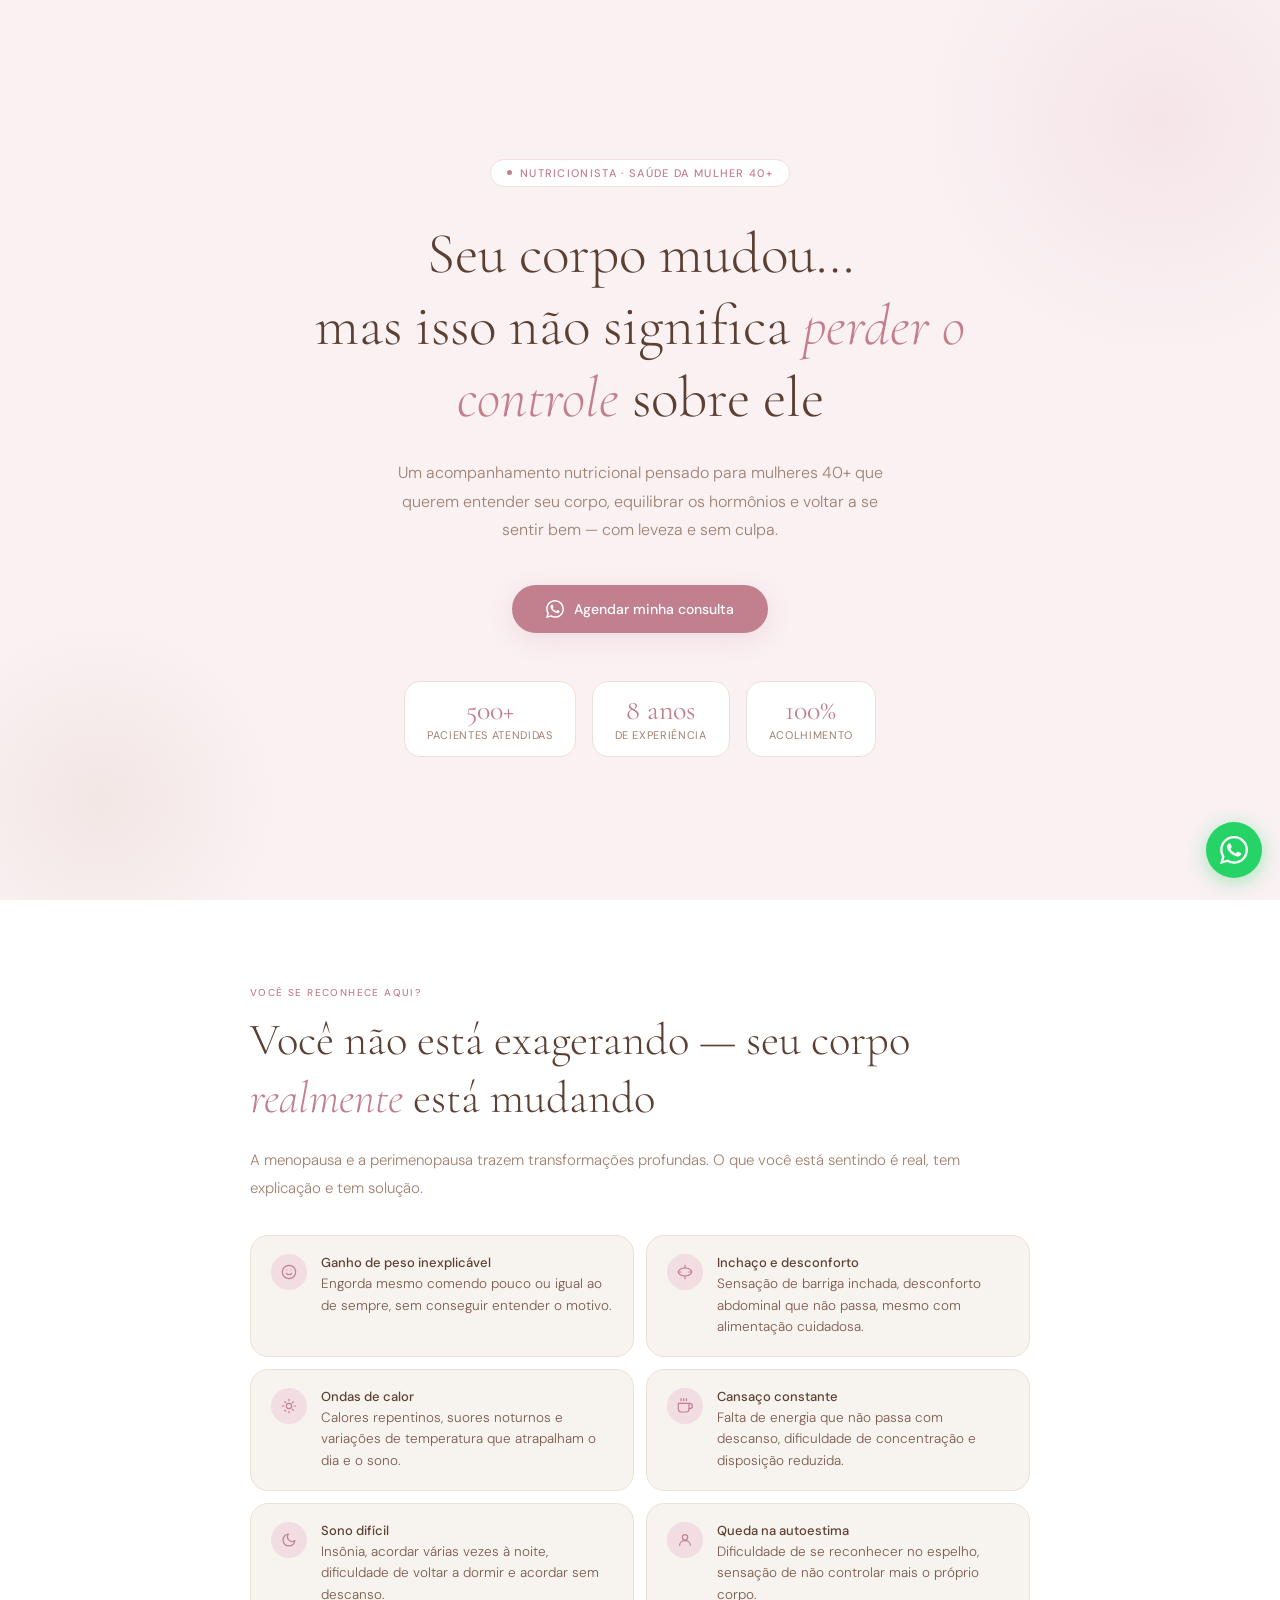
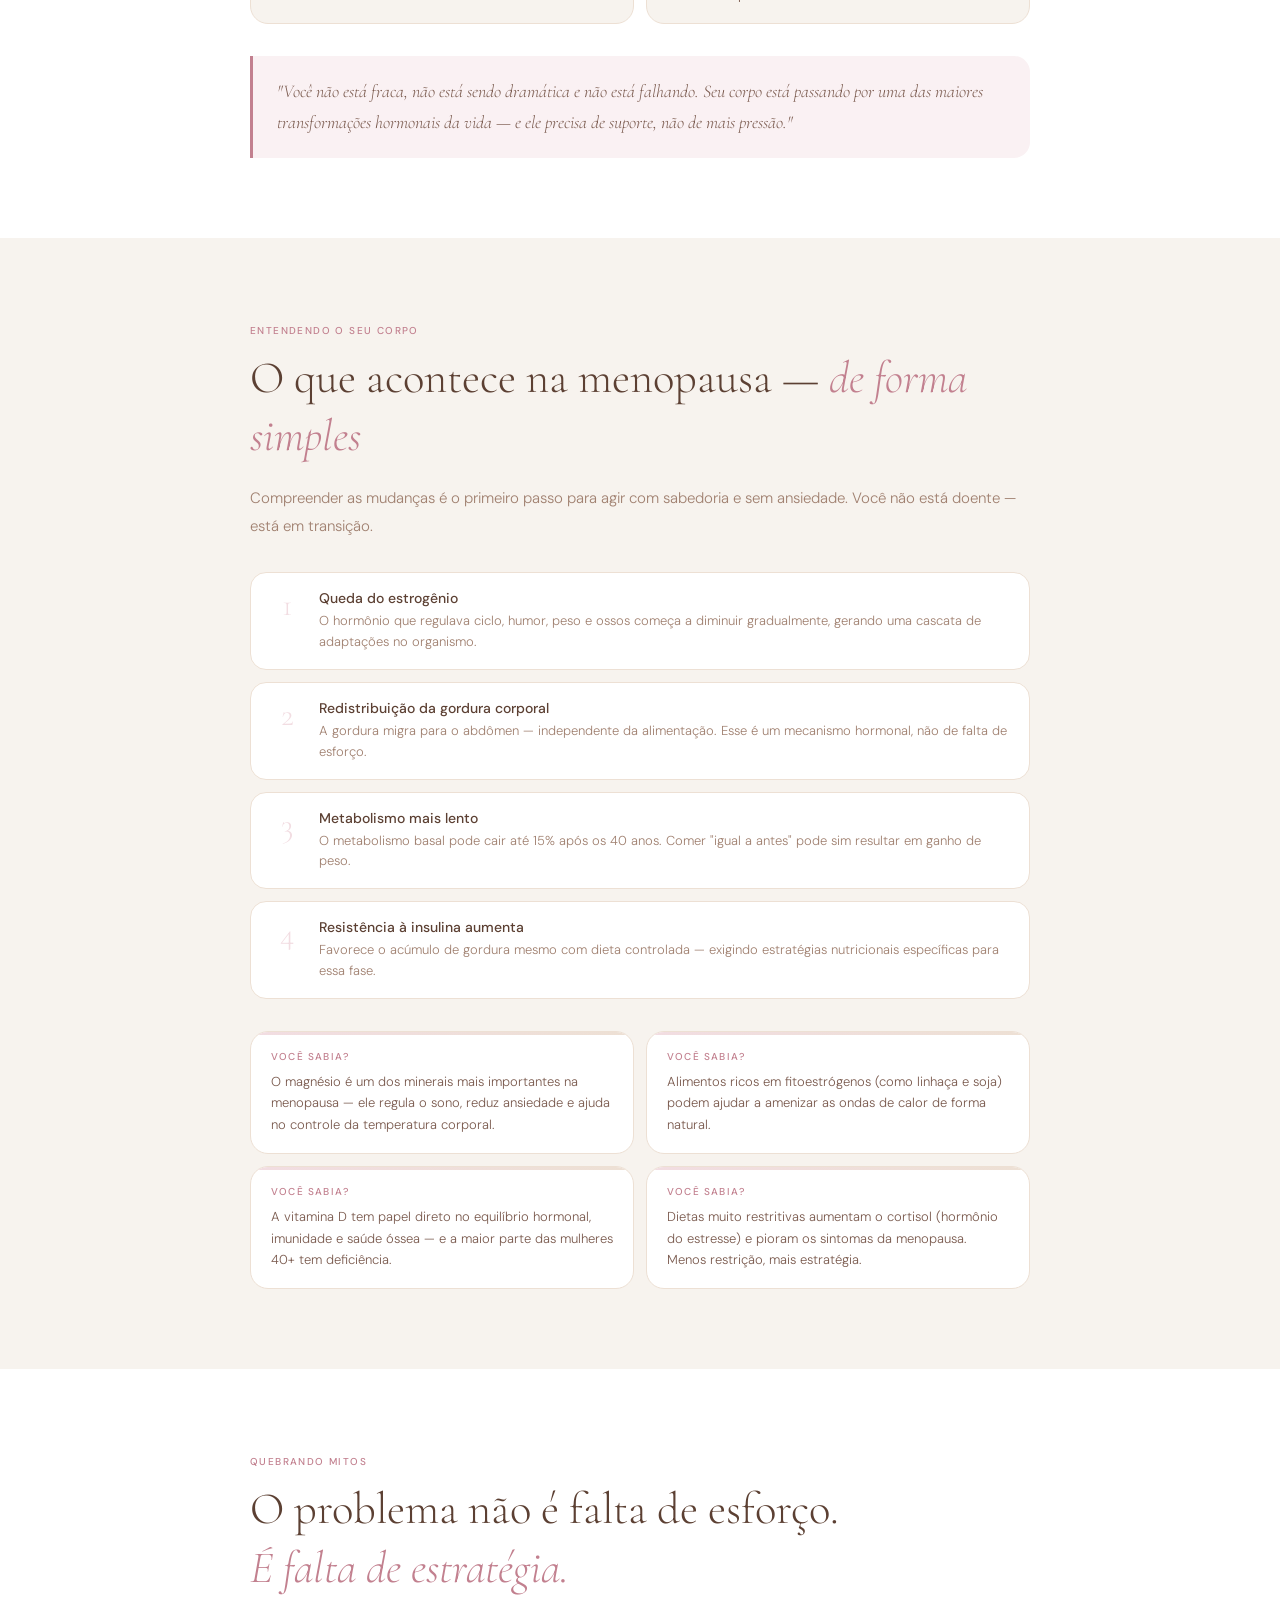
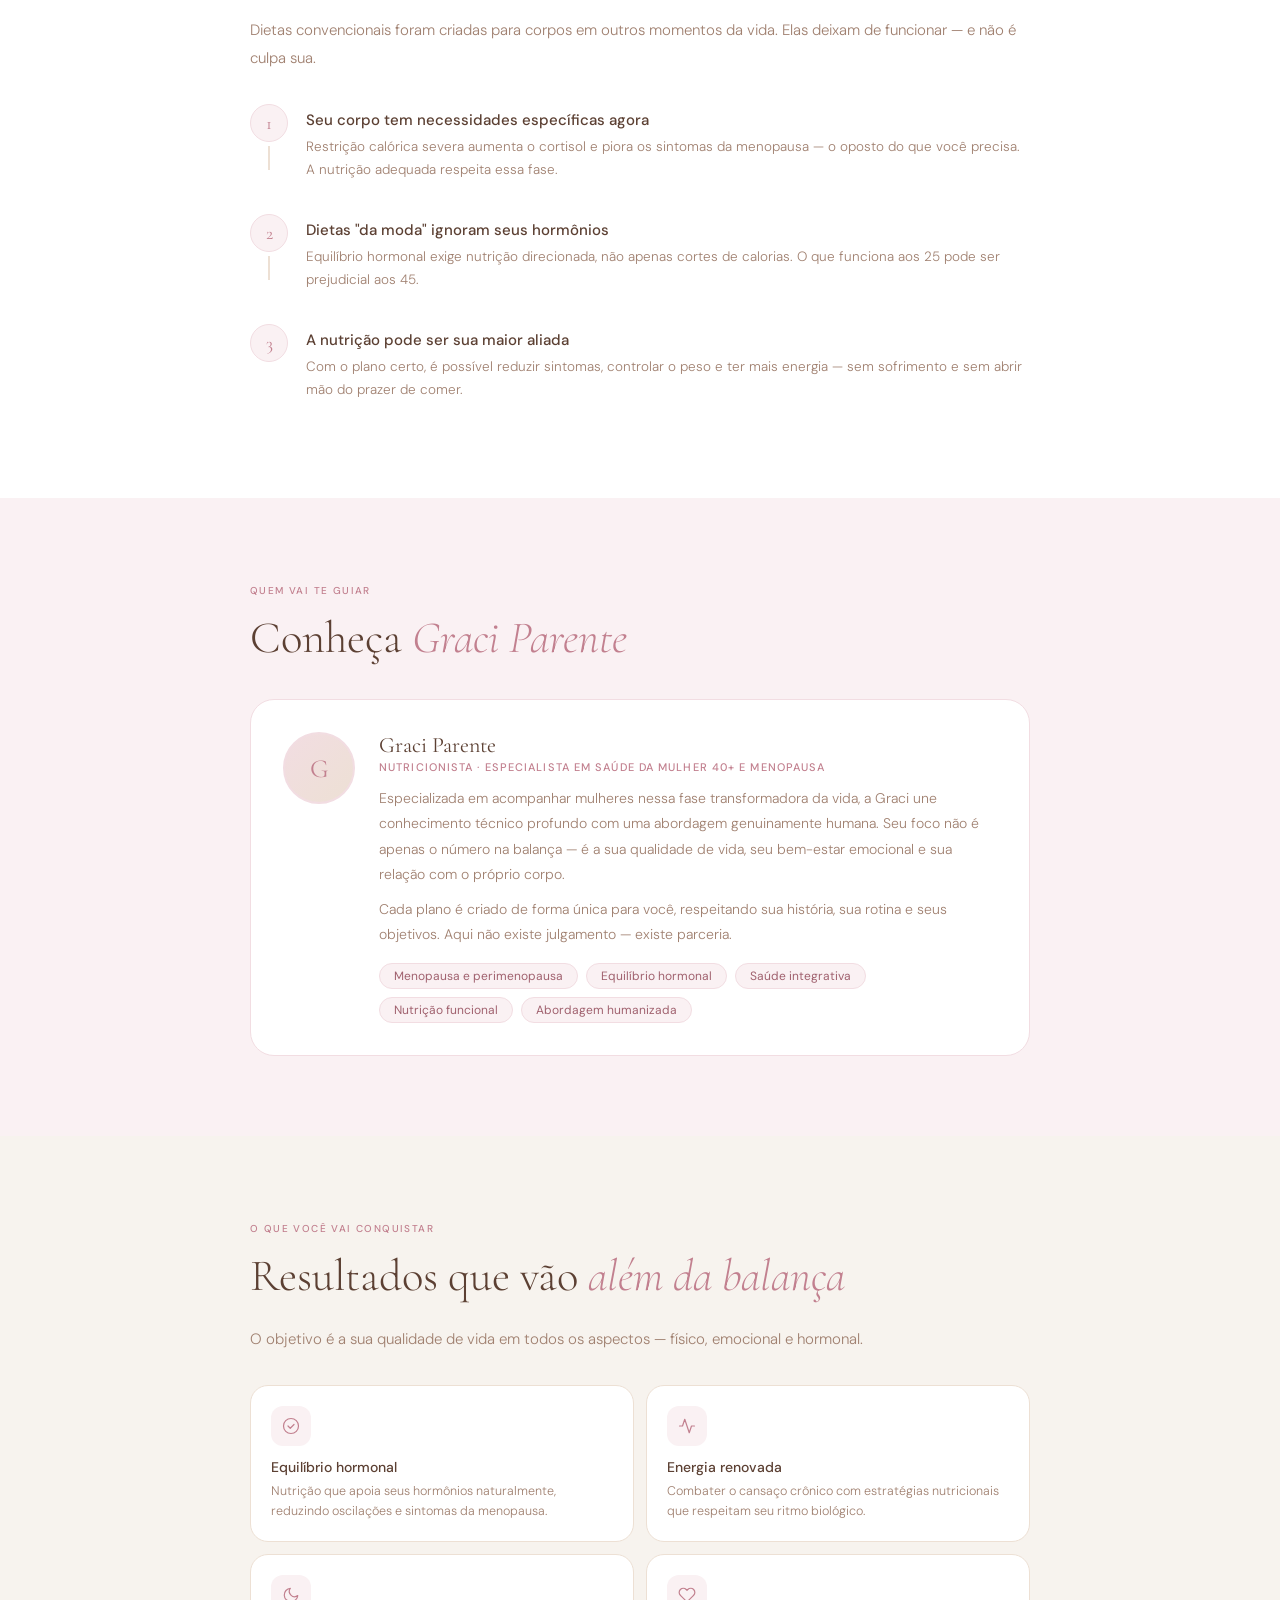
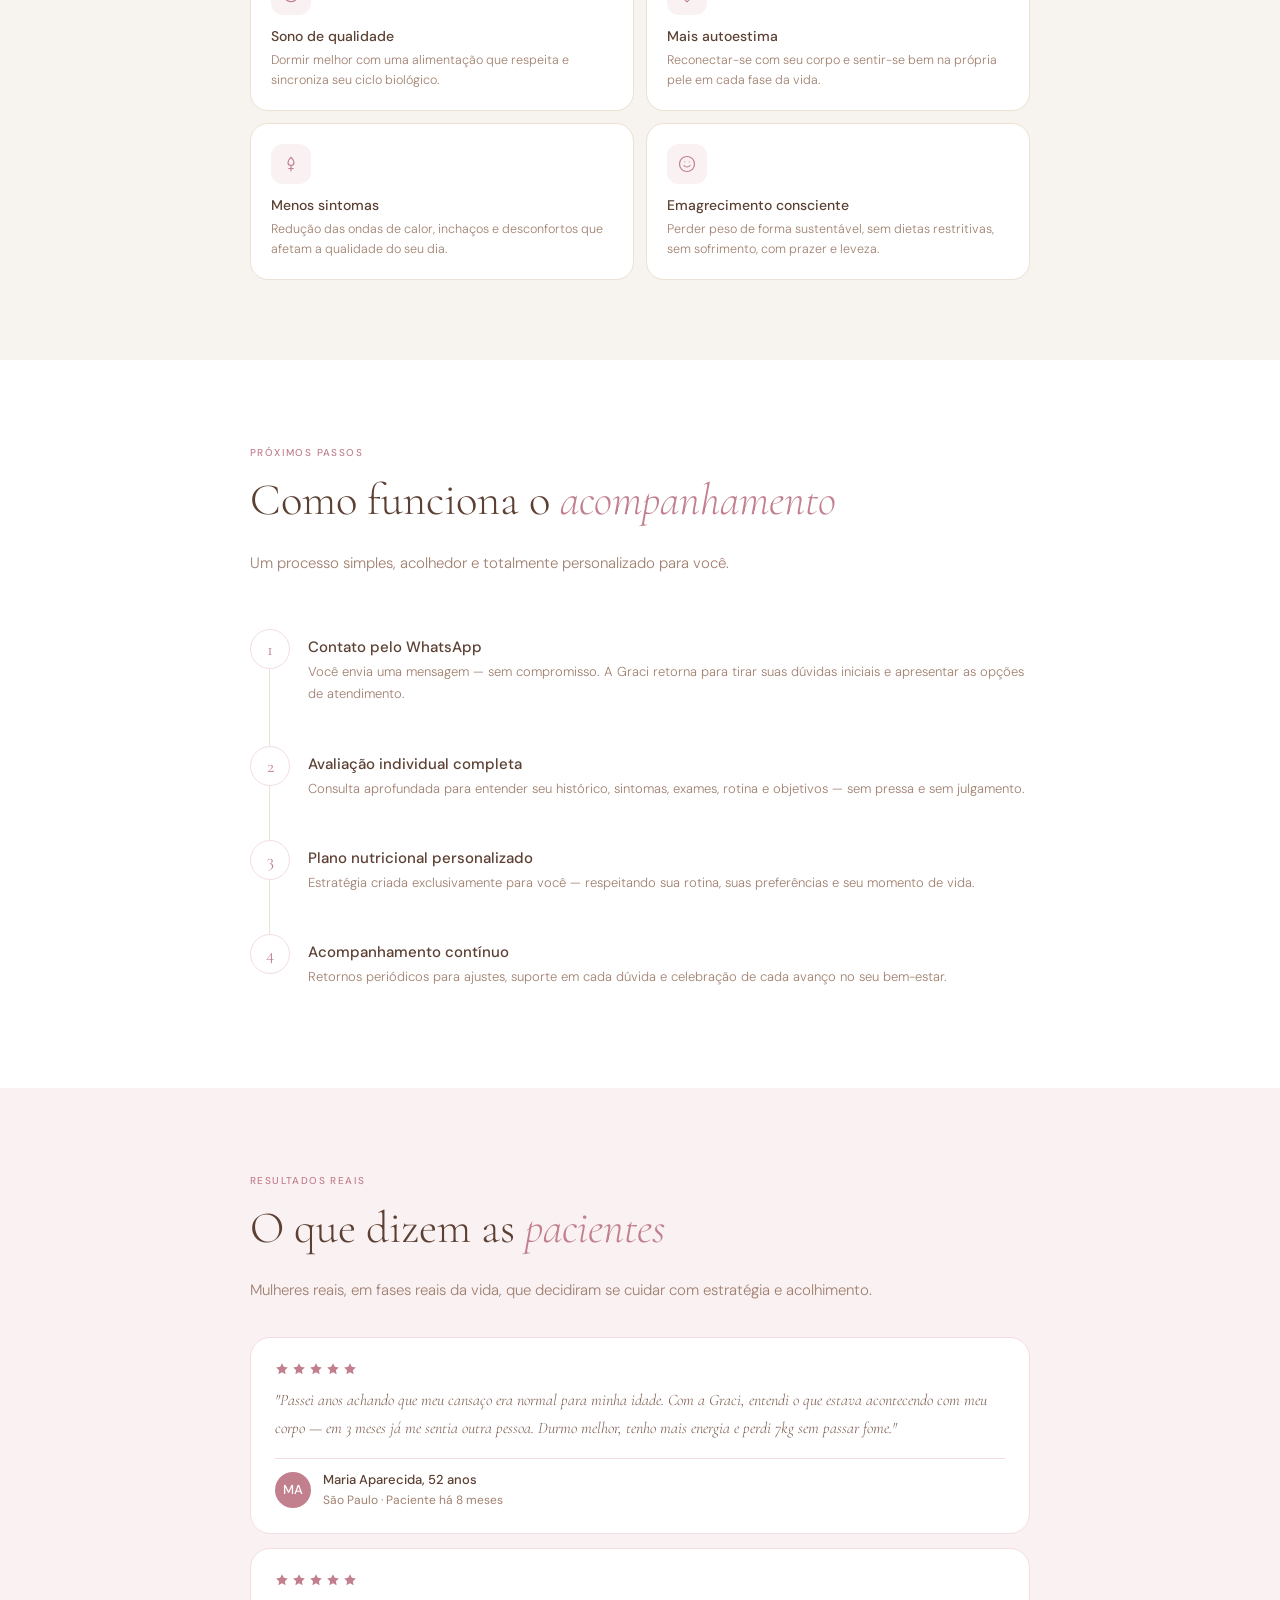
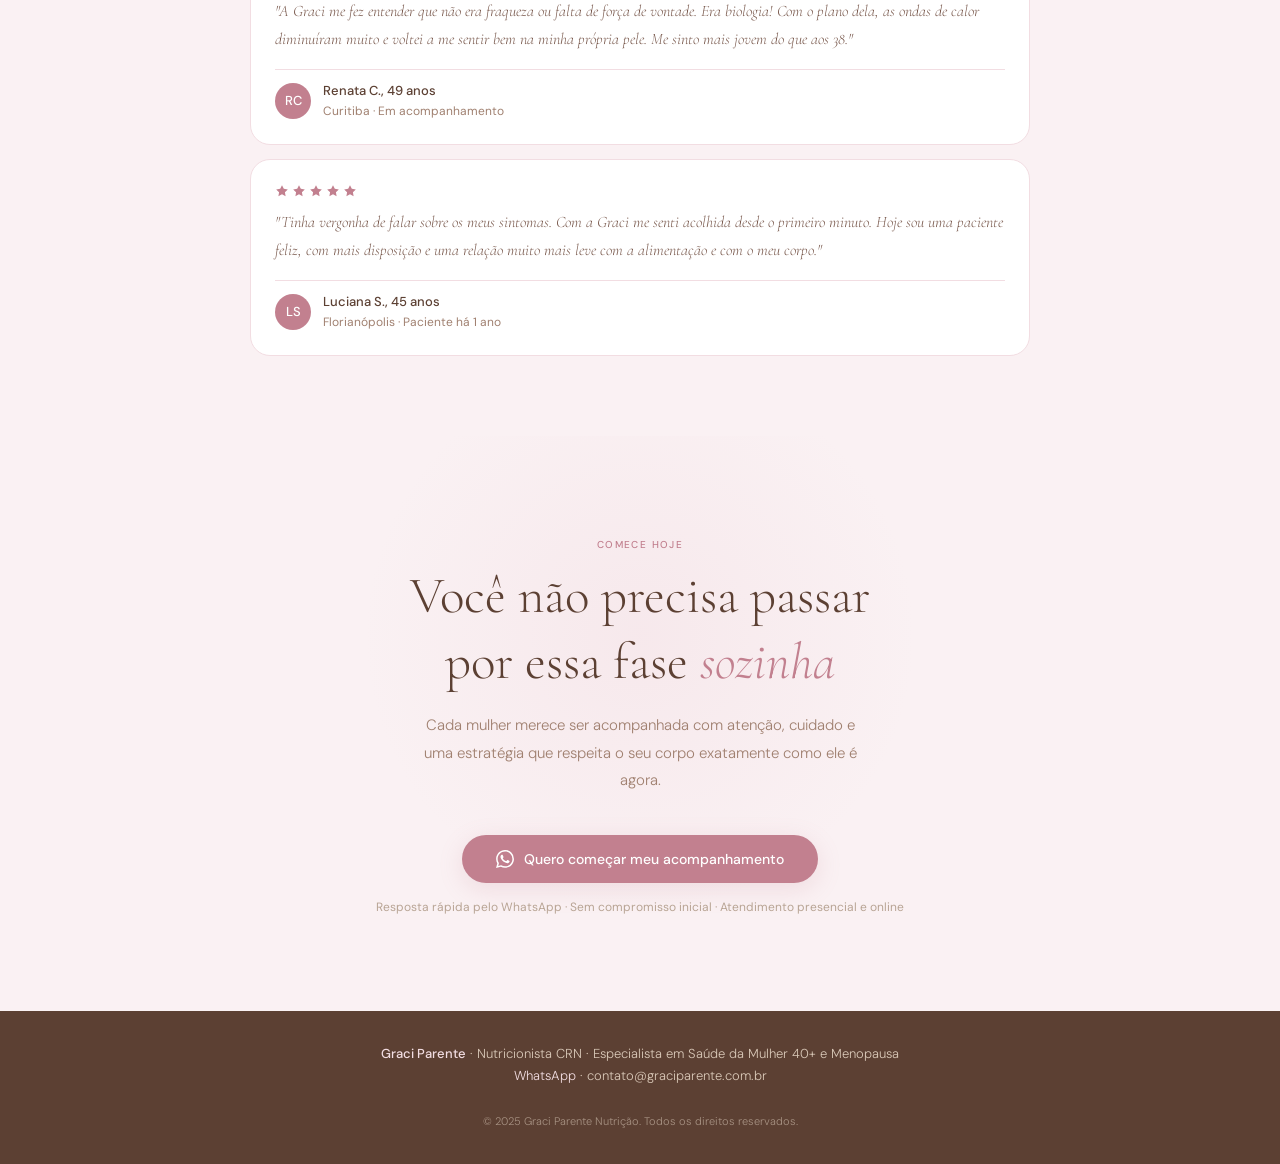
==== index.html @ 8ccf50a1 "Rename Site Graci Parente-E.html to index.html" ====
<!DOCTYPE html>
<html lang="pt-BR">
<head>
<meta charset="UTF-8">
<meta name="viewport" content="width=device-width, initial-scale=1.0">
<title>Graci Parente · Nutricionista Especialista em Mulheres 40+</title>
<link rel="preconnect" href="https://fonts.googleapis.com">
<link rel="preconnect" href="https://fonts.gstatic.com" crossorigin>
<link href="https://fonts.googleapis.com/css2?family=Cormorant+Garamond:ital,wght@0,300;0,400;0,500;0,600;1,300;1,400&family=DM+Sans:wght@300;400;500&display=swap" rel="stylesheet">
<style>
  *, *::before, *::after { box-sizing: border-box; margin: 0; padding: 0; }

  :root {
    --rose:       #C2808F;
    --rose-deep:  #A0616E;
    --rose-light: #F2DDE2;
    --rose-mist:  #FAF1F3;
    --nude:       #EDE0D4;
    --nude-warm:  #D9C8B8;
    --nude-dark:  #B8A494;
    --beige:      #F7F3EE;
    --cream:      #FDFAF7;
    --brown:      #5C4033;
    --brown-mid:  #7A5A4E;
    --brown-soft: #A08070;
    --white:      #FFFFFF;
    --ff-serif:   'Cormorant Garamond', Georgia, serif;
    --ff-sans:    'DM Sans', system-ui, sans-serif;
  }

  html { scroll-behavior: smooth; }

  body {
    font-family: var(--ff-sans);
    background: var(--cream);
    color: var(--brown);
    overflow-x: hidden;
  }

  /* ───── SCROLL REVEAL ───── */
  .reveal {
    opacity: 0;
    transform: translateY(28px);
    transition: opacity 0.7s ease, transform 0.7s ease;
  }
  .reveal.visible {
    opacity: 1;
    transform: none;
  }

  /* ───── HERO ───── */
  .hero {
    min-height: 100svh;
    background: var(--rose-mist);
    display: grid;
    grid-template-columns: 1fr;
    align-items: center;
    position: relative;
    overflow: hidden;
    padding: 5rem 1.5rem 4rem;
  }

  .hero::before {
    content: '';
    position: absolute;
    top: -120px; right: -120px;
    width: 480px; height: 480px;
    border-radius: 50%;
    background: radial-gradient(circle, #e8c4cd44 0%, transparent 70%);
    pointer-events: none;
  }
  .hero::after {
    content: '';
    position: absolute;
    bottom: -80px; left: -80px;
    width: 360px; height: 360px;
    border-radius: 50%;
    background: radial-gradient(circle, #d9c8b840 0%, transparent 70%);
    pointer-events: none;
  }

  .hero-inner {
    max-width: 680px;
    margin: 0 auto;
    text-align: center;
    position: relative;
    z-index: 1;
  }

  .hero-eyebrow {
    display: inline-flex;
    align-items: center;
    gap: 8px;
    background: var(--white);
    border: 1px solid var(--rose-light);
    border-radius: 100px;
    padding: 6px 16px;
    font-family: var(--ff-sans);
    font-size: 11px;
    font-weight: 500;
    letter-spacing: 0.12em;
    text-transform: uppercase;
    color: var(--rose);
    margin-bottom: 2rem;
  }
  .hero-eyebrow span.dot {
    width: 5px; height: 5px;
    background: var(--rose);
    border-radius: 50%;
    display: inline-block;
  }

  .hero h1 {
    font-family: var(--ff-serif);
    font-size: clamp(2.2rem, 6vw, 3.6rem);
    font-weight: 300;
    line-height: 1.25;
    color: var(--brown);
    margin-bottom: 1.5rem;
  }
  .hero h1 em {
    font-style: italic;
    color: var(--rose);
  }

  .hero-sub {
    font-size: 16px;
    font-weight: 300;
    line-height: 1.8;
    color: var(--brown-soft);
    max-width: 500px;
    margin: 0 auto 2.5rem;
  }

  .btn {
    display: inline-flex;
    align-items: center;
    gap: 10px;
    padding: 15px 34px;
    border-radius: 100px;
    font-family: var(--ff-sans);
    font-size: 14px;
    font-weight: 500;
    text-decoration: none;
    cursor: pointer;
    border: none;
    transition: all 0.25s ease;
  }
  .btn-rose {
    background: var(--rose);
    color: var(--white);
    box-shadow: 0 6px 24px #c2808f30;
  }
  .btn-rose:hover {
    background: var(--rose-deep);
    box-shadow: 0 8px 32px #c2808f45;
    transform: translateY(-2px);
  }
  .btn-outline {
    background: transparent;
    color: var(--rose);
    border: 1.5px solid var(--rose-light);
  }
  .btn-outline:hover {
    background: var(--rose-light);
    transform: translateY(-2px);
  }

  .hero-stats {
    display: flex;
    justify-content: center;
    gap: 1rem;
    margin-top: 3rem;
    flex-wrap: wrap;
  }
  .stat-pill {
    background: var(--white);
    border: 1px solid var(--nude);
    border-radius: 16px;
    padding: 14px 22px;
    text-align: center;
    min-width: 120px;
  }
  .stat-pill strong {
    display: block;
    font-family: var(--ff-serif);
    font-size: 28px;
    font-weight: 400;
    color: var(--rose);
    line-height: 1;
  }
  .stat-pill span {
    font-size: 11px;
    color: var(--brown-soft);
    text-transform: uppercase;
    letter-spacing: 0.06em;
    margin-top: 4px;
    display: block;
  }

  /* ───── SECTION BASE ───── */
  section { padding: 5rem 1.5rem; }

  .section-inner { max-width: 780px; margin: 0 auto; }

  .label {
    display: inline-block;
    font-size: 10px;
    font-weight: 500;
    text-transform: uppercase;
    letter-spacing: 0.14em;
    color: var(--rose);
    margin-bottom: 0.75rem;
  }

  h2 {
    font-family: var(--ff-serif);
    font-size: clamp(1.8rem, 4vw, 2.8rem);
    font-weight: 300;
    line-height: 1.3;
    color: var(--brown);
    margin-bottom: 1.25rem;
  }
  h2 em { font-style: italic; color: var(--rose); }

  .lead {
    font-size: 15px;
    font-weight: 300;
    line-height: 1.85;
    color: var(--brown-soft);
    margin-bottom: 2rem;
  }

  /* ───── DOR / IDENTIFICAÇÃO ───── */
  .pain-section { background: var(--white); }

  .pain-grid {
    display: grid;
    grid-template-columns: 1fr 1fr;
    gap: 12px;
    margin-top: 2rem;
  }

  .pain-card {
    background: var(--beige);
    border: 1px solid var(--nude);
    border-radius: 18px;
    padding: 18px 20px;
    display: flex;
    align-items: flex-start;
    gap: 14px;
    transition: border-color 0.2s, transform 0.2s;
  }
  .pain-card:hover {
    border-color: var(--rose-light);
    transform: translateY(-2px);
  }
  .pain-card.full { grid-column: 1 / -1; }

  .pain-icon {
    flex-shrink: 0;
    width: 36px; height: 36px;
    border-radius: 50%;
    background: var(--rose-light);
    display: flex; align-items: center; justify-content: center;
  }
  .pain-icon svg {
    width: 16px; height: 16px;
    stroke: var(--rose);
    fill: none;
    stroke-width: 1.8;
    stroke-linecap: round;
    stroke-linejoin: round;
  }
  .pain-card p {
    font-size: 13.5px;
    font-weight: 300;
    color: var(--brown-mid);
    line-height: 1.6;
  }
  .pain-card strong { color: var(--brown); font-weight: 500; display: block; margin-bottom: 2px; font-size: 13px; }

  .quote-block {
    margin-top: 2rem;
    background: var(--rose-mist);
    border-left: 3px solid var(--rose);
    border-radius: 0 16px 16px 0;
    padding: 1.25rem 1.5rem;
  }
  .quote-block p {
    font-family: var(--ff-serif);
    font-size: 18px;
    font-weight: 300;
    font-style: italic;
    color: var(--brown-mid);
    line-height: 1.7;
  }

  /* ───── EDUCAÇÃO ───── */
  .edu-section { background: var(--beige); }

  .menopausa-flow {
    display: grid;
    grid-template-columns: 1fr;
    gap: 12px;
    margin: 2rem 0;
  }

  .meno-item {
    display: flex;
    gap: 16px;
    align-items: flex-start;
    background: var(--white);
    border: 1px solid var(--nude);
    border-radius: 16px;
    padding: 16px 20px;
    transition: border-color 0.2s;
  }
  .meno-item:hover { border-color: var(--rose-light); }
  .meno-num {
    flex-shrink: 0;
    font-family: var(--ff-serif);
    font-size: 32px;
    font-weight: 300;
    color: var(--rose-light);
    line-height: 1;
    width: 32px;
    text-align: center;
  }
  .meno-item h4 {
    font-size: 14px;
    font-weight: 500;
    color: var(--brown);
    margin-bottom: 4px;
  }
  .meno-item p {
    font-size: 13px;
    font-weight: 300;
    color: var(--brown-soft);
    line-height: 1.6;
  }

  /* SABIA GRID */
  .sabia-grid {
    display: grid;
    grid-template-columns: 1fr 1fr;
    gap: 12px;
    margin-top: 2rem;
  }
  .sabia-card {
    background: var(--white);
    border: 1px solid var(--nude);
    border-radius: 18px;
    padding: 18px 20px;
    position: relative;
    overflow: hidden;
    transition: border-color 0.2s, transform 0.2s;
  }
  .sabia-card:hover { border-color: var(--rose-light); transform: translateY(-2px); }
  .sabia-card::before {
    content: '';
    position: absolute;
    top: 0; left: 0; right: 0;
    height: 3px;
    background: linear-gradient(90deg, var(--rose-light), var(--nude));
    border-radius: 18px 18px 0 0;
  }
  .sabia-label {
    font-size: 10px;
    font-weight: 500;
    text-transform: uppercase;
    letter-spacing: 0.12em;
    color: var(--rose);
    margin-bottom: 8px;
    display: block;
  }
  .sabia-card p {
    font-size: 13px;
    font-weight: 300;
    color: var(--brown-mid);
    line-height: 1.65;
  }

  /* ───── QUEBRA CRENÇA ───── */
  .belief-section { background: var(--white); }

  .belief-list {
    display: flex;
    flex-direction: column;
    gap: 16px;
    margin-top: 2rem;
  }
  .belief-item {
    display: flex;
    gap: 18px;
    align-items: flex-start;
  }
  .belief-line {
    display: flex;
    flex-direction: column;
    align-items: center;
    gap: 0;
  }
  .belief-circle {
    flex-shrink: 0;
    width: 38px; height: 38px;
    border-radius: 50%;
    background: var(--rose-mist);
    border: 1.5px solid var(--rose-light);
    display: flex; align-items: center; justify-content: center;
    font-family: var(--ff-serif);
    font-size: 18px;
    color: var(--rose);
  }
  .belief-connector {
    width: 1.5px;
    flex: 1;
    min-height: 24px;
    background: var(--nude);
    margin: 4px 0;
  }
  .belief-item:last-child .belief-connector { display: none; }
  .belief-content {
    padding-top: 6px;
    padding-bottom: 16px;
  }
  .belief-content h4 {
    font-size: 15px;
    font-weight: 500;
    color: var(--brown);
    margin-bottom: 6px;
  }
  .belief-content p {
    font-size: 13.5px;
    font-weight: 300;
    color: var(--brown-soft);
    line-height: 1.7;
  }

  /* ───── SOBRE ───── */
  .about-section { background: var(--rose-mist); }

  .about-card {
    background: var(--white);
    border: 1px solid var(--rose-light);
    border-radius: 24px;
    padding: 2rem;
    display: flex;
    gap: 1.5rem;
    align-items: flex-start;
    margin-top: 2rem;
  }
  .about-avatar {
    flex-shrink: 0;
    width: 72px; height: 72px;
    border-radius: 50%;
    background: linear-gradient(135deg, var(--rose-light), var(--nude));
    border: 2px solid var(--rose-light);
    display: flex; align-items: center; justify-content: center;
    font-family: var(--ff-serif);
    font-size: 26px;
    font-weight: 400;
    color: var(--rose);
  }
  .about-text h3 {
    font-family: var(--ff-serif);
    font-size: 22px;
    font-weight: 400;
    color: var(--brown);
    margin-bottom: 2px;
  }
  .about-role {
    font-size: 11px;
    font-weight: 500;
    text-transform: uppercase;
    letter-spacing: 0.1em;
    color: var(--rose);
    display: block;
    margin-bottom: 12px;
  }
  .about-text p {
    font-size: 14px;
    font-weight: 300;
    color: var(--brown-soft);
    line-height: 1.8;
  }

  .about-tags {
    display: flex;
    flex-wrap: wrap;
    gap: 8px;
    margin-top: 1rem;
  }
  .tag {
    background: var(--rose-mist);
    border: 1px solid var(--rose-light);
    border-radius: 100px;
    padding: 4px 14px;
    font-size: 12px;
    color: var(--rose-deep);
    font-weight: 400;
  }

  /* ───── BENEFÍCIOS ───── */
  .benefits-section { background: var(--beige); }

  .benefits-grid {
    display: grid;
    grid-template-columns: 1fr 1fr;
    gap: 12px;
    margin-top: 2rem;
  }
  .benefit-card {
    background: var(--white);
    border: 1px solid var(--nude);
    border-radius: 18px;
    padding: 20px;
    transition: border-color 0.2s, transform 0.2s;
  }
  .benefit-card:hover { border-color: var(--rose-light); transform: translateY(-2px); }
  .ben-icon {
    width: 40px; height: 40px;
    background: var(--rose-mist);
    border-radius: 12px;
    display: flex; align-items: center; justify-content: center;
    margin-bottom: 12px;
  }
  .ben-icon svg {
    width: 18px; height: 18px;
    stroke: var(--rose);
    fill: none;
    stroke-width: 1.6;
    stroke-linecap: round;
    stroke-linejoin: round;
  }
  .benefit-card h4 {
    font-size: 14px;
    font-weight: 500;
    color: var(--brown);
    margin-bottom: 5px;
  }
  .benefit-card p {
    font-size: 12.5px;
    font-weight: 300;
    color: var(--brown-soft);
    line-height: 1.6;
  }

  /* ───── PROCESSO ───── */
  .process-section { background: var(--white); }

  .steps {
    display: flex;
    flex-direction: column;
    gap: 0;
    margin-top: 2rem;
    position: relative;
  }
  .steps::before {
    content: '';
    position: absolute;
    left: 19px;
    top: 40px;
    bottom: 40px;
    width: 1px;
    background: var(--nude);
  }

  .step {
    display: flex;
    gap: 18px;
    align-items: flex-start;
    padding: 20px 0;
    position: relative;
    z-index: 1;
  }
  .step-num {
    flex-shrink: 0;
    width: 40px; height: 40px;
    border-radius: 50%;
    background: var(--white);
    border: 1.5px solid var(--rose-light);
    display: flex; align-items: center; justify-content: center;
    font-family: var(--ff-serif);
    font-size: 18px;
    color: var(--rose);
  }
  .step-content h4 {
    font-size: 15px;
    font-weight: 500;
    color: var(--brown);
    margin-bottom: 4px;
    padding-top: 8px;
  }
  .step-content p {
    font-size: 13px;
    font-weight: 300;
    color: var(--brown-soft);
    line-height: 1.7;
  }

  /* ───── DEPOIMENTOS ───── */
  .testi-section { background: var(--rose-mist); }

  .testi-grid {
    display: flex;
    flex-direction: column;
    gap: 14px;
    margin-top: 2rem;
  }
  .testi-card {
    background: var(--white);
    border: 1px solid var(--rose-light);
    border-radius: 20px;
    padding: 1.5rem;
    transition: transform 0.2s;
  }
  .testi-card:hover { transform: translateY(-2px); }
  .stars {
    display: flex;
    gap: 3px;
    margin-bottom: 10px;
  }
  .star {
    width: 14px; height: 14px;
    fill: var(--rose);
  }
  .testi-card blockquote {
    font-family: var(--ff-serif);
    font-size: 16px;
    font-weight: 300;
    font-style: italic;
    color: var(--brown-mid);
    line-height: 1.75;
    margin-bottom: 1rem;
  }
  .testi-author {
    display: flex;
    align-items: center;
    gap: 12px;
    border-top: 1px solid var(--rose-light);
    padding-top: 12px;
  }
  .testi-avatar {
    width: 36px; height: 36px;
    border-radius: 50%;
    background: var(--rose);
    color: var(--white);
    display: flex; align-items: center; justify-content: center;
    font-size: 13px;
    font-weight: 500;
    flex-shrink: 0;
  }
  .testi-author strong {
    font-size: 13px;
    font-weight: 500;
    color: var(--brown);
    display: block;
  }
  .testi-author span { font-size: 12px; color: var(--brown-soft); }

  /* ───── CTA FINAL ───── */
  .cta-section {
    background: var(--rose-mist);
    text-align: center;
    padding: 6rem 1.5rem;
    position: relative;
    overflow: hidden;
  }
  .cta-section::before {
    content: '';
    position: absolute;
    top: -100px; left: 50%;
    transform: translateX(-50%);
    width: 600px; height: 600px;
    border-radius: 50%;
    background: radial-gradient(circle, #e8c4cd30 0%, transparent 65%);
    pointer-events: none;
  }

  .cta-section .section-inner { position: relative; z-index: 1; }

  .cta-section h2 {
    font-size: clamp(2rem, 5vw, 3.2rem);
    margin-bottom: 1rem;
  }

  .cta-section .lead { max-width: 440px; margin: 0 auto 2.5rem; }

  .cta-btns {
    display: flex;
    flex-direction: column;
    align-items: center;
    gap: 12px;
  }

  .cta-note {
    font-size: 12px;
    color: var(--nude-dark);
    margin-top: 1rem;
  }

  /* ───── WHATSAPP FLOAT ───── */
  .wha-float {
    position: fixed;
    bottom: 22px;
    right: 18px;
    z-index: 9999;
    width: 56px; height: 56px;
    background: #25D366;
    border-radius: 50%;
    display: flex; align-items: center; justify-content: center;
    box-shadow: 0 4px 20px rgba(37,211,102,0.4);
    cursor: pointer;
    text-decoration: none;
    transition: transform 0.2s, box-shadow 0.2s;
    animation: pulse-wha 2.5s ease-in-out infinite;
  }
  .wha-float:hover {
    transform: scale(1.08);
    box-shadow: 0 6px 28px rgba(37,211,102,0.55);
    animation: none;
  }
  .wha-float svg { width: 28px; height: 28px; fill: #fff; }

  @keyframes pulse-wha {
    0%, 100% { box-shadow: 0 4px 20px rgba(37,211,102,0.4); }
    50%       { box-shadow: 0 4px 32px rgba(37,211,102,0.65); }
  }

  /* ───── FOOTER ───── */
  footer {
    background: var(--brown);
    color: var(--nude-warm);
    text-align: center;
    padding: 2rem 1.5rem;
    font-size: 13px;
    font-weight: 300;
    line-height: 1.7;
  }
  footer strong { color: var(--rose-light); font-weight: 500; }
  footer a { color: var(--rose-light); text-decoration: none; }

  /* ───── RESPONSIVE ───── */
  @media (max-width: 540px) {
    .pain-grid,
    .sabia-grid,
    .benefits-grid { grid-template-columns: 1fr; }
    .pain-card.full { grid-column: 1; }
    .about-card { flex-direction: column; align-items: center; text-align: center; }
    .about-tags { justify-content: center; }
    .hero-stats { gap: 0.6rem; }
    .stat-pill { min-width: 100px; }
  }

  /* ───── ANIMATIONS ───── */
  @keyframes fade-up {
    from { opacity: 0; transform: translateY(32px); }
    to   { opacity: 1; transform: none; }
  }
  .hero-inner > * {
    animation: fade-up 0.7s ease both;
  }
  .hero-inner > *:nth-child(1) { animation-delay: 0.1s; }
  .hero-inner > *:nth-child(2) { animation-delay: 0.22s; }
  .hero-inner > *:nth-child(3) { animation-delay: 0.34s; }
  .hero-inner > *:nth-child(4) { animation-delay: 0.46s; }
  .hero-inner > *:nth-child(5) { animation-delay: 0.58s; }
</style>
</head>
<body>

<!-- ═══════════════ HERO ═══════════════ -->
<section class="hero">
  <div class="hero-inner">
    <div class="hero-eyebrow">
      <span class="dot"></span>
      Nutricionista · Saúde da Mulher 40+
    </div>
    <h1>Seu corpo mudou…<br>mas isso não significa <em>perder o controle</em> sobre ele</h1>
    <p class="hero-sub">
      Um acompanhamento nutricional pensado para mulheres 40+ que querem entender seu corpo, equilibrar os hormônios e voltar a se sentir bem — com leveza e sem culpa.
    </p>
    <a class="btn btn-rose" href="https://wa.me/5500000000000" target="_blank">
      <svg width="18" height="18" viewBox="0 0 24 24" fill="white"><path d="M17.472 14.382c-.297-.149-1.758-.867-2.03-.967-.273-.099-.471-.148-.67.15-.197.297-.767.966-.94 1.164-.173.199-.347.223-.644.075-.297-.15-1.255-.463-2.39-1.475-.883-.788-1.48-1.761-1.653-2.059-.173-.297-.018-.458.13-.606.134-.133.298-.347.446-.52.149-.174.198-.298.298-.497.099-.198.05-.371-.025-.52-.075-.149-.669-1.612-.916-2.207-.242-.579-.487-.5-.669-.51-.173-.008-.371-.01-.57-.01-.198 0-.52.074-.792.372-.272.297-1.04 1.016-1.04 2.479 0 1.462 1.065 2.875 1.213 3.074.149.198 2.096 3.2 5.077 4.487.709.306 1.262.489 1.694.625.712.227 1.36.195 1.871.118.571-.085 1.758-.719 2.006-1.413.248-.694.248-1.289.173-1.413-.074-.124-.272-.198-.57-.347m-5.421 7.403h-.004a9.87 9.87 0 01-5.031-1.378l-.361-.214-3.741.982.998-3.648-.235-.374a9.86 9.86 0 01-1.51-5.26c.001-5.45 4.436-9.884 9.888-9.884 2.64 0 5.122 1.03 6.988 2.898a9.825 9.825 0 012.893 6.994c-.003 5.45-4.437 9.884-9.885 9.884m8.413-18.297A11.815 11.815 0 0012.05 0C5.495 0 .16 5.335.157 11.892c0 2.096.547 4.142 1.588 5.945L.057 24l6.305-1.654a11.882 11.882 0 005.683 1.448h.005c6.554 0 11.89-5.335 11.893-11.893a11.821 11.821 0 00-3.48-8.413z"/></svg>
      Agendar minha consulta
    </a>
    <div class="hero-stats">
      <div class="stat-pill"><strong>500+</strong><span>pacientes atendidas</span></div>
      <div class="stat-pill"><strong>8 anos</strong><span>de experiência</span></div>
      <div class="stat-pill"><strong>100%</strong><span>acolhimento</span></div>
    </div>
  </div>
</section>

<!-- ═══════════════ DOR / IDENTIFICAÇÃO ═══════════════ -->
<section class="pain-section">
  <div class="section-inner">
    <span class="label reveal">Você se reconhece aqui?</span>
    <h2 class="reveal">Você não está exagerando — seu corpo <em>realmente</em> está mudando</h2>
    <p class="lead reveal">A menopausa e a perimenopausa trazem transformações profundas. O que você está sentindo é real, tem explicação e tem solução.</p>
    <div class="pain-grid">
      <div class="pain-card reveal">
        <div class="pain-icon">
          <svg viewBox="0 0 24 24"><circle cx="12" cy="12" r="10"/><path d="M8 14s1.5 2 4 2 4-2 4-2"/><line x1="9" y1="9" x2="9.01" y2="9"/><line x1="15" y1="9" x2="15.01" y2="9"/></svg>
        </div>
        <div><strong>Ganho de peso inexplicável</strong><p>Engorda mesmo comendo pouco ou igual ao de sempre, sem conseguir entender o motivo.</p></div>
      </div>
      <div class="pain-card reveal">
        <div class="pain-icon">
          <svg viewBox="0 0 24 24"><ellipse cx="12" cy="12" rx="10" ry="6"/><path d="M12 2v4M12 18v4M2 12h4M18 12h4"/></svg>
        </div>
        <div><strong>Inchaço e desconforto</strong><p>Sensação de barriga inchada, desconforto abdominal que não passa, mesmo com alimentação cuidadosa.</p></div>
      </div>
      <div class="pain-card reveal">
        <div class="pain-icon">
          <svg viewBox="0 0 24 24"><path d="M12 2v2m6.4 1.6-1.4 1.4M22 12h-2M18.4 18.4l-1.4-1.4M12 20v2M5.6 18.4l1.4 1.4M2 12h2M5.6 5.6l1.4 1.4"/><circle cx="12" cy="12" r="4"/></svg>
        </div>
        <div><strong>Ondas de calor</strong><p>Calores repentinos, suores noturnos e variações de temperatura que atrapalham o dia e o sono.</p></div>
      </div>
      <div class="pain-card reveal">
        <div class="pain-icon">
          <svg viewBox="0 0 24 24"><path d="M18 8h1a4 4 0 010 8h-1"/><path d="M2 8h16v9a4 4 0 01-4 4H6a4 4 0 01-4-4V8z"/><line x1="6" y1="1" x2="6" y2="4"/><line x1="10" y1="1" x2="10" y2="4"/><line x1="14" y1="1" x2="14" y2="4"/></svg>
        </div>
        <div><strong>Cansaço constante</strong><p>Falta de energia que não passa com descanso, dificuldade de concentração e disposição reduzida.</p></div>
      </div>
      <div class="pain-card reveal">
        <div class="pain-icon">
          <svg viewBox="0 0 24 24"><path d="M21 12.79A9 9 0 1111.21 3 7 7 0 0021 12.79z"/></svg>
        </div>
        <div><strong>Sono difícil</strong><p>Insônia, acordar várias vezes à noite, dificuldade de voltar a dormir e acordar sem descanso.</p></div>
      </div>
      <div class="pain-card reveal">
        <div class="pain-icon">
          <svg viewBox="0 0 24 24"><circle cx="12" cy="8" r="4"/><path d="M4 20c0-4 3.6-7 8-7s8 3 8 7"/></svg>
        </div>
        <div><strong>Queda na autoestima</strong><p>Dificuldade de se reconhecer no espelho, sensação de não controlar mais o próprio corpo.</p></div>
      </div>
    </div>
    <div class="quote-block reveal">
      <p>"Você não está fraca, não está sendo dramática e não está falhando. Seu corpo está passando por uma das maiores transformações hormonais da vida — e ele precisa de suporte, não de mais pressão."</p>
    </div>
  </div>
</section>

<!-- ═══════════════ EDUCAÇÃO ═══════════════ -->
<section class="edu-section">
  <div class="section-inner">
    <span class="label reveal">Entendendo o seu corpo</span>
    <h2 class="reveal">O que acontece na menopausa — <em>de forma simples</em></h2>
    <p class="lead reveal">Compreender as mudanças é o primeiro passo para agir com sabedoria e sem ansiedade. Você não está doente — está em transição.</p>

    <div class="menopausa-flow">
      <div class="meno-item reveal">
        <div class="meno-num">1</div>
        <div>
          <h4>Queda do estrogênio</h4>
          <p>O hormônio que regulava ciclo, humor, peso e ossos começa a diminuir gradualmente, gerando uma cascata de adaptações no organismo.</p>
        </div>
      </div>
      <div class="meno-item reveal">
        <div class="meno-num">2</div>
        <div>
          <h4>Redistribuição da gordura corporal</h4>
          <p>A gordura migra para o abdômen — independente da alimentação. Esse é um mecanismo hormonal, não de falta de esforço.</p>
        </div>
      </div>
      <div class="meno-item reveal">
        <div class="meno-num">3</div>
        <div>
          <h4>Metabolismo mais lento</h4>
          <p>O metabolismo basal pode cair até 15% após os 40 anos. Comer "igual a antes" pode sim resultar em ganho de peso.</p>
        </div>
      </div>
      <div class="meno-item reveal">
        <div class="meno-num">4</div>
        <div>
          <h4>Resistência à insulina aumenta</h4>
          <p>Favorece o acúmulo de gordura mesmo com dieta controlada — exigindo estratégias nutricionais específicas para essa fase.</p>
        </div>
      </div>
    </div>

    <div class="sabia-grid">
      <div class="sabia-card reveal">
        <span class="sabia-label">Você sabia?</span>
        <p>O magnésio é um dos minerais mais importantes na menopausa — ele regula o sono, reduz ansiedade e ajuda no controle da temperatura corporal.</p>
      </div>
      <div class="sabia-card reveal">
        <span class="sabia-label">Você sabia?</span>
        <p>Alimentos ricos em fitoestrógenos (como linhaça e soja) podem ajudar a amenizar as ondas de calor de forma natural.</p>
      </div>
      <div class="sabia-card reveal">
        <span class="sabia-label">Você sabia?</span>
        <p>A vitamina D tem papel direto no equilíbrio hormonal, imunidade e saúde óssea — e a maior parte das mulheres 40+ tem deficiência.</p>
      </div>
      <div class="sabia-card reveal">
        <span class="sabia-label">Você sabia?</span>
        <p>Dietas muito restritivas aumentam o cortisol (hormônio do estresse) e pioram os sintomas da menopausa. Menos restrição, mais estratégia.</p>
      </div>
    </div>
  </div>
</section>

<!-- ═══════════════ QUEBRA DE CRENÇA ═══════════════ -->
<section class="belief-section">
  <div class="section-inner">
    <span class="label reveal">Quebrando mitos</span>
    <h2 class="reveal">O problema não é falta de esforço.<br><em>É falta de estratégia.</em></h2>
    <p class="lead reveal">Dietas convencionais foram criadas para corpos em outros momentos da vida. Elas deixam de funcionar — e não é culpa sua.</p>
    <div class="belief-list">
      <div class="belief-item reveal">
        <div class="belief-line">
          <div class="belief-circle">1</div>
          <div class="belief-connector"></div>
        </div>
        <div class="belief-content">
          <h4>Seu corpo tem necessidades específicas agora</h4>
          <p>Restrição calórica severa aumenta o cortisol e piora os sintomas da menopausa — o oposto do que você precisa. A nutrição adequada respeita essa fase.</p>
        </div>
      </div>
      <div class="belief-item reveal">
        <div class="belief-line">
          <div class="belief-circle">2</div>
          <div class="belief-connector"></div>
        </div>
        <div class="belief-content">
          <h4>Dietas "da moda" ignoram seus hormônios</h4>
          <p>Equilíbrio hormonal exige nutrição direcionada, não apenas cortes de calorias. O que funciona aos 25 pode ser prejudicial aos 45.</p>
        </div>
      </div>
      <div class="belief-item reveal">
        <div class="belief-line">
          <div class="belief-circle">3</div>
          <div class="belief-connector"></div>
        </div>
        <div class="belief-content">
          <h4>A nutrição pode ser sua maior aliada</h4>
          <p>Com o plano certo, é possível reduzir sintomas, controlar o peso e ter mais energia — sem sofrimento e sem abrir mão do prazer de comer.</p>
        </div>
      </div>
    </div>
  </div>
</section>

<!-- ═══════════════ SOBRE ═══════════════ -->
<section class="about-section">
  <div class="section-inner">
    <span class="label reveal">Quem vai te guiar</span>
    <h2 class="reveal">Conheça <em>Graci Parente</em></h2>
    <div class="about-card reveal">
      <div class="about-avatar">G</div>
      <div class="about-text">
        <h3>Graci Parente</h3>
        <span class="about-role">Nutricionista · Especialista em Saúde da Mulher 40+ e Menopausa</span>
        <p>
          Especializada em acompanhar mulheres nessa fase transformadora da vida, a Graci une conhecimento técnico profundo com uma abordagem genuinamente humana. Seu foco não é apenas o número na balança — é a sua qualidade de vida, seu bem-estar emocional e sua relação com o próprio corpo.
        </p>
        <p style="margin-top: 10px;">
          Cada plano é criado de forma única para você, respeitando sua história, sua rotina e seus objetivos. Aqui não existe julgamento — existe parceria.
        </p>
        <div class="about-tags">
          <span class="tag">Menopausa e perimenopausa</span>
          <span class="tag">Equilíbrio hormonal</span>
          <span class="tag">Saúde integrativa</span>
          <span class="tag">Nutrição funcional</span>
          <span class="tag">Abordagem humanizada</span>
        </div>
      </div>
    </div>
  </div>
</section>

<!-- ═══════════════ BENEFÍCIOS ═══════════════ -->
<section class="benefits-section">
  <div class="section-inner">
    <span class="label reveal">O que você vai conquistar</span>
    <h2 class="reveal">Resultados que vão <em>além da balança</em></h2>
    <p class="lead reveal">O objetivo é a sua qualidade de vida em todos os aspectos — físico, emocional e hormonal.</p>
    <div class="benefits-grid">
      <div class="benefit-card reveal">
        <div class="ben-icon">
          <svg viewBox="0 0 24 24"><path d="M12 2C6.48 2 2 6.48 2 12s4.48 10 10 10 10-4.48 10-10S17.52 2 12 2z"/><path d="M8 12l3 3 5-5"/></svg>
        </div>
        <h4>Equilíbrio hormonal</h4>
        <p>Nutrição que apoia seus hormônios naturalmente, reduzindo oscilações e sintomas da menopausa.</p>
      </div>
      <div class="benefit-card reveal">
        <div class="ben-icon">
          <svg viewBox="0 0 24 24"><polyline points="22 12 18 12 15 21 9 3 6 12 2 12"/></svg>
        </div>
        <h4>Energia renovada</h4>
        <p>Combater o cansaço crônico com estratégias nutricionais que respeitam seu ritmo biológico.</p>
      </div>
      <div class="benefit-card reveal">
        <div class="ben-icon">
          <svg viewBox="0 0 24 24"><path d="M21 12.79A9 9 0 1111.21 3 7 7 0 0021 12.79z"/></svg>
        </div>
        <h4>Sono de qualidade</h4>
        <p>Dormir melhor com uma alimentação que respeita e sincroniza seu ciclo biológico.</p>
      </div>
      <div class="benefit-card reveal">
        <div class="ben-icon">
          <svg viewBox="0 0 24 24"><path d="M20.84 4.61a5.5 5.5 0 00-7.78 0L12 5.67l-1.06-1.06a5.5 5.5 0 00-7.78 7.78l1.06 1.06L12 21.23l7.78-7.78 1.06-1.06a5.5 5.5 0 000-7.78z"/></svg>
        </div>
        <h4>Mais autoestima</h4>
        <p>Reconectar-se com seu corpo e sentir-se bem na própria pele em cada fase da vida.</p>
      </div>
      <div class="benefit-card reveal">
        <div class="ben-icon">
          <svg viewBox="0 0 24 24"><path d="M12 3c1 2 4 3.5 4 7a4 4 0 01-8 0c0-3.5 3-5 4-7z"/><path d="M12 14v7M9 18h6"/></svg>
        </div>
        <h4>Menos sintomas</h4>
        <p>Redução das ondas de calor, inchaços e desconfortos que afetam a qualidade do seu dia.</p>
      </div>
      <div class="benefit-card reveal">
        <div class="ben-icon">
          <svg viewBox="0 0 24 24"><circle cx="12" cy="12" r="10"/><path d="M8 14s1.5 2 4 2 4-2 4-2"/><line x1="9" y1="9" x2="9.01" y2="9"/><line x1="15" y1="9" x2="15.01" y2="9"/></svg>
        </div>
        <h4>Emagrecimento consciente</h4>
        <p>Perder peso de forma sustentável, sem dietas restritivas, sem sofrimento, com prazer e leveza.</p>
      </div>
    </div>
  </div>
</section>

<!-- ═══════════════ PROCESSO ═══════════════ -->
<section class="process-section">
  <div class="section-inner">
    <span class="label reveal">Próximos passos</span>
    <h2 class="reveal">Como funciona o <em>acompanhamento</em></h2>
    <p class="lead reveal">Um processo simples, acolhedor e totalmente personalizado para você.</p>
    <div class="steps">
      <div class="step reveal">
        <div class="step-num">1</div>
        <div class="step-content">
          <h4>Contato pelo WhatsApp</h4>
          <p>Você envia uma mensagem — sem compromisso. A Graci retorna para tirar suas dúvidas iniciais e apresentar as opções de atendimento.</p>
        </div>
      </div>
      <div class="step reveal">
        <div class="step-num">2</div>
        <div class="step-content">
          <h4>Avaliação individual completa</h4>
          <p>Consulta aprofundada para entender seu histórico, sintomas, exames, rotina e objetivos — sem pressa e sem julgamento.</p>
        </div>
      </div>
      <div class="step reveal">
        <div class="step-num">3</div>
        <div class="step-content">
          <h4>Plano nutricional personalizado</h4>
          <p>Estratégia criada exclusivamente para você — respeitando sua rotina, suas preferências e seu momento de vida.</p>
        </div>
      </div>
      <div class="step reveal">
        <div class="step-num">4</div>
        <div class="step-content">
          <h4>Acompanhamento contínuo</h4>
          <p>Retornos periódicos para ajustes, suporte em cada dúvida e celebração de cada avanço no seu bem-estar.</p>
        </div>
      </div>
    </div>
  </div>
</section>

<!-- ═══════════════ DEPOIMENTOS ═══════════════ -->
<section class="testi-section">
  <div class="section-inner">
    <span class="label reveal">Resultados reais</span>
    <h2 class="reveal">O que dizem as <em>pacientes</em></h2>
    <p class="lead reveal">Mulheres reais, em fases reais da vida, que decidiram se cuidar com estratégia e acolhimento.</p>
    <div class="testi-grid">
      <div class="testi-card reveal">
        <div class="stars">
          <svg class="star" viewBox="0 0 24 24"><polygon points="12 2 15.09 8.26 22 9.27 17 14.14 18.18 21.02 12 17.77 5.82 21.02 7 14.14 2 9.27 8.91 8.26 12 2"/></svg>
          <svg class="star" viewBox="0 0 24 24"><polygon points="12 2 15.09 8.26 22 9.27 17 14.14 18.18 21.02 12 17.77 5.82 21.02 7 14.14 2 9.27 8.91 8.26 12 2"/></svg>
          <svg class="star" viewBox="0 0 24 24"><polygon points="12 2 15.09 8.26 22 9.27 17 14.14 18.18 21.02 12 17.77 5.82 21.02 7 14.14 2 9.27 8.91 8.26 12 2"/></svg>
          <svg class="star" viewBox="0 0 24 24"><polygon points="12 2 15.09 8.26 22 9.27 17 14.14 18.18 21.02 12 17.77 5.82 21.02 7 14.14 2 9.27 8.91 8.26 12 2"/></svg>
          <svg class="star" viewBox="0 0 24 24"><polygon points="12 2 15.09 8.26 22 9.27 17 14.14 18.18 21.02 12 17.77 5.82 21.02 7 14.14 2 9.27 8.91 8.26 12 2"/></svg>
        </div>
        <blockquote>"Passei anos achando que meu cansaço era normal para minha idade. Com a Graci, entendi o que estava acontecendo com meu corpo — em 3 meses já me sentia outra pessoa. Durmo melhor, tenho mais energia e perdi 7kg sem passar fome."</blockquote>
        <div class="testi-author">
          <div class="testi-avatar">MA</div>
          <div><strong>Maria Aparecida, 52 anos</strong><span>São Paulo · Paciente há 8 meses</span></div>
        </div>
      </div>
      <div class="testi-card reveal">
        <div class="stars">
          <svg class="star" viewBox="0 0 24 24"><polygon points="12 2 15.09 8.26 22 9.27 17 14.14 18.18 21.02 12 17.77 5.82 21.02 7 14.14 2 9.27 8.91 8.26 12 2"/></svg>
          <svg class="star" viewBox="0 0 24 24"><polygon points="12 2 15.09 8.26 22 9.27 17 14.14 18.18 21.02 12 17.77 5.82 21.02 7 14.14 2 9.27 8.91 8.26 12 2"/></svg>
          <svg class="star" viewBox="0 0 24 24"><polygon points="12 2 15.09 8.26 22 9.27 17 14.14 18.18 21.02 12 17.77 5.82 21.02 7 14.14 2 9.27 8.91 8.26 12 2"/></svg>
          <svg class="star" viewBox="0 0 24 24"><polygon points="12 2 15.09 8.26 22 9.27 17 14.14 18.18 21.02 12 17.77 5.82 21.02 7 14.14 2 9.27 8.91 8.26 12 2"/></svg>
          <svg class="star" viewBox="0 0 24 24"><polygon points="12 2 15.09 8.26 22 9.27 17 14.14 18.18 21.02 12 17.77 5.82 21.02 7 14.14 2 9.27 8.91 8.26 12 2"/></svg>
        </div>
        <blockquote>"A Graci me fez entender que não era fraqueza ou falta de força de vontade. Era biologia! Com o plano dela, as ondas de calor diminuíram muito e voltei a me sentir bem na minha própria pele. Me sinto mais jovem do que aos 38."</blockquote>
        <div class="testi-author">
          <div class="testi-avatar">RC</div>
          <div><strong>Renata C., 49 anos</strong><span>Curitiba · Em acompanhamento</span></div>
        </div>
      </div>
      <div class="testi-card reveal">
        <div class="stars">
          <svg class="star" viewBox="0 0 24 24"><polygon points="12 2 15.09 8.26 22 9.27 17 14.14 18.18 21.02 12 17.77 5.82 21.02 7 14.14 2 9.27 8.91 8.26 12 2"/></svg>
          <svg class="star" viewBox="0 0 24 24"><polygon points="12 2 15.09 8.26 22 9.27 17 14.14 18.18 21.02 12 17.77 5.82 21.02 7 14.14 2 9.27 8.91 8.26 12 2"/></svg>
          <svg class="star" viewBox="0 0 24 24"><polygon points="12 2 15.09 8.26 22 9.27 17 14.14 18.18 21.02 12 17.77 5.82 21.02 7 14.14 2 9.27 8.91 8.26 12 2"/></svg>
          <svg class="star" viewBox="0 0 24 24"><polygon points="12 2 15.09 8.26 22 9.27 17 14.14 18.18 21.02 12 17.77 5.82 21.02 7 14.14 2 9.27 8.91 8.26 12 2"/></svg>
          <svg class="star" viewBox="0 0 24 24"><polygon points="12 2 15.09 8.26 22 9.27 17 14.14 18.18 21.02 12 17.77 5.82 21.02 7 14.14 2 9.27 8.91 8.26 12 2"/></svg>
        </div>
        <blockquote>"Tinha vergonha de falar sobre os meus sintomas. Com a Graci me senti acolhida desde o primeiro minuto. Hoje sou uma paciente feliz, com mais disposição e uma relação muito mais leve com a alimentação e com o meu corpo."</blockquote>
        <div class="testi-author">
          <div class="testi-avatar">LS</div>
          <div><strong>Luciana S., 45 anos</strong><span>Florianópolis · Paciente há 1 ano</span></div>
        </div>
      </div>
    </div>
  </div>
</section>

<!-- ═══════════════ CTA FINAL ═══════════════ -->
<section class="cta-section">
  <div class="section-inner">
    <span class="label reveal">Comece hoje</span>
    <h2 class="reveal">Você não precisa passar<br>por essa fase <em>sozinha</em></h2>
    <p class="lead reveal">Cada mulher merece ser acompanhada com atenção, cuidado e uma estratégia que respeita o seu corpo exatamente como ele é agora.</p>
    <div class="cta-btns reveal">
      <a class="btn btn-rose" href="https://wa.me/5500000000000" target="_blank">
        <svg width="18" height="18" viewBox="0 0 24 24" fill="white"><path d="M17.472 14.382c-.297-.149-1.758-.867-2.03-.967-.273-.099-.471-.148-.67.15-.197.297-.767.966-.94 1.164-.173.199-.347.223-.644.075-.297-.15-1.255-.463-2.39-1.475-.883-.788-1.48-1.761-1.653-2.059-.173-.297-.018-.458.13-.606.134-.133.298-.347.446-.52.149-.174.198-.298.298-.497.099-.198.05-.371-.025-.52-.075-.149-.669-1.612-.916-2.207-.242-.579-.487-.5-.669-.51-.173-.008-.371-.01-.57-.01-.198 0-.52.074-.792.372-.272.297-1.04 1.016-1.04 2.479 0 1.462 1.065 2.875 1.213 3.074.149.198 2.096 3.2 5.077 4.487.709.306 1.262.489 1.694.625.712.227 1.36.195 1.871.118.571-.085 1.758-.719 2.006-1.413.248-.694.248-1.289.173-1.413-.074-.124-.272-.198-.57-.347m-5.421 7.403h-.004a9.87 9.87 0 01-5.031-1.378l-.361-.214-3.741.982.998-3.648-.235-.374a9.86 9.86 0 01-1.51-5.26c.001-5.45 4.436-9.884 9.888-9.884 2.64 0 5.122 1.03 6.988 2.898a9.825 9.825 0 012.893 6.994c-.003 5.45-4.437 9.884-9.885 9.884m8.413-18.297A11.815 11.815 0 0012.05 0C5.495 0 .16 5.335.157 11.892c0 2.096.547 4.142 1.588 5.945L.057 24l6.305-1.654a11.882 11.882 0 005.683 1.448h.005c6.554 0 11.89-5.335 11.893-11.893a11.821 11.821 0 00-3.48-8.413z"/></svg>
        Quero começar meu acompanhamento
      </a>
    </div>
    <p class="cta-note reveal">Resposta rápida pelo WhatsApp · Sem compromisso inicial · Atendimento presencial e online</p>
  </div>
</section>

<!-- ═══════════════ FOOTER ═══════════════ -->
<footer>
  <strong>Graci Parente</strong> · Nutricionista CRN · Especialista em Saúde da Mulher 40+ e Menopausa<br>
  <a href="https://wa.me/5500000000000">WhatsApp</a> · contato@graciparente.com.br
  <br><br>
  <span style="font-size:11px; opacity:0.6;">© 2025 Graci Parente Nutrição. Todos os direitos reservados.</span>
</footer>

<!-- ═══════════════ WHATSAPP FLOAT ═══════════════ -->
<a class="wha-float" href="https://wa.me/5500000000000" target="_blank" title="Fale comigo no WhatsApp">
  <svg viewBox="0 0 24 24" xmlns="http://www.w3.org/2000/svg">
    <path d="M17.472 14.382c-.297-.149-1.758-.867-2.03-.967-.273-.099-.471-.148-.67.15-.197.297-.767.966-.94 1.164-.173.199-.347.223-.644.075-.297-.15-1.255-.463-2.39-1.475-.883-.788-1.48-1.761-1.653-2.059-.173-.297-.018-.458.13-.606.134-.133.298-.347.446-.52.149-.174.198-.298.298-.497.099-.198.05-.371-.025-.52-.075-.149-.669-1.612-.916-2.207-.242-.579-.487-.5-.669-.51-.173-.008-.371-.01-.57-.01-.198 0-.52.074-.792.372-.272.297-1.04 1.016-1.04 2.479 0 1.462 1.065 2.875 1.213 3.074.149.198 2.096 3.2 5.077 4.487.709.306 1.262.489 1.694.625.712.227 1.36.195 1.871.118.571-.085 1.758-.719 2.006-1.413.248-.694.248-1.289.173-1.413-.074-.124-.272-.198-.57-.347m-5.421 7.403h-.004a9.87 9.87 0 01-5.031-1.378l-.361-.214-3.741.982.998-3.648-.235-.374a9.86 9.86 0 01-1.51-5.26c.001-5.45 4.436-9.884 9.888-9.884 2.64 0 5.122 1.03 6.988 2.898a9.825 9.825 0 012.893 6.994c-.003 5.45-4.437 9.884-9.885 9.884m8.413-18.297A11.815 11.815 0 0012.05 0C5.495 0 .16 5.335.157 11.892c0 2.096.547 4.142 1.588 5.945L.057 24l6.305-1.654a11.882 11.882 0 005.683 1.448h.005c6.554 0 11.89-5.335 11.893-11.893a11.821 11.821 0 00-3.48-8.413z"/>
  </svg>
</a>

<script>
  // ── Scroll reveal
  const reveals = document.querySelectorAll('.reveal');
  const observer = new IntersectionObserver(
    (entries) => {
      entries.forEach((entry, i) => {
        if (entry.isIntersecting) {
          // stagger siblings in same parent
          const siblings = [...entry.target.parentElement.querySelectorAll('.reveal:not(.visible)')];
          const idx = siblings.indexOf(entry.target);
          setTimeout(() => {
            entry.target.classList.add('visible');
          }, idx * 80);
          observer.unobserve(entry.target);
        }
      });
    },
    { threshold: 0.1, rootMargin: '0px 0px -40px 0px' }
  );
  reveals.forEach(el => observer.observe(el));

  // ── Smooth hover micro-interaction on pain/benefit cards
  document.querySelectorAll('.pain-card, .benefit-card, .sabia-card, .testi-card').forEach(card => {
    card.addEventListener('mouseenter', function() {
      this.style.transition = 'border-color 0.2s, transform 0.2s';
    });
  });
</script>
</body>
</html>
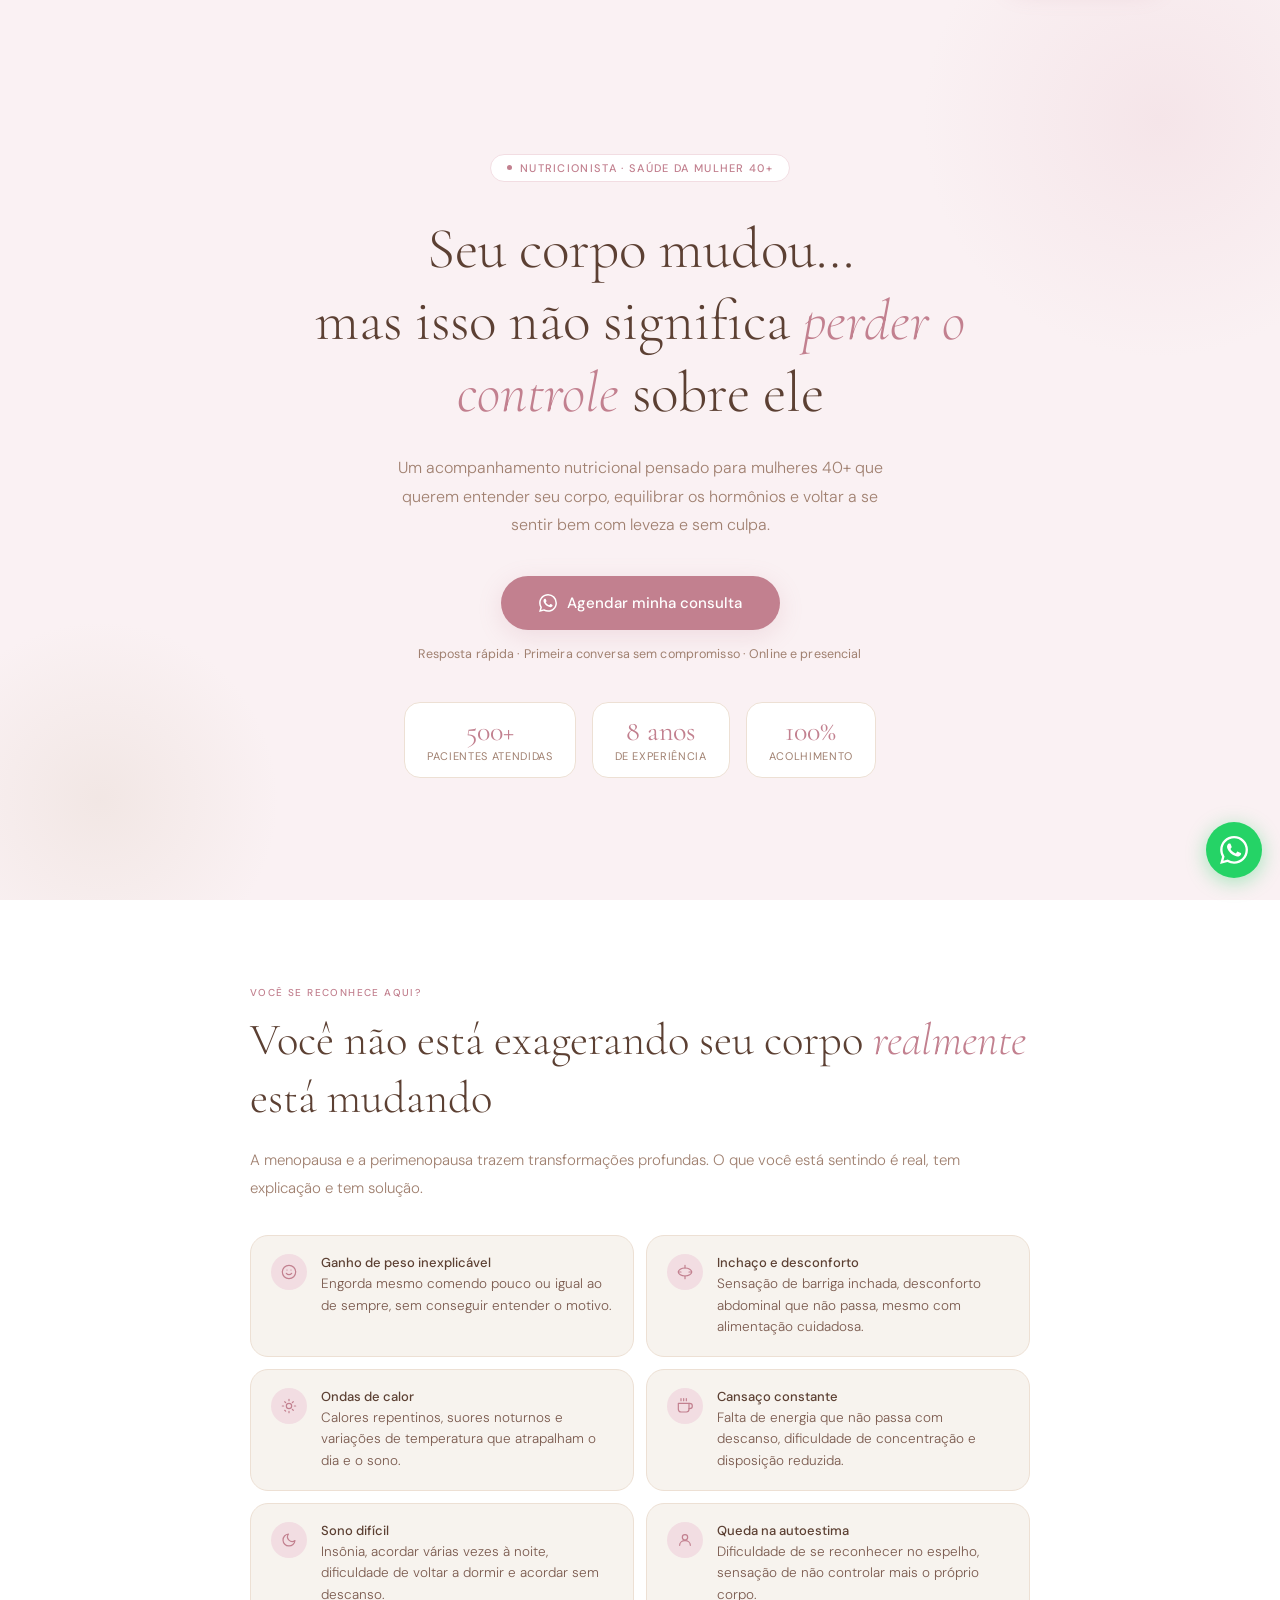
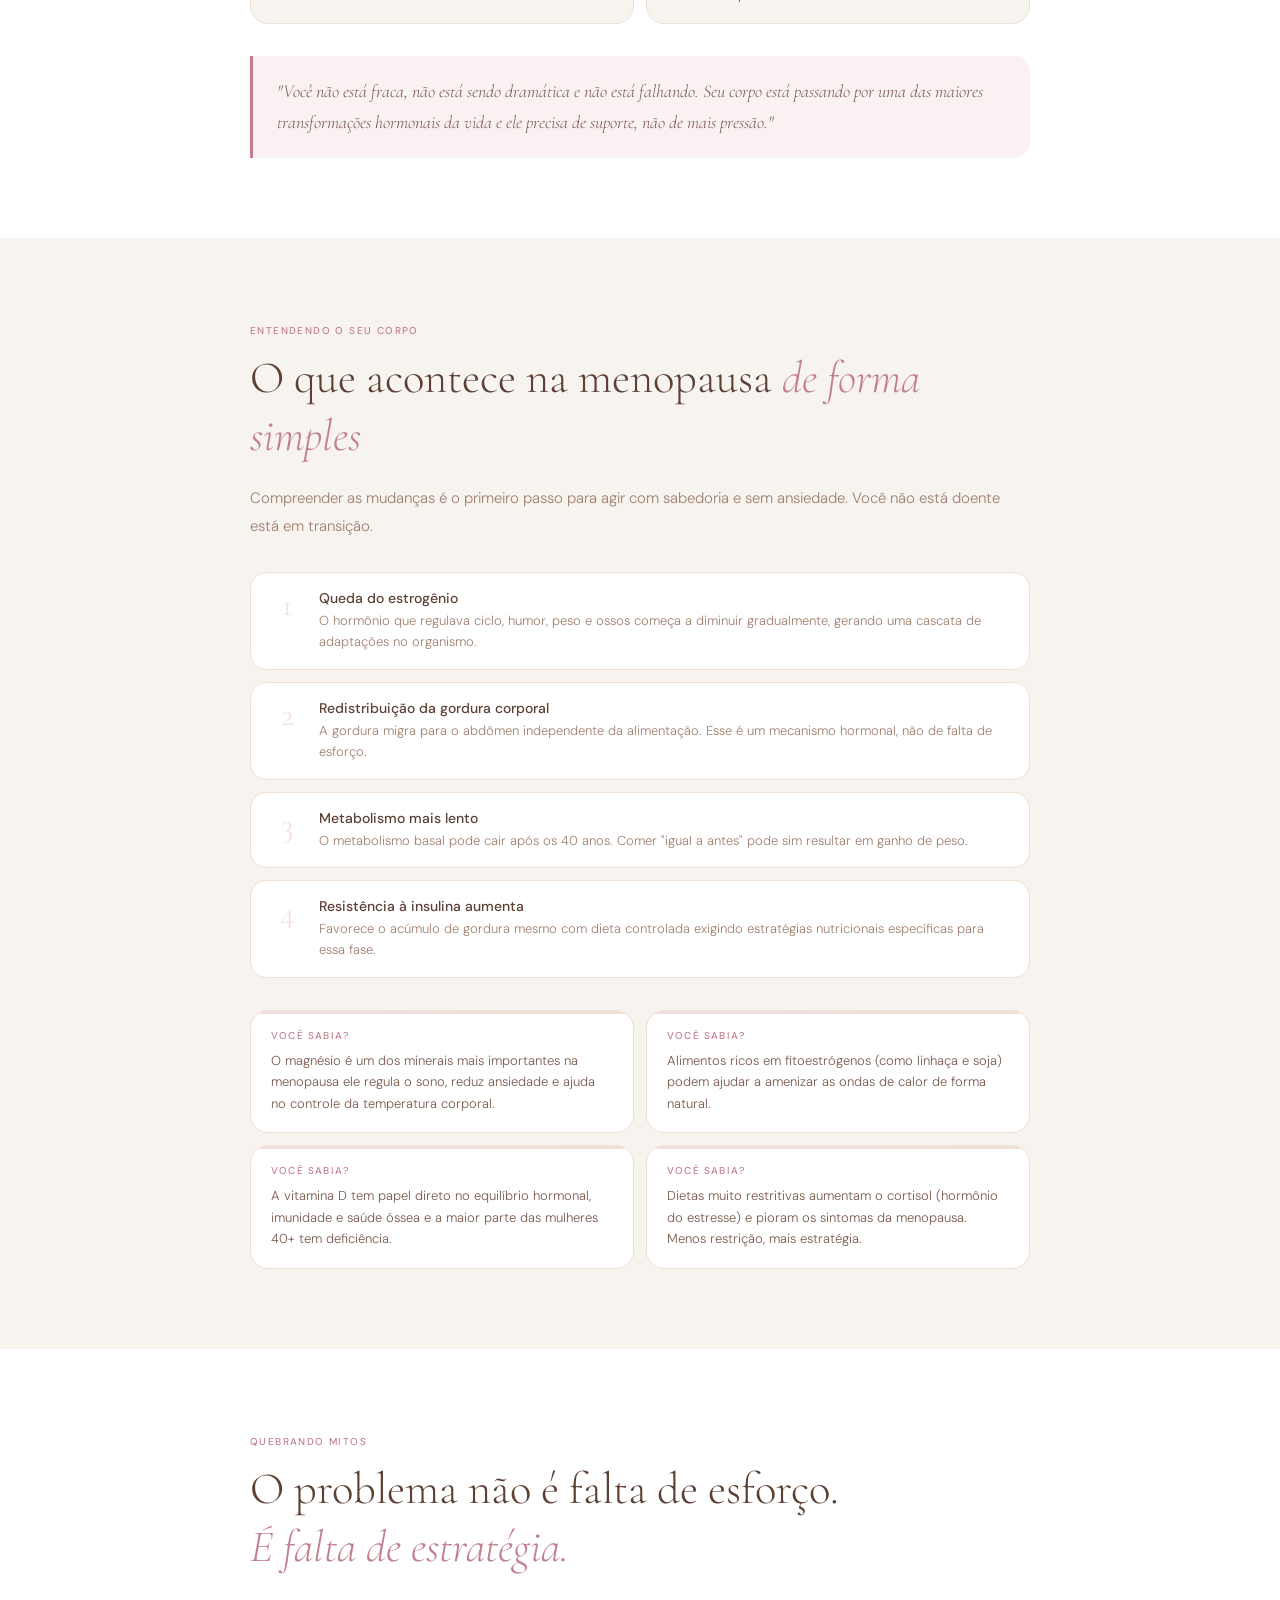
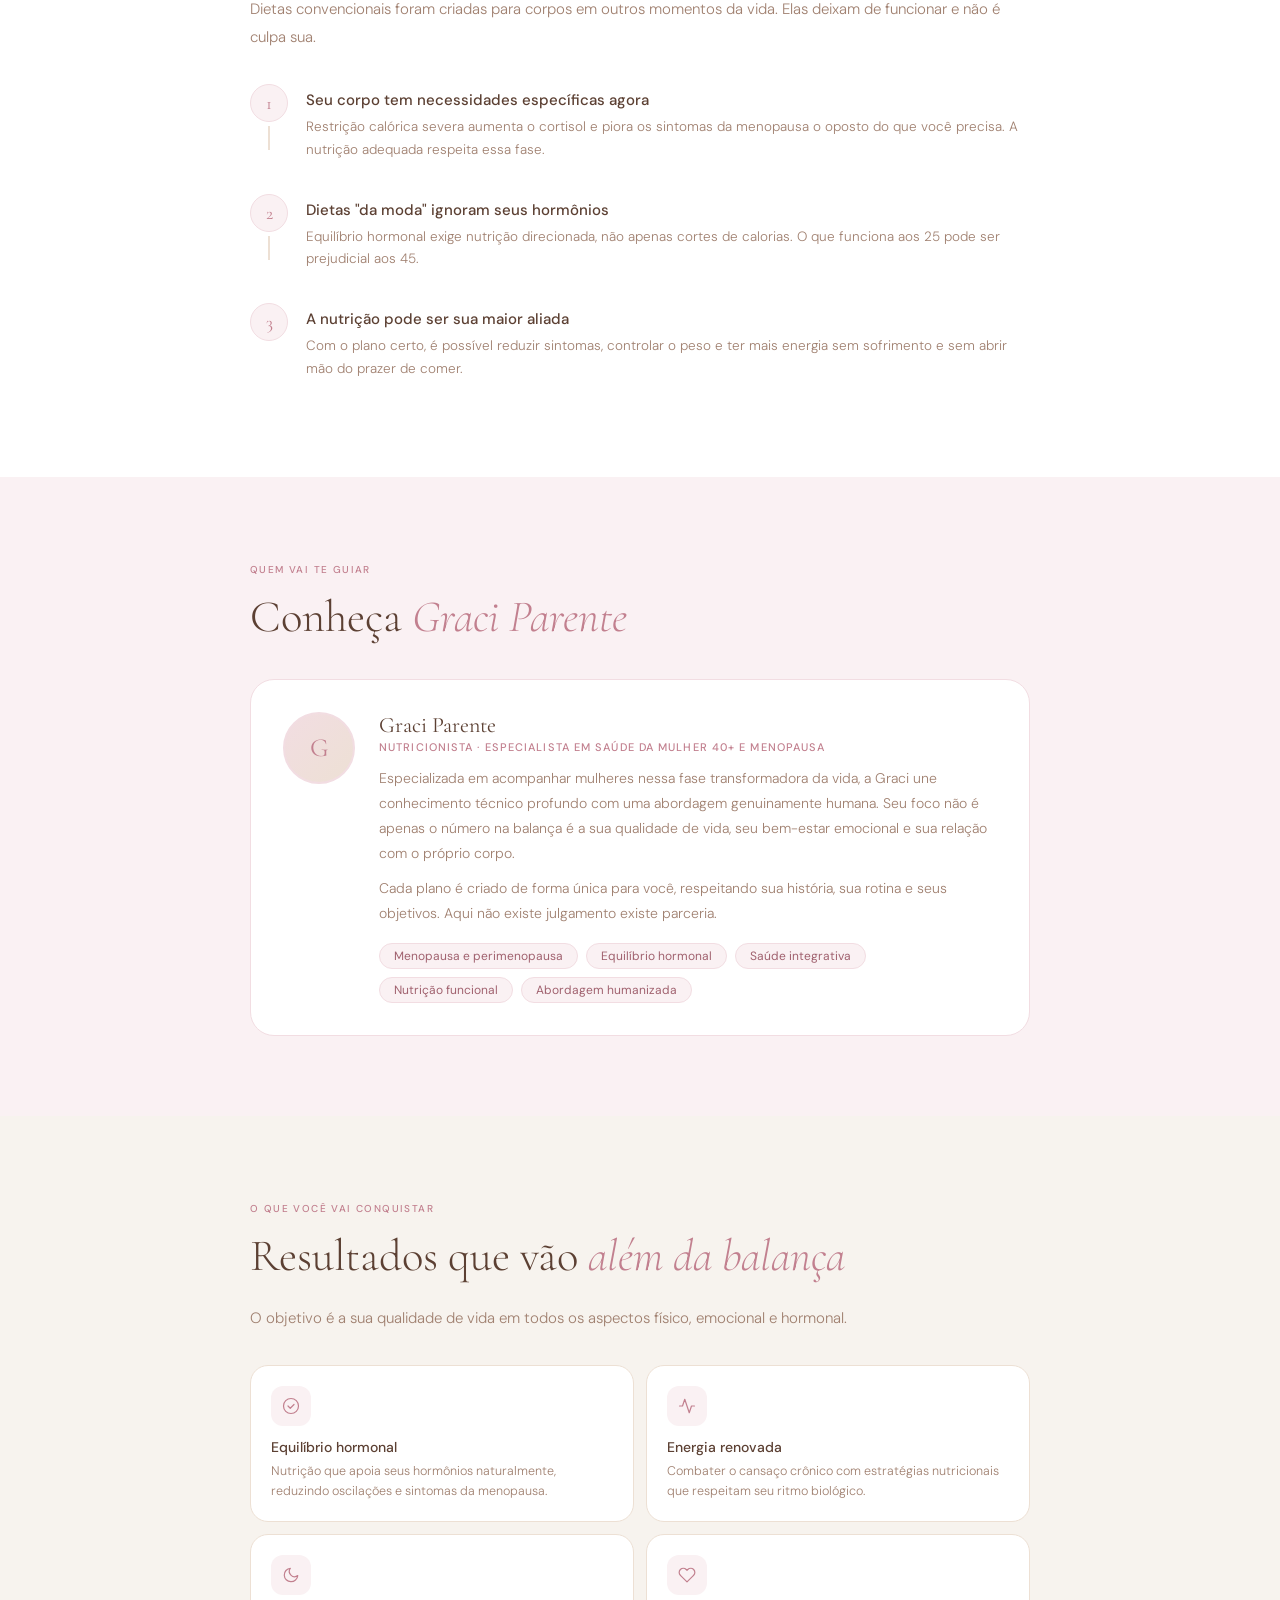
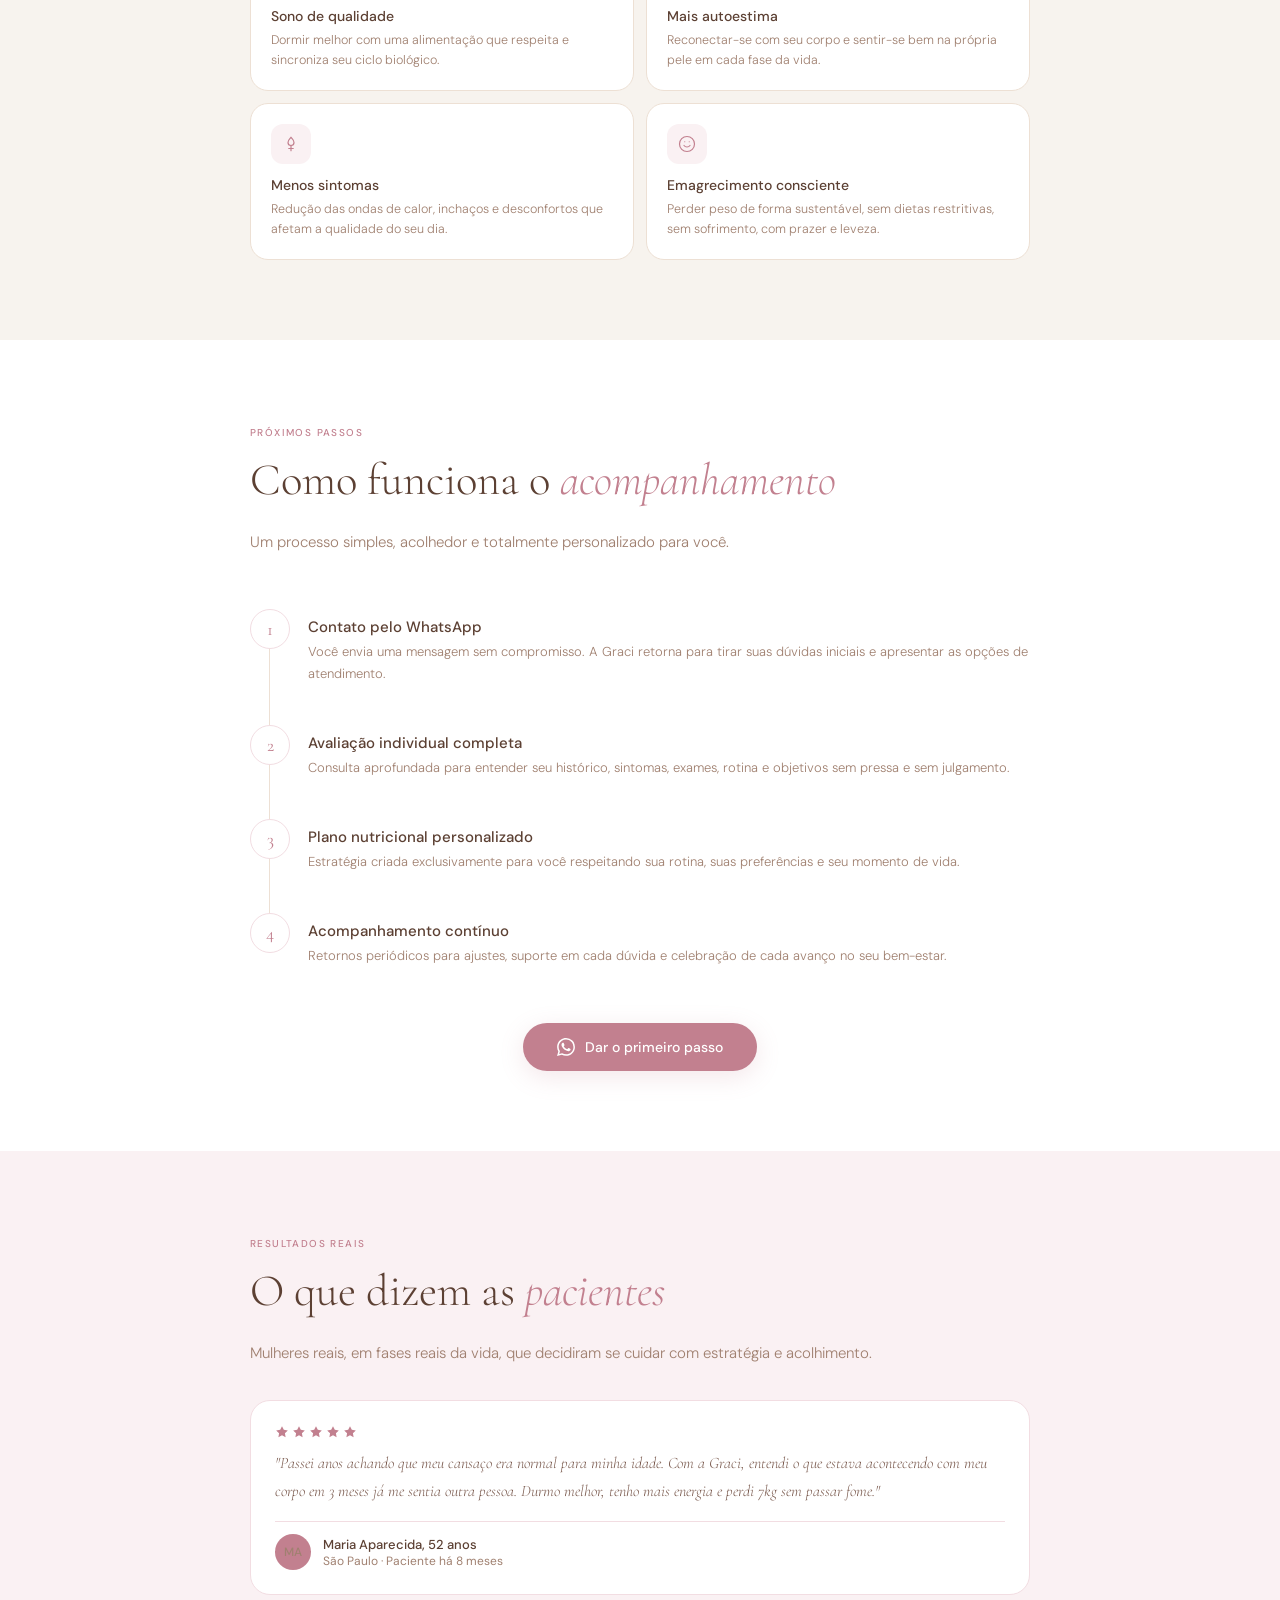
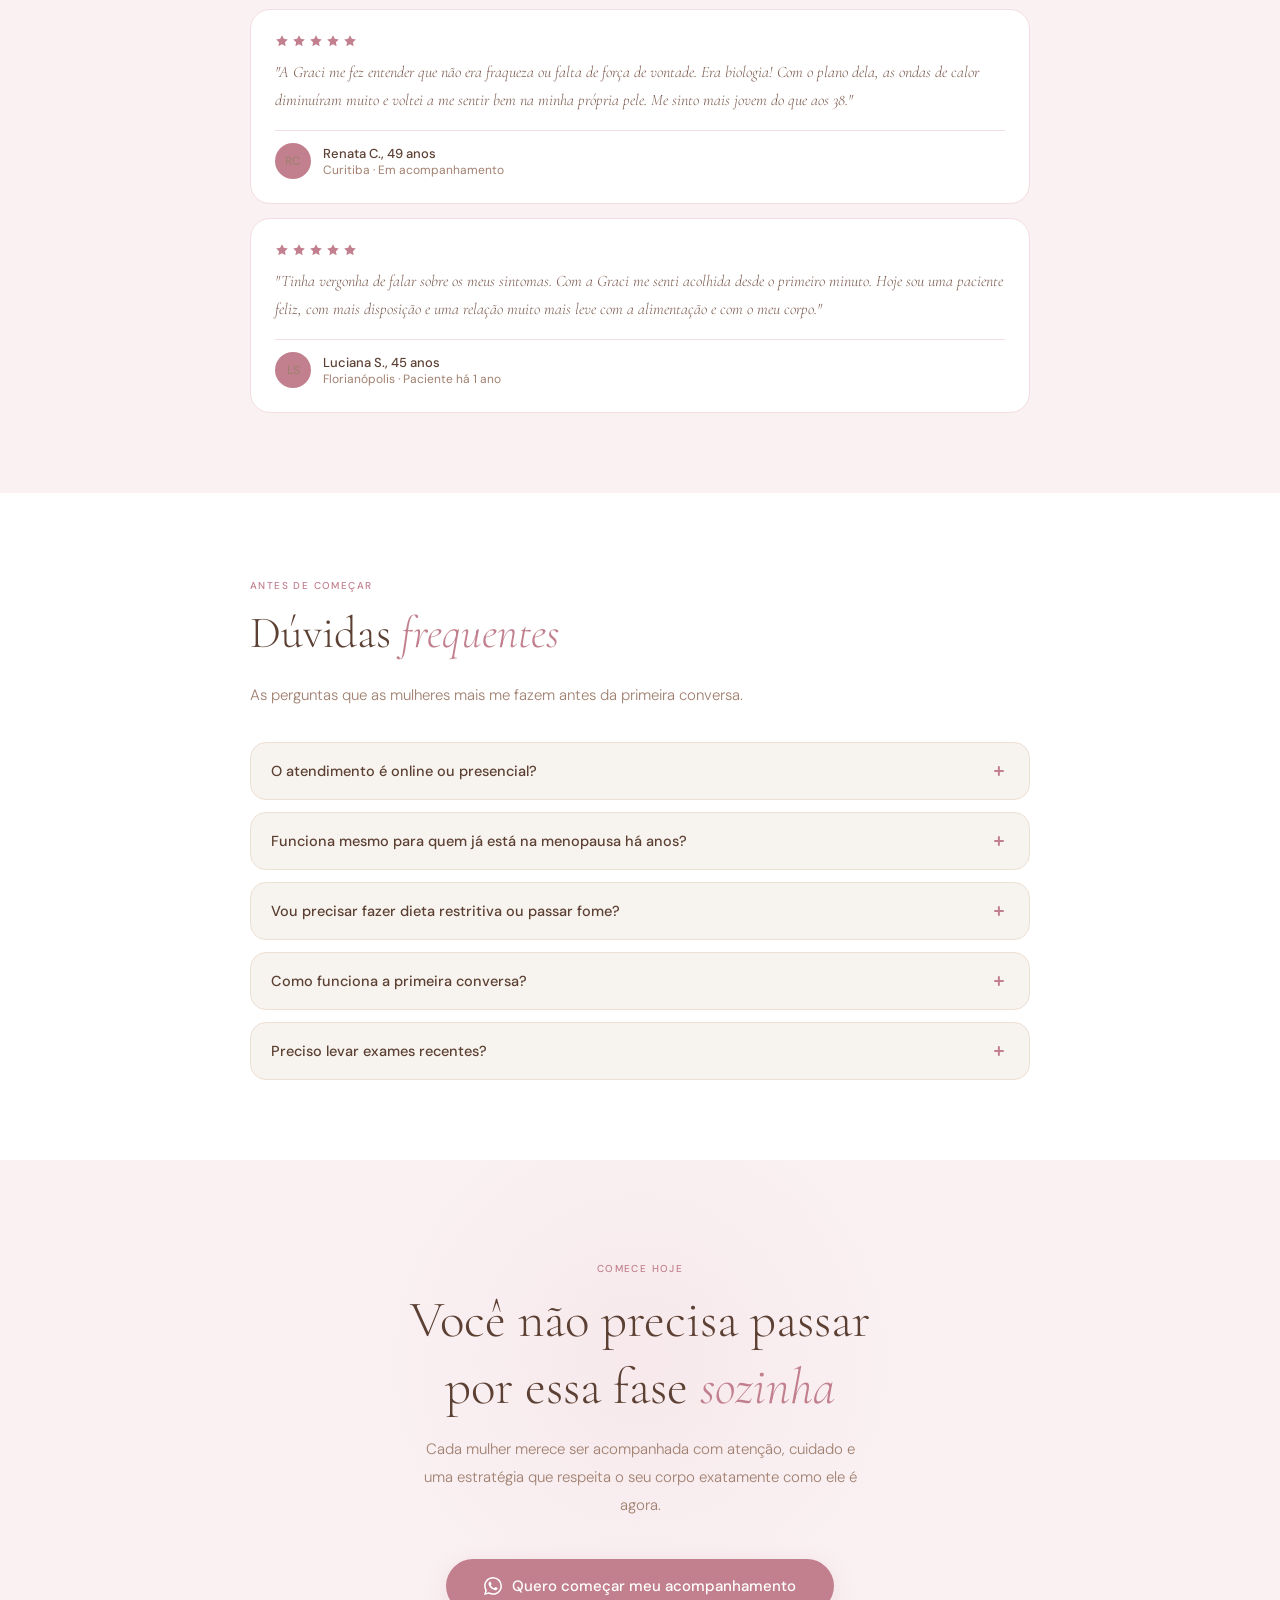
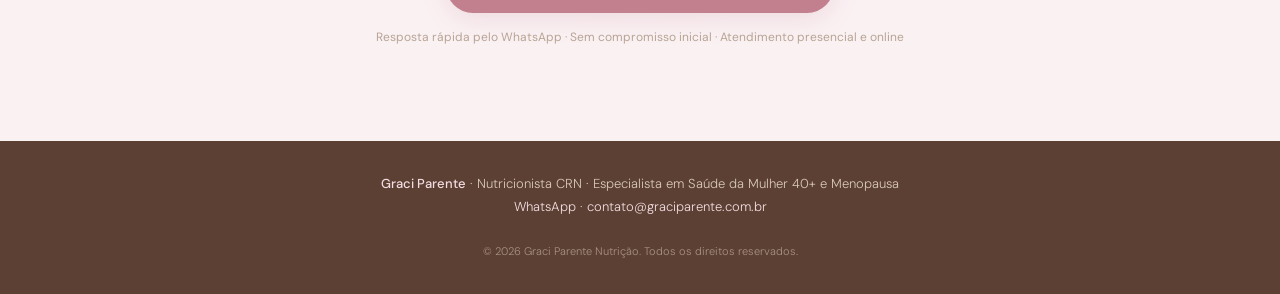
==== commit f4098914: "Add files via upload" ====
--- a/index.html
+++ b/index.html
@@ -3,793 +3,64 @@
 <head>
 <meta charset="UTF-8">
 <meta name="viewport" content="width=device-width, initial-scale=1.0">
-<title>Graci Parente · Nutricionista Especialista em Mulheres 40+</title>
+
+<title>Graci Parente · Nutricionista para Mulheres 40+ e Menopausa</title>
+<meta name="description" content="Acompanhamento nutricional para mulheres 40+ que querem equilibrar os hormônios, controlar o peso e voltar a se sentir bem na menopausa sem dietas restritivas e sem culpa. Atendimento online e presencial.">
+<meta name="author" content="Graci Parente">
+<meta name="theme-color" content="#FAF1F3">
+
+<!-- Open Graph / compartilhamento -->
+<meta property="og:type" content="website">
+<meta property="og:title" content="Graci Parente · Nutricionista para Mulheres 40+ e Menopausa">
+<meta property="og:description" content="Equilibre seus hormônios e volte a se sentir bem na menopausa com estratégia, acolhimento e sem dietas restritivas.">
+<meta property="og:locale" content="pt_BR">
+
 <link rel="preconnect" href="https://fonts.googleapis.com">
 <link rel="preconnect" href="https://fonts.gstatic.com" crossorigin>
 <link href="https://fonts.googleapis.com/css2?family=Cormorant+Garamond:ital,wght@0,300;0,400;0,500;0,600;1,300;1,400&family=DM+Sans:wght@300;400;500&display=swap" rel="stylesheet">
-<style>
-  *, *::before, *::after { box-sizing: border-box; margin: 0; padding: 0; }
-
-  :root {
-    --rose:       #C2808F;
-    --rose-deep:  #A0616E;
-    --rose-light: #F2DDE2;
-    --rose-mist:  #FAF1F3;
-    --nude:       #EDE0D4;
-    --nude-warm:  #D9C8B8;
-    --nude-dark:  #B8A494;
-    --beige:      #F7F3EE;
-    --cream:      #FDFAF7;
-    --brown:      #5C4033;
-    --brown-mid:  #7A5A4E;
-    --brown-soft: #A08070;
-    --white:      #FFFFFF;
-    --ff-serif:   'Cormorant Garamond', Georgia, serif;
-    --ff-sans:    'DM Sans', system-ui, sans-serif;
-  }
-
-  html { scroll-behavior: smooth; }
-
-  body {
-    font-family: var(--ff-sans);
-    background: var(--cream);
-    color: var(--brown);
-    overflow-x: hidden;
-  }
-
-  /* ───── SCROLL REVEAL ───── */
-  .reveal {
-    opacity: 0;
-    transform: translateY(28px);
-    transition: opacity 0.7s ease, transform 0.7s ease;
-  }
-  .reveal.visible {
-    opacity: 1;
-    transform: none;
-  }
-
-  /* ───── HERO ───── */
-  .hero {
-    min-height: 100svh;
-    background: var(--rose-mist);
-    display: grid;
-    grid-template-columns: 1fr;
-    align-items: center;
-    position: relative;
-    overflow: hidden;
-    padding: 5rem 1.5rem 4rem;
-  }
-
-  .hero::before {
-    content: '';
-    position: absolute;
-    top: -120px; right: -120px;
-    width: 480px; height: 480px;
-    border-radius: 50%;
-    background: radial-gradient(circle, #e8c4cd44 0%, transparent 70%);
-    pointer-events: none;
-  }
-  .hero::after {
-    content: '';
-    position: absolute;
-    bottom: -80px; left: -80px;
-    width: 360px; height: 360px;
-    border-radius: 50%;
-    background: radial-gradient(circle, #d9c8b840 0%, transparent 70%);
-    pointer-events: none;
-  }
-
-  .hero-inner {
-    max-width: 680px;
-    margin: 0 auto;
-    text-align: center;
-    position: relative;
-    z-index: 1;
-  }
-
-  .hero-eyebrow {
-    display: inline-flex;
-    align-items: center;
-    gap: 8px;
-    background: var(--white);
-    border: 1px solid var(--rose-light);
-    border-radius: 100px;
-    padding: 6px 16px;
-    font-family: var(--ff-sans);
-    font-size: 11px;
-    font-weight: 500;
-    letter-spacing: 0.12em;
-    text-transform: uppercase;
-    color: var(--rose);
-    margin-bottom: 2rem;
-  }
-  .hero-eyebrow span.dot {
-    width: 5px; height: 5px;
-    background: var(--rose);
-    border-radius: 50%;
-    display: inline-block;
-  }
-
-  .hero h1 {
-    font-family: var(--ff-serif);
-    font-size: clamp(2.2rem, 6vw, 3.6rem);
-    font-weight: 300;
-    line-height: 1.25;
-    color: var(--brown);
-    margin-bottom: 1.5rem;
-  }
-  .hero h1 em {
-    font-style: italic;
-    color: var(--rose);
-  }
-
-  .hero-sub {
-    font-size: 16px;
-    font-weight: 300;
-    line-height: 1.8;
-    color: var(--brown-soft);
-    max-width: 500px;
-    margin: 0 auto 2.5rem;
-  }
-
-  .btn {
-    display: inline-flex;
-    align-items: center;
-    gap: 10px;
-    padding: 15px 34px;
-    border-radius: 100px;
-    font-family: var(--ff-sans);
-    font-size: 14px;
-    font-weight: 500;
-    text-decoration: none;
-    cursor: pointer;
-    border: none;
-    transition: all 0.25s ease;
-  }
-  .btn-rose {
-    background: var(--rose);
-    color: var(--white);
-    box-shadow: 0 6px 24px #c2808f30;
-  }
-  .btn-rose:hover {
-    background: var(--rose-deep);
-    box-shadow: 0 8px 32px #c2808f45;
-    transform: translateY(-2px);
-  }
-  .btn-outline {
-    background: transparent;
-    color: var(--rose);
-    border: 1.5px solid var(--rose-light);
-  }
-  .btn-outline:hover {
-    background: var(--rose-light);
-    transform: translateY(-2px);
-  }
-
-  .hero-stats {
-    display: flex;
-    justify-content: center;
-    gap: 1rem;
-    margin-top: 3rem;
-    flex-wrap: wrap;
-  }
-  .stat-pill {
-    background: var(--white);
-    border: 1px solid var(--nude);
-    border-radius: 16px;
-    padding: 14px 22px;
-    text-align: center;
-    min-width: 120px;
-  }
-  .stat-pill strong {
-    display: block;
-    font-family: var(--ff-serif);
-    font-size: 28px;
-    font-weight: 400;
-    color: var(--rose);
-    line-height: 1;
-  }
-  .stat-pill span {
-    font-size: 11px;
-    color: var(--brown-soft);
-    text-transform: uppercase;
-    letter-spacing: 0.06em;
-    margin-top: 4px;
-    display: block;
-  }
-
-  /* ───── SECTION BASE ───── */
-  section { padding: 5rem 1.5rem; }
-
-  .section-inner { max-width: 780px; margin: 0 auto; }
-
-  .label {
-    display: inline-block;
-    font-size: 10px;
-    font-weight: 500;
-    text-transform: uppercase;
-    letter-spacing: 0.14em;
-    color: var(--rose);
-    margin-bottom: 0.75rem;
-  }
-
-  h2 {
-    font-family: var(--ff-serif);
-    font-size: clamp(1.8rem, 4vw, 2.8rem);
-    font-weight: 300;
-    line-height: 1.3;
-    color: var(--brown);
-    margin-bottom: 1.25rem;
-  }
-  h2 em { font-style: italic; color: var(--rose); }
-
-  .lead {
-    font-size: 15px;
-    font-weight: 300;
-    line-height: 1.85;
-    color: var(--brown-soft);
-    margin-bottom: 2rem;
-  }
-
-  /* ───── DOR / IDENTIFICAÇÃO ───── */
-  .pain-section { background: var(--white); }
-
-  .pain-grid {
-    display: grid;
-    grid-template-columns: 1fr 1fr;
-    gap: 12px;
-    margin-top: 2rem;
-  }
-
-  .pain-card {
-    background: var(--beige);
-    border: 1px solid var(--nude);
-    border-radius: 18px;
-    padding: 18px 20px;
-    display: flex;
-    align-items: flex-start;
-    gap: 14px;
-    transition: border-color 0.2s, transform 0.2s;
-  }
-  .pain-card:hover {
-    border-color: var(--rose-light);
-    transform: translateY(-2px);
-  }
-  .pain-card.full { grid-column: 1 / -1; }
-
-  .pain-icon {
-    flex-shrink: 0;
-    width: 36px; height: 36px;
-    border-radius: 50%;
-    background: var(--rose-light);
-    display: flex; align-items: center; justify-content: center;
-  }
-  .pain-icon svg {
-    width: 16px; height: 16px;
-    stroke: var(--rose);
-    fill: none;
-    stroke-width: 1.8;
-    stroke-linecap: round;
-    stroke-linejoin: round;
-  }
-  .pain-card p {
-    font-size: 13.5px;
-    font-weight: 300;
-    color: var(--brown-mid);
-    line-height: 1.6;
-  }
-  .pain-card strong { color: var(--brown); font-weight: 500; display: block; margin-bottom: 2px; font-size: 13px; }
-
-  .quote-block {
-    margin-top: 2rem;
-    background: var(--rose-mist);
-    border-left: 3px solid var(--rose);
-    border-radius: 0 16px 16px 0;
-    padding: 1.25rem 1.5rem;
-  }
-  .quote-block p {
-    font-family: var(--ff-serif);
-    font-size: 18px;
-    font-weight: 300;
-    font-style: italic;
-    color: var(--brown-mid);
-    line-height: 1.7;
-  }
-
-  /* ───── EDUCAÇÃO ───── */
-  .edu-section { background: var(--beige); }
-
-  .menopausa-flow {
-    display: grid;
-    grid-template-columns: 1fr;
-    gap: 12px;
-    margin: 2rem 0;
-  }
-
-  .meno-item {
-    display: flex;
-    gap: 16px;
-    align-items: flex-start;
-    background: var(--white);
-    border: 1px solid var(--nude);
-    border-radius: 16px;
-    padding: 16px 20px;
-    transition: border-color 0.2s;
-  }
-  .meno-item:hover { border-color: var(--rose-light); }
-  .meno-num {
-    flex-shrink: 0;
-    font-family: var(--ff-serif);
-    font-size: 32px;
-    font-weight: 300;
-    color: var(--rose-light);
-    line-height: 1;
-    width: 32px;
-    text-align: center;
-  }
-  .meno-item h4 {
-    font-size: 14px;
-    font-weight: 500;
-    color: var(--brown);
-    margin-bottom: 4px;
-  }
-  .meno-item p {
-    font-size: 13px;
-    font-weight: 300;
-    color: var(--brown-soft);
-    line-height: 1.6;
-  }
-
-  /* SABIA GRID */
-  .sabia-grid {
-    display: grid;
-    grid-template-columns: 1fr 1fr;
-    gap: 12px;
-    margin-top: 2rem;
-  }
-  .sabia-card {
-    background: var(--white);
-    border: 1px solid var(--nude);
-    border-radius: 18px;
-    padding: 18px 20px;
-    position: relative;
-    overflow: hidden;
-    transition: border-color 0.2s, transform 0.2s;
-  }
-  .sabia-card:hover { border-color: var(--rose-light); transform: translateY(-2px); }
-  .sabia-card::before {
-    content: '';
-    position: absolute;
-    top: 0; left: 0; right: 0;
-    height: 3px;
-    background: linear-gradient(90deg, var(--rose-light), var(--nude));
-    border-radius: 18px 18px 0 0;
-  }
-  .sabia-label {
-    font-size: 10px;
-    font-weight: 500;
-    text-transform: uppercase;
-    letter-spacing: 0.12em;
-    color: var(--rose);
-    margin-bottom: 8px;
-    display: block;
-  }
-  .sabia-card p {
-    font-size: 13px;
-    font-weight: 300;
-    color: var(--brown-mid);
-    line-height: 1.65;
-  }
-
-  /* ───── QUEBRA CRENÇA ───── */
-  .belief-section { background: var(--white); }
-
-  .belief-list {
-    display: flex;
-    flex-direction: column;
-    gap: 16px;
-    margin-top: 2rem;
-  }
-  .belief-item {
-    display: flex;
-    gap: 18px;
-    align-items: flex-start;
-  }
-  .belief-line {
-    display: flex;
-    flex-direction: column;
-    align-items: center;
-    gap: 0;
-  }
-  .belief-circle {
-    flex-shrink: 0;
-    width: 38px; height: 38px;
-    border-radius: 50%;
-    background: var(--rose-mist);
-    border: 1.5px solid var(--rose-light);
-    display: flex; align-items: center; justify-content: center;
-    font-family: var(--ff-serif);
-    font-size: 18px;
-    color: var(--rose);
-  }
-  .belief-connector {
-    width: 1.5px;
-    flex: 1;
-    min-height: 24px;
-    background: var(--nude);
-    margin: 4px 0;
-  }
-  .belief-item:last-child .belief-connector { display: none; }
-  .belief-content {
-    padding-top: 6px;
-    padding-bottom: 16px;
-  }
-  .belief-content h4 {
-    font-size: 15px;
-    font-weight: 500;
-    color: var(--brown);
-    margin-bottom: 6px;
-  }
-  .belief-content p {
-    font-size: 13.5px;
-    font-weight: 300;
-    color: var(--brown-soft);
-    line-height: 1.7;
-  }
-
-  /* ───── SOBRE ───── */
-  .about-section { background: var(--rose-mist); }
-
-  .about-card {
-    background: var(--white);
-    border: 1px solid var(--rose-light);
-    border-radius: 24px;
-    padding: 2rem;
-    display: flex;
-    gap: 1.5rem;
-    align-items: flex-start;
-    margin-top: 2rem;
-  }
-  .about-avatar {
-    flex-shrink: 0;
-    width: 72px; height: 72px;
-    border-radius: 50%;
-    background: linear-gradient(135deg, var(--rose-light), var(--nude));
-    border: 2px solid var(--rose-light);
-    display: flex; align-items: center; justify-content: center;
-    font-family: var(--ff-serif);
-    font-size: 26px;
-    font-weight: 400;
-    color: var(--rose);
-  }
-  .about-text h3 {
-    font-family: var(--ff-serif);
-    font-size: 22px;
-    font-weight: 400;
-    color: var(--brown);
-    margin-bottom: 2px;
-  }
-  .about-role {
-    font-size: 11px;
-    font-weight: 500;
-    text-transform: uppercase;
-    letter-spacing: 0.1em;
-    color: var(--rose);
-    display: block;
-    margin-bottom: 12px;
-  }
-  .about-text p {
-    font-size: 14px;
-    font-weight: 300;
-    color: var(--brown-soft);
-    line-height: 1.8;
-  }
-
-  .about-tags {
-    display: flex;
-    flex-wrap: wrap;
-    gap: 8px;
-    margin-top: 1rem;
-  }
-  .tag {
-    background: var(--rose-mist);
-    border: 1px solid var(--rose-light);
-    border-radius: 100px;
-    padding: 4px 14px;
-    font-size: 12px;
-    color: var(--rose-deep);
-    font-weight: 400;
-  }
-
-  /* ───── BENEFÍCIOS ───── */
-  .benefits-section { background: var(--beige); }
-
-  .benefits-grid {
-    display: grid;
-    grid-template-columns: 1fr 1fr;
-    gap: 12px;
-    margin-top: 2rem;
-  }
-  .benefit-card {
-    background: var(--white);
-    border: 1px solid var(--nude);
-    border-radius: 18px;
-    padding: 20px;
-    transition: border-color 0.2s, transform 0.2s;
-  }
-  .benefit-card:hover { border-color: var(--rose-light); transform: translateY(-2px); }
-  .ben-icon {
-    width: 40px; height: 40px;
-    background: var(--rose-mist);
-    border-radius: 12px;
-    display: flex; align-items: center; justify-content: center;
-    margin-bottom: 12px;
-  }
-  .ben-icon svg {
-    width: 18px; height: 18px;
-    stroke: var(--rose);
-    fill: none;
-    stroke-width: 1.6;
-    stroke-linecap: round;
-    stroke-linejoin: round;
-  }
-  .benefit-card h4 {
-    font-size: 14px;
-    font-weight: 500;
-    color: var(--brown);
-    margin-bottom: 5px;
-  }
-  .benefit-card p {
-    font-size: 12.5px;
-    font-weight: 300;
-    color: var(--brown-soft);
-    line-height: 1.6;
-  }
-
-  /* ───── PROCESSO ───── */
-  .process-section { background: var(--white); }
-
-  .steps {
-    display: flex;
-    flex-direction: column;
-    gap: 0;
-    margin-top: 2rem;
-    position: relative;
-  }
-  .steps::before {
-    content: '';
-    position: absolute;
-    left: 19px;
-    top: 40px;
-    bottom: 40px;
-    width: 1px;
-    background: var(--nude);
-  }
-
-  .step {
-    display: flex;
-    gap: 18px;
-    align-items: flex-start;
-    padding: 20px 0;
-    position: relative;
-    z-index: 1;
-  }
-  .step-num {
-    flex-shrink: 0;
-    width: 40px; height: 40px;
-    border-radius: 50%;
-    background: var(--white);
-    border: 1.5px solid var(--rose-light);
-    display: flex; align-items: center; justify-content: center;
-    font-family: var(--ff-serif);
-    font-size: 18px;
-    color: var(--rose);
-  }
-  .step-content h4 {
-    font-size: 15px;
-    font-weight: 500;
-    color: var(--brown);
-    margin-bottom: 4px;
-    padding-top: 8px;
-  }
-  .step-content p {
-    font-size: 13px;
-    font-weight: 300;
-    color: var(--brown-soft);
-    line-height: 1.7;
-  }
-
-  /* ───── DEPOIMENTOS ───── */
-  .testi-section { background: var(--rose-mist); }
-
-  .testi-grid {
-    display: flex;
-    flex-direction: column;
-    gap: 14px;
-    margin-top: 2rem;
-  }
-  .testi-card {
-    background: var(--white);
-    border: 1px solid var(--rose-light);
-    border-radius: 20px;
-    padding: 1.5rem;
-    transition: transform 0.2s;
-  }
-  .testi-card:hover { transform: translateY(-2px); }
-  .stars {
-    display: flex;
-    gap: 3px;
-    margin-bottom: 10px;
-  }
-  .star {
-    width: 14px; height: 14px;
-    fill: var(--rose);
-  }
-  .testi-card blockquote {
-    font-family: var(--ff-serif);
-    font-size: 16px;
-    font-weight: 300;
-    font-style: italic;
-    color: var(--brown-mid);
-    line-height: 1.75;
-    margin-bottom: 1rem;
-  }
-  .testi-author {
-    display: flex;
-    align-items: center;
-    gap: 12px;
-    border-top: 1px solid var(--rose-light);
-    padding-top: 12px;
-  }
-  .testi-avatar {
-    width: 36px; height: 36px;
-    border-radius: 50%;
-    background: var(--rose);
-    color: var(--white);
-    display: flex; align-items: center; justify-content: center;
-    font-size: 13px;
-    font-weight: 500;
-    flex-shrink: 0;
-  }
-  .testi-author strong {
-    font-size: 13px;
-    font-weight: 500;
-    color: var(--brown);
-    display: block;
-  }
-  .testi-author span { font-size: 12px; color: var(--brown-soft); }
-
-  /* ───── CTA FINAL ───── */
-  .cta-section {
-    background: var(--rose-mist);
-    text-align: center;
-    padding: 6rem 1.5rem;
-    position: relative;
-    overflow: hidden;
-  }
-  .cta-section::before {
-    content: '';
-    position: absolute;
-    top: -100px; left: 50%;
-    transform: translateX(-50%);
-    width: 600px; height: 600px;
-    border-radius: 50%;
-    background: radial-gradient(circle, #e8c4cd30 0%, transparent 65%);
-    pointer-events: none;
-  }
-
-  .cta-section .section-inner { position: relative; z-index: 1; }
-
-  .cta-section h2 {
-    font-size: clamp(2rem, 5vw, 3.2rem);
-    margin-bottom: 1rem;
-  }
-
-  .cta-section .lead { max-width: 440px; margin: 0 auto 2.5rem; }
-
-  .cta-btns {
-    display: flex;
-    flex-direction: column;
-    align-items: center;
-    gap: 12px;
-  }
-
-  .cta-note {
-    font-size: 12px;
-    color: var(--nude-dark);
-    margin-top: 1rem;
-  }
-
-  /* ───── WHATSAPP FLOAT ───── */
-  .wha-float {
-    position: fixed;
-    bottom: 22px;
-    right: 18px;
-    z-index: 9999;
-    width: 56px; height: 56px;
-    background: #25D366;
-    border-radius: 50%;
-    display: flex; align-items: center; justify-content: center;
-    box-shadow: 0 4px 20px rgba(37,211,102,0.4);
-    cursor: pointer;
-    text-decoration: none;
-    transition: transform 0.2s, box-shadow 0.2s;
-    animation: pulse-wha 2.5s ease-in-out infinite;
-  }
-  .wha-float:hover {
-    transform: scale(1.08);
-    box-shadow: 0 6px 28px rgba(37,211,102,0.55);
-    animation: none;
-  }
-  .wha-float svg { width: 28px; height: 28px; fill: #fff; }
-
-  @keyframes pulse-wha {
-    0%, 100% { box-shadow: 0 4px 20px rgba(37,211,102,0.4); }
-    50%       { box-shadow: 0 4px 32px rgba(37,211,102,0.65); }
-  }
-
-  /* ───── FOOTER ───── */
-  footer {
-    background: var(--brown);
-    color: var(--nude-warm);
-    text-align: center;
-    padding: 2rem 1.5rem;
-    font-size: 13px;
-    font-weight: 300;
-    line-height: 1.7;
-  }
-  footer strong { color: var(--rose-light); font-weight: 500; }
-  footer a { color: var(--rose-light); text-decoration: none; }
-
-  /* ───── RESPONSIVE ───── */
-  @media (max-width: 540px) {
-    .pain-grid,
-    .sabia-grid,
-    .benefits-grid { grid-template-columns: 1fr; }
-    .pain-card.full { grid-column: 1; }
-    .about-card { flex-direction: column; align-items: center; text-align: center; }
-    .about-tags { justify-content: center; }
-    .hero-stats { gap: 0.6rem; }
-    .stat-pill { min-width: 100px; }
-  }
-
-  /* ───── ANIMATIONS ───── */
-  @keyframes fade-up {
-    from { opacity: 0; transform: translateY(32px); }
-    to   { opacity: 1; transform: none; }
-  }
-  .hero-inner > * {
-    animation: fade-up 0.7s ease both;
-  }
-  .hero-inner > *:nth-child(1) { animation-delay: 0.1s; }
-  .hero-inner > *:nth-child(2) { animation-delay: 0.22s; }
-  .hero-inner > *:nth-child(3) { animation-delay: 0.34s; }
-  .hero-inner > *:nth-child(4) { animation-delay: 0.46s; }
-  .hero-inner > *:nth-child(5) { animation-delay: 0.58s; }
-</style>
+
+<link rel="stylesheet" href="style.css">
 </head>
 <body>
 
+<a class="skip-link" href="#conteudo">Ir para o conteúdo</a>
+
+<!-- ═══════════════ HEADER STICKY ═══════════════ -->
+<header class="site-header" id="siteHeader">
+  <div class="site-header-inner">
+    <a class="brand" href="#topo" aria-label="Graci Parente início">
+      <span class="brand-mark">G</span>
+      <span class="brand-text">Graci&nbsp;Parente<small>Nutricionista · Mulheres 40+</small></span>
+    </a>
+    <a class="btn btn-rose btn-sm" data-wha="header" href="#" aria-label="Falar com a Graci no WhatsApp">
+      Agendar consulta
+    </a>
+  </div>
+</header>
+
+<main id="conteudo">
+
 <!-- ═══════════════ HERO ═══════════════ -->
-<section class="hero">
+<section class="hero" id="topo">
   <div class="hero-inner">
-    <div class="hero-eyebrow">
-      <span class="dot"></span>
+    <p class="hero-eyebrow">
+      <span class="dot" aria-hidden="true"></span>
       Nutricionista · Saúde da Mulher 40+
-    </div>
+    </p>
     <h1>Seu corpo mudou…<br>mas isso não significa <em>perder o controle</em> sobre ele</h1>
     <p class="hero-sub">
-      Um acompanhamento nutricional pensado para mulheres 40+ que querem entender seu corpo, equilibrar os hormônios e voltar a se sentir bem — com leveza e sem culpa.
+      Um acompanhamento nutricional pensado para mulheres 40+ que querem entender seu corpo, equilibrar os hormônios e voltar a se sentir bem com leveza e sem culpa.
     </p>
-    <a class="btn btn-rose" href="https://wa.me/5500000000000" target="_blank">
-      <svg width="18" height="18" viewBox="0 0 24 24" fill="white"><path d="M17.472 14.382c-.297-.149-1.758-.867-2.03-.967-.273-.099-.471-.148-.67.15-.197.297-.767.966-.94 1.164-.173.199-.347.223-.644.075-.297-.15-1.255-.463-2.39-1.475-.883-.788-1.48-1.761-1.653-2.059-.173-.297-.018-.458.13-.606.134-.133.298-.347.446-.52.149-.174.198-.298.298-.497.099-.198.05-.371-.025-.52-.075-.149-.669-1.612-.916-2.207-.242-.579-.487-.5-.669-.51-.173-.008-.371-.01-.57-.01-.198 0-.52.074-.792.372-.272.297-1.04 1.016-1.04 2.479 0 1.462 1.065 2.875 1.213 3.074.149.198 2.096 3.2 5.077 4.487.709.306 1.262.489 1.694.625.712.227 1.36.195 1.871.118.571-.085 1.758-.719 2.006-1.413.248-.694.248-1.289.173-1.413-.074-.124-.272-.198-.57-.347m-5.421 7.403h-.004a9.87 9.87 0 01-5.031-1.378l-.361-.214-3.741.982.998-3.648-.235-.374a9.86 9.86 0 01-1.51-5.26c.001-5.45 4.436-9.884 9.888-9.884 2.64 0 5.122 1.03 6.988 2.898a9.825 9.825 0 012.893 6.994c-.003 5.45-4.437 9.884-9.885 9.884m8.413-18.297A11.815 11.815 0 0012.05 0C5.495 0 .16 5.335.157 11.892c0 2.096.547 4.142 1.588 5.945L.057 24l6.305-1.654a11.882 11.882 0 005.683 1.448h.005c6.554 0 11.89-5.335 11.893-11.893a11.821 11.821 0 00-3.48-8.413z"/></svg>
+    <a class="btn btn-rose btn-lg" data-wha="hero" href="#">
+      <svg class="ico-wha" viewBox="0 0 24 24" aria-hidden="true"><path d="M17.472 14.382c-.297-.149-1.758-.867-2.03-.967-.273-.099-.471-.148-.67.15-.197.297-.767.966-.94 1.164-.173.199-.347.223-.644.075-.297-.15-1.255-.463-2.39-1.475-.883-.788-1.48-1.761-1.653-2.059-.173-.297-.018-.458.13-.606.134-.133.298-.347.446-.52.149-.174.198-.298.298-.497.099-.198.05-.371-.025-.52-.075-.149-.669-1.612-.916-2.207-.242-.579-.487-.5-.669-.51-.173-.008-.371-.01-.57-.01-.198 0-.52.074-.792.372-.272.297-1.04 1.016-1.04 2.479 0 1.462 1.065 2.875 1.213 3.074.149.198 2.096 3.2 5.077 4.487.709.306 1.262.489 1.694.625.712.227 1.36.195 1.871.118.571-.085 1.758-.719 2.006-1.413.248-.694.248-1.289.173-1.413-.074-.124-.272-.198-.57-.347m-5.421 7.403h-.004a9.87 9.87 0 01-5.031-1.378l-.361-.214-3.741.982.998-3.648-.235-.374a9.86 9.86 0 01-1.51-5.26c.001-5.45 4.436-9.884 9.888-9.884 2.64 0 5.122 1.03 6.988 2.898a9.825 9.825 0 012.893 6.994c-.003 5.45-4.437 9.884-9.885 9.884m8.413-18.297A11.815 11.815 0 0012.05 0C5.495 0 .16 5.335.157 11.892c0 2.096.547 4.142 1.588 5.945L.057 24l6.305-1.654a11.882 11.882 0 005.683 1.448h.005c6.554 0 11.89-5.335 11.893-11.893a11.821 11.821 0 00-3.48-8.413z"/></svg>
       Agendar minha consulta
     </a>
-    <div class="hero-stats">
-      <div class="stat-pill"><strong>500+</strong><span>pacientes atendidas</span></div>
-      <div class="stat-pill"><strong>8 anos</strong><span>de experiência</span></div>
-      <div class="stat-pill"><strong>100%</strong><span>acolhimento</span></div>
-    </div>
+    <p class="hero-reassure">Resposta rápida · Primeira conversa sem compromisso · Online e presencial</p>
+    <ul class="hero-stats">
+      <li class="stat-pill"><strong>500+</strong><span>pacientes atendidas</span></li>
+      <li class="stat-pill"><strong>8 anos</strong><span>de experiência</span></li>
+      <li class="stat-pill"><strong>100%</strong><span>acolhimento</span></li>
+    </ul>
   </div>
 </section>
 
@@ -797,49 +68,49 @@
 <section class="pain-section">
   <div class="section-inner">
     <span class="label reveal">Você se reconhece aqui?</span>
-    <h2 class="reveal">Você não está exagerando — seu corpo <em>realmente</em> está mudando</h2>
+    <h2 class="reveal">Você não está exagerando seu corpo <em>realmente</em> está mudando</h2>
     <p class="lead reveal">A menopausa e a perimenopausa trazem transformações profundas. O que você está sentindo é real, tem explicação e tem solução.</p>
     <div class="pain-grid">
-      <div class="pain-card reveal">
-        <div class="pain-icon">
+      <article class="pain-card reveal">
+        <div class="pain-icon" aria-hidden="true">
           <svg viewBox="0 0 24 24"><circle cx="12" cy="12" r="10"/><path d="M8 14s1.5 2 4 2 4-2 4-2"/><line x1="9" y1="9" x2="9.01" y2="9"/><line x1="15" y1="9" x2="15.01" y2="9"/></svg>
         </div>
         <div><strong>Ganho de peso inexplicável</strong><p>Engorda mesmo comendo pouco ou igual ao de sempre, sem conseguir entender o motivo.</p></div>
-      </div>
-      <div class="pain-card reveal">
-        <div class="pain-icon">
+      </article>
+      <article class="pain-card reveal">
+        <div class="pain-icon" aria-hidden="true">
           <svg viewBox="0 0 24 24"><ellipse cx="12" cy="12" rx="10" ry="6"/><path d="M12 2v4M12 18v4M2 12h4M18 12h4"/></svg>
         </div>
         <div><strong>Inchaço e desconforto</strong><p>Sensação de barriga inchada, desconforto abdominal que não passa, mesmo com alimentação cuidadosa.</p></div>
-      </div>
-      <div class="pain-card reveal">
-        <div class="pain-icon">
+      </article>
+      <article class="pain-card reveal">
+        <div class="pain-icon" aria-hidden="true">
           <svg viewBox="0 0 24 24"><path d="M12 2v2m6.4 1.6-1.4 1.4M22 12h-2M18.4 18.4l-1.4-1.4M12 20v2M5.6 18.4l1.4 1.4M2 12h2M5.6 5.6l1.4 1.4"/><circle cx="12" cy="12" r="4"/></svg>
         </div>
         <div><strong>Ondas de calor</strong><p>Calores repentinos, suores noturnos e variações de temperatura que atrapalham o dia e o sono.</p></div>
-      </div>
-      <div class="pain-card reveal">
-        <div class="pain-icon">
+      </article>
+      <article class="pain-card reveal">
+        <div class="pain-icon" aria-hidden="true">
           <svg viewBox="0 0 24 24"><path d="M18 8h1a4 4 0 010 8h-1"/><path d="M2 8h16v9a4 4 0 01-4 4H6a4 4 0 01-4-4V8z"/><line x1="6" y1="1" x2="6" y2="4"/><line x1="10" y1="1" x2="10" y2="4"/><line x1="14" y1="1" x2="14" y2="4"/></svg>
         </div>
         <div><strong>Cansaço constante</strong><p>Falta de energia que não passa com descanso, dificuldade de concentração e disposição reduzida.</p></div>
-      </div>
-      <div class="pain-card reveal">
-        <div class="pain-icon">
+      </article>
+      <article class="pain-card reveal">
+        <div class="pain-icon" aria-hidden="true">
           <svg viewBox="0 0 24 24"><path d="M21 12.79A9 9 0 1111.21 3 7 7 0 0021 12.79z"/></svg>
         </div>
         <div><strong>Sono difícil</strong><p>Insônia, acordar várias vezes à noite, dificuldade de voltar a dormir e acordar sem descanso.</p></div>
-      </div>
-      <div class="pain-card reveal">
-        <div class="pain-icon">
+      </article>
+      <article class="pain-card reveal">
+        <div class="pain-icon" aria-hidden="true">
           <svg viewBox="0 0 24 24"><circle cx="12" cy="8" r="4"/><path d="M4 20c0-4 3.6-7 8-7s8 3 8 7"/></svg>
         </div>
         <div><strong>Queda na autoestima</strong><p>Dificuldade de se reconhecer no espelho, sensação de não controlar mais o próprio corpo.</p></div>
-      </div>
-    </div>
-    <div class="quote-block reveal">
-      <p>"Você não está fraca, não está sendo dramática e não está falhando. Seu corpo está passando por uma das maiores transformações hormonais da vida — e ele precisa de suporte, não de mais pressão."</p>
-    </div>
+      </article>
+    </div>
+    <blockquote class="quote-block reveal">
+      <p>"Você não está fraca, não está sendo dramática e não está falhando. Seu corpo está passando por uma das maiores transformações hormonais da vida e ele precisa de suporte, não de mais pressão."</p>
+    </blockquote>
   </div>
 </section>
 
@@ -847,36 +118,36 @@
 <section class="edu-section">
   <div class="section-inner">
     <span class="label reveal">Entendendo o seu corpo</span>
-    <h2 class="reveal">O que acontece na menopausa — <em>de forma simples</em></h2>
-    <p class="lead reveal">Compreender as mudanças é o primeiro passo para agir com sabedoria e sem ansiedade. Você não está doente — está em transição.</p>
+    <h2 class="reveal">O que acontece na menopausa <em>de forma simples</em></h2>
+    <p class="lead reveal">Compreender as mudanças é o primeiro passo para agir com sabedoria e sem ansiedade. Você não está doente está em transição.</p>
 
     <div class="menopausa-flow">
       <div class="meno-item reveal">
-        <div class="meno-num">1</div>
+        <div class="meno-num" aria-hidden="true">1</div>
         <div>
           <h4>Queda do estrogênio</h4>
           <p>O hormônio que regulava ciclo, humor, peso e ossos começa a diminuir gradualmente, gerando uma cascata de adaptações no organismo.</p>
         </div>
       </div>
       <div class="meno-item reveal">
-        <div class="meno-num">2</div>
+        <div class="meno-num" aria-hidden="true">2</div>
         <div>
           <h4>Redistribuição da gordura corporal</h4>
-          <p>A gordura migra para o abdômen — independente da alimentação. Esse é um mecanismo hormonal, não de falta de esforço.</p>
+          <p>A gordura migra para o abdômen independente da alimentação. Esse é um mecanismo hormonal, não de falta de esforço.</p>
         </div>
       </div>
       <div class="meno-item reveal">
-        <div class="meno-num">3</div>
+        <div class="meno-num" aria-hidden="true">3</div>
         <div>
           <h4>Metabolismo mais lento</h4>
-          <p>O metabolismo basal pode cair até 15% após os 40 anos. Comer "igual a antes" pode sim resultar em ganho de peso.</p>
+          <p>O metabolismo basal pode cair após os 40 anos. Comer "igual a antes" pode sim resultar em ganho de peso.</p>
         </div>
       </div>
       <div class="meno-item reveal">
-        <div class="meno-num">4</div>
+        <div class="meno-num" aria-hidden="true">4</div>
         <div>
           <h4>Resistência à insulina aumenta</h4>
-          <p>Favorece o acúmulo de gordura mesmo com dieta controlada — exigindo estratégias nutricionais específicas para essa fase.</p>
+          <p>Favorece o acúmulo de gordura mesmo com dieta controlada exigindo estratégias nutricionais específicas para essa fase.</p>
         </div>
       </div>
     </div>
@@ -884,7 +155,7 @@
     <div class="sabia-grid">
       <div class="sabia-card reveal">
         <span class="sabia-label">Você sabia?</span>
-        <p>O magnésio é um dos minerais mais importantes na menopausa — ele regula o sono, reduz ansiedade e ajuda no controle da temperatura corporal.</p>
+        <p>O magnésio é um dos minerais mais importantes na menopausa ele regula o sono, reduz ansiedade e ajuda no controle da temperatura corporal.</p>
       </div>
       <div class="sabia-card reveal">
         <span class="sabia-label">Você sabia?</span>
@@ -892,7 +163,7 @@
       </div>
       <div class="sabia-card reveal">
         <span class="sabia-label">Você sabia?</span>
-        <p>A vitamina D tem papel direto no equilíbrio hormonal, imunidade e saúde óssea — e a maior parte das mulheres 40+ tem deficiência.</p>
+        <p>A vitamina D tem papel direto no equilíbrio hormonal, imunidade e saúde óssea e a maior parte das mulheres 40+ tem deficiência.</p>
       </div>
       <div class="sabia-card reveal">
         <span class="sabia-label">Você sabia?</span>
@@ -907,20 +178,20 @@
   <div class="section-inner">
     <span class="label reveal">Quebrando mitos</span>
     <h2 class="reveal">O problema não é falta de esforço.<br><em>É falta de estratégia.</em></h2>
-    <p class="lead reveal">Dietas convencionais foram criadas para corpos em outros momentos da vida. Elas deixam de funcionar — e não é culpa sua.</p>
+    <p class="lead reveal">Dietas convencionais foram criadas para corpos em outros momentos da vida. Elas deixam de funcionar e não é culpa sua.</p>
     <div class="belief-list">
       <div class="belief-item reveal">
-        <div class="belief-line">
+        <div class="belief-line" aria-hidden="true">
           <div class="belief-circle">1</div>
           <div class="belief-connector"></div>
         </div>
         <div class="belief-content">
           <h4>Seu corpo tem necessidades específicas agora</h4>
-          <p>Restrição calórica severa aumenta o cortisol e piora os sintomas da menopausa — o oposto do que você precisa. A nutrição adequada respeita essa fase.</p>
+          <p>Restrição calórica severa aumenta o cortisol e piora os sintomas da menopausa o oposto do que você precisa. A nutrição adequada respeita essa fase.</p>
         </div>
       </div>
       <div class="belief-item reveal">
-        <div class="belief-line">
+        <div class="belief-line" aria-hidden="true">
           <div class="belief-circle">2</div>
           <div class="belief-connector"></div>
         </div>
@@ -930,13 +201,13 @@
         </div>
       </div>
       <div class="belief-item reveal">
-        <div class="belief-line">
+        <div class="belief-line" aria-hidden="true">
           <div class="belief-circle">3</div>
           <div class="belief-connector"></div>
         </div>
         <div class="belief-content">
           <h4>A nutrição pode ser sua maior aliada</h4>
-          <p>Com o plano certo, é possível reduzir sintomas, controlar o peso e ter mais energia — sem sofrimento e sem abrir mão do prazer de comer.</p>
+          <p>Com o plano certo, é possível reduzir sintomas, controlar o peso e ter mais energia sem sofrimento e sem abrir mão do prazer de comer.</p>
         </div>
       </div>
     </div>
@@ -949,23 +220,23 @@
     <span class="label reveal">Quem vai te guiar</span>
     <h2 class="reveal">Conheça <em>Graci Parente</em></h2>
     <div class="about-card reveal">
-      <div class="about-avatar">G</div>
+      <div class="about-avatar" aria-hidden="true">G</div>
       <div class="about-text">
         <h3>Graci Parente</h3>
         <span class="about-role">Nutricionista · Especialista em Saúde da Mulher 40+ e Menopausa</span>
         <p>
-          Especializada em acompanhar mulheres nessa fase transformadora da vida, a Graci une conhecimento técnico profundo com uma abordagem genuinamente humana. Seu foco não é apenas o número na balança — é a sua qualidade de vida, seu bem-estar emocional e sua relação com o próprio corpo.
+          Especializada em acompanhar mulheres nessa fase transformadora da vida, a Graci une conhecimento técnico profundo com uma abordagem genuinamente humana. Seu foco não é apenas o número na balança é a sua qualidade de vida, seu bem-estar emocional e sua relação com o próprio corpo.
         </p>
-        <p style="margin-top: 10px;">
-          Cada plano é criado de forma única para você, respeitando sua história, sua rotina e seus objetivos. Aqui não existe julgamento — existe parceria.
+        <p>
+          Cada plano é criado de forma única para você, respeitando sua história, sua rotina e seus objetivos. Aqui não existe julgamento existe parceria.
         </p>
-        <div class="about-tags">
-          <span class="tag">Menopausa e perimenopausa</span>
-          <span class="tag">Equilíbrio hormonal</span>
-          <span class="tag">Saúde integrativa</span>
-          <span class="tag">Nutrição funcional</span>
-          <span class="tag">Abordagem humanizada</span>
-        </div>
+        <ul class="about-tags">
+          <li class="tag">Menopausa e perimenopausa</li>
+          <li class="tag">Equilíbrio hormonal</li>
+          <li class="tag">Saúde integrativa</li>
+          <li class="tag">Nutrição funcional</li>
+          <li class="tag">Abordagem humanizada</li>
+        </ul>
       </div>
     </div>
   </div>
@@ -976,50 +247,50 @@
   <div class="section-inner">
     <span class="label reveal">O que você vai conquistar</span>
     <h2 class="reveal">Resultados que vão <em>além da balança</em></h2>
-    <p class="lead reveal">O objetivo é a sua qualidade de vida em todos os aspectos — físico, emocional e hormonal.</p>
+    <p class="lead reveal">O objetivo é a sua qualidade de vida em todos os aspectos físico, emocional e hormonal.</p>
     <div class="benefits-grid">
-      <div class="benefit-card reveal">
-        <div class="ben-icon">
+      <article class="benefit-card reveal">
+        <div class="ben-icon" aria-hidden="true">
           <svg viewBox="0 0 24 24"><path d="M12 2C6.48 2 2 6.48 2 12s4.48 10 10 10 10-4.48 10-10S17.52 2 12 2z"/><path d="M8 12l3 3 5-5"/></svg>
         </div>
         <h4>Equilíbrio hormonal</h4>
         <p>Nutrição que apoia seus hormônios naturalmente, reduzindo oscilações e sintomas da menopausa.</p>
-      </div>
-      <div class="benefit-card reveal">
-        <div class="ben-icon">
+      </article>
+      <article class="benefit-card reveal">
+        <div class="ben-icon" aria-hidden="true">
           <svg viewBox="0 0 24 24"><polyline points="22 12 18 12 15 21 9 3 6 12 2 12"/></svg>
         </div>
         <h4>Energia renovada</h4>
         <p>Combater o cansaço crônico com estratégias nutricionais que respeitam seu ritmo biológico.</p>
-      </div>
-      <div class="benefit-card reveal">
-        <div class="ben-icon">
+      </article>
+      <article class="benefit-card reveal">
+        <div class="ben-icon" aria-hidden="true">
           <svg viewBox="0 0 24 24"><path d="M21 12.79A9 9 0 1111.21 3 7 7 0 0021 12.79z"/></svg>
         </div>
         <h4>Sono de qualidade</h4>
         <p>Dormir melhor com uma alimentação que respeita e sincroniza seu ciclo biológico.</p>
-      </div>
-      <div class="benefit-card reveal">
-        <div class="ben-icon">
+      </article>
+      <article class="benefit-card reveal">
+        <div class="ben-icon" aria-hidden="true">
           <svg viewBox="0 0 24 24"><path d="M20.84 4.61a5.5 5.5 0 00-7.78 0L12 5.67l-1.06-1.06a5.5 5.5 0 00-7.78 7.78l1.06 1.06L12 21.23l7.78-7.78 1.06-1.06a5.5 5.5 0 000-7.78z"/></svg>
         </div>
         <h4>Mais autoestima</h4>
         <p>Reconectar-se com seu corpo e sentir-se bem na própria pele em cada fase da vida.</p>
-      </div>
-      <div class="benefit-card reveal">
-        <div class="ben-icon">
+      </article>
+      <article class="benefit-card reveal">
+        <div class="ben-icon" aria-hidden="true">
           <svg viewBox="0 0 24 24"><path d="M12 3c1 2 4 3.5 4 7a4 4 0 01-8 0c0-3.5 3-5 4-7z"/><path d="M12 14v7M9 18h6"/></svg>
         </div>
         <h4>Menos sintomas</h4>
         <p>Redução das ondas de calor, inchaços e desconfortos que afetam a qualidade do seu dia.</p>
-      </div>
-      <div class="benefit-card reveal">
-        <div class="ben-icon">
+      </article>
+      <article class="benefit-card reveal">
+        <div class="ben-icon" aria-hidden="true">
           <svg viewBox="0 0 24 24"><circle cx="12" cy="12" r="10"/><path d="M8 14s1.5 2 4 2 4-2 4-2"/><line x1="9" y1="9" x2="9.01" y2="9"/><line x1="15" y1="9" x2="15.01" y2="9"/></svg>
         </div>
         <h4>Emagrecimento consciente</h4>
         <p>Perder peso de forma sustentável, sem dietas restritivas, sem sofrimento, com prazer e leveza.</p>
-      </div>
+      </article>
     </div>
   </div>
 </section>
@@ -1032,33 +303,39 @@
     <p class="lead reveal">Um processo simples, acolhedor e totalmente personalizado para você.</p>
     <div class="steps">
       <div class="step reveal">
-        <div class="step-num">1</div>
+        <div class="step-num" aria-hidden="true">1</div>
         <div class="step-content">
           <h4>Contato pelo WhatsApp</h4>
-          <p>Você envia uma mensagem — sem compromisso. A Graci retorna para tirar suas dúvidas iniciais e apresentar as opções de atendimento.</p>
+          <p>Você envia uma mensagem sem compromisso. A Graci retorna para tirar suas dúvidas iniciais e apresentar as opções de atendimento.</p>
         </div>
       </div>
       <div class="step reveal">
-        <div class="step-num">2</div>
+        <div class="step-num" aria-hidden="true">2</div>
         <div class="step-content">
           <h4>Avaliação individual completa</h4>
-          <p>Consulta aprofundada para entender seu histórico, sintomas, exames, rotina e objetivos — sem pressa e sem julgamento.</p>
+          <p>Consulta aprofundada para entender seu histórico, sintomas, exames, rotina e objetivos sem pressa e sem julgamento.</p>
         </div>
       </div>
       <div class="step reveal">
-        <div class="step-num">3</div>
+        <div class="step-num" aria-hidden="true">3</div>
         <div class="step-content">
           <h4>Plano nutricional personalizado</h4>
-          <p>Estratégia criada exclusivamente para você — respeitando sua rotina, suas preferências e seu momento de vida.</p>
+          <p>Estratégia criada exclusivamente para você respeitando sua rotina, suas preferências e seu momento de vida.</p>
         </div>
       </div>
       <div class="step reveal">
-        <div class="step-num">4</div>
+        <div class="step-num" aria-hidden="true">4</div>
         <div class="step-content">
           <h4>Acompanhamento contínuo</h4>
           <p>Retornos periódicos para ajustes, suporte em cada dúvida e celebração de cada avanço no seu bem-estar.</p>
         </div>
       </div>
+    </div>
+    <div class="process-cta reveal">
+      <a class="btn btn-rose" data-wha="processo" href="#">
+        <svg class="ico-wha" viewBox="0 0 24 24" aria-hidden="true"><path d="M17.472 14.382c-.297-.149-1.758-.867-2.03-.967-.273-.099-.471-.148-.67.15-.197.297-.767.966-.94 1.164-.173.199-.347.223-.644.075-.297-.15-1.255-.463-2.39-1.475-.883-.788-1.48-1.761-1.653-2.059-.173-.297-.018-.458.13-.606.134-.133.298-.347.446-.52.149-.174.198-.298.298-.497.099-.198.05-.371-.025-.52-.075-.149-.669-1.612-.916-2.207-.242-.579-.487-.5-.669-.51-.173-.008-.371-.01-.57-.01-.198 0-.52.074-.792.372-.272.297-1.04 1.016-1.04 2.479 0 1.462 1.065 2.875 1.213 3.074.149.198 2.096 3.2 5.077 4.487.709.306 1.262.489 1.694.625.712.227 1.36.195 1.871.118.571-.085 1.758-.719 2.006-1.413.248-.694.248-1.289.173-1.413-.074-.124-.272-.198-.57-.347m-5.421 7.403h-.004a9.87 9.87 0 01-5.031-1.378l-.361-.214-3.741.982.998-3.648-.235-.374a9.86 9.86 0 01-1.51-5.26c.001-5.45 4.436-9.884 9.888-9.884 2.64 0 5.122 1.03 6.988 2.898a9.825 9.825 0 012.893 6.994c-.003 5.45-4.437 9.884-9.885 9.884m8.413-18.297A11.815 11.815 0 0012.05 0C5.495 0 .16 5.335.157 11.892c0 2.096.547 4.142 1.588 5.945L.057 24l6.305-1.654a11.882 11.882 0 005.683 1.448h.005c6.554 0 11.89-5.335 11.893-11.893a11.821 11.821 0 00-3.48-8.413z"/></svg>
+        Dar o primeiro passo
+      </a>
     </div>
   </div>
 </section>
@@ -1070,48 +347,104 @@
     <h2 class="reveal">O que dizem as <em>pacientes</em></h2>
     <p class="lead reveal">Mulheres reais, em fases reais da vida, que decidiram se cuidar com estratégia e acolhimento.</p>
     <div class="testi-grid">
-      <div class="testi-card reveal">
-        <div class="stars">
-          <svg class="star" viewBox="0 0 24 24"><polygon points="12 2 15.09 8.26 22 9.27 17 14.14 18.18 21.02 12 17.77 5.82 21.02 7 14.14 2 9.27 8.91 8.26 12 2"/></svg>
-          <svg class="star" viewBox="0 0 24 24"><polygon points="12 2 15.09 8.26 22 9.27 17 14.14 18.18 21.02 12 17.77 5.82 21.02 7 14.14 2 9.27 8.91 8.26 12 2"/></svg>
-          <svg class="star" viewBox="0 0 24 24"><polygon points="12 2 15.09 8.26 22 9.27 17 14.14 18.18 21.02 12 17.77 5.82 21.02 7 14.14 2 9.27 8.91 8.26 12 2"/></svg>
-          <svg class="star" viewBox="0 0 24 24"><polygon points="12 2 15.09 8.26 22 9.27 17 14.14 18.18 21.02 12 17.77 5.82 21.02 7 14.14 2 9.27 8.91 8.26 12 2"/></svg>
-          <svg class="star" viewBox="0 0 24 24"><polygon points="12 2 15.09 8.26 22 9.27 17 14.14 18.18 21.02 12 17.77 5.82 21.02 7 14.14 2 9.27 8.91 8.26 12 2"/></svg>
-        </div>
-        <blockquote>"Passei anos achando que meu cansaço era normal para minha idade. Com a Graci, entendi o que estava acontecendo com meu corpo — em 3 meses já me sentia outra pessoa. Durmo melhor, tenho mais energia e perdi 7kg sem passar fome."</blockquote>
-        <div class="testi-author">
-          <div class="testi-avatar">MA</div>
-          <div><strong>Maria Aparecida, 52 anos</strong><span>São Paulo · Paciente há 8 meses</span></div>
-        </div>
-      </div>
-      <div class="testi-card reveal">
-        <div class="stars">
-          <svg class="star" viewBox="0 0 24 24"><polygon points="12 2 15.09 8.26 22 9.27 17 14.14 18.18 21.02 12 17.77 5.82 21.02 7 14.14 2 9.27 8.91 8.26 12 2"/></svg>
-          <svg class="star" viewBox="0 0 24 24"><polygon points="12 2 15.09 8.26 22 9.27 17 14.14 18.18 21.02 12 17.77 5.82 21.02 7 14.14 2 9.27 8.91 8.26 12 2"/></svg>
-          <svg class="star" viewBox="0 0 24 24"><polygon points="12 2 15.09 8.26 22 9.27 17 14.14 18.18 21.02 12 17.77 5.82 21.02 7 14.14 2 9.27 8.91 8.26 12 2"/></svg>
-          <svg class="star" viewBox="0 0 24 24"><polygon points="12 2 15.09 8.26 22 9.27 17 14.14 18.18 21.02 12 17.77 5.82 21.02 7 14.14 2 9.27 8.91 8.26 12 2"/></svg>
-          <svg class="star" viewBox="0 0 24 24"><polygon points="12 2 15.09 8.26 22 9.27 17 14.14 18.18 21.02 12 17.77 5.82 21.02 7 14.14 2 9.27 8.91 8.26 12 2"/></svg>
+      <figure class="testi-card reveal">
+        <div class="stars" role="img" aria-label="5 de 5 estrelas">
+          <svg class="star" viewBox="0 0 24 24" aria-hidden="true"><polygon points="12 2 15.09 8.26 22 9.27 17 14.14 18.18 21.02 12 17.77 5.82 21.02 7 14.14 2 9.27 8.91 8.26 12 2"/></svg>
+          <svg class="star" viewBox="0 0 24 24" aria-hidden="true"><polygon points="12 2 15.09 8.26 22 9.27 17 14.14 18.18 21.02 12 17.77 5.82 21.02 7 14.14 2 9.27 8.91 8.26 12 2"/></svg>
+          <svg class="star" viewBox="0 0 24 24" aria-hidden="true"><polygon points="12 2 15.09 8.26 22 9.27 17 14.14 18.18 21.02 12 17.77 5.82 21.02 7 14.14 2 9.27 8.91 8.26 12 2"/></svg>
+          <svg class="star" viewBox="0 0 24 24" aria-hidden="true"><polygon points="12 2 15.09 8.26 22 9.27 17 14.14 18.18 21.02 12 17.77 5.82 21.02 7 14.14 2 9.27 8.91 8.26 12 2"/></svg>
+          <svg class="star" viewBox="0 0 24 24" aria-hidden="true"><polygon points="12 2 15.09 8.26 22 9.27 17 14.14 18.18 21.02 12 17.77 5.82 21.02 7 14.14 2 9.27 8.91 8.26 12 2"/></svg>
+        </div>
+        <blockquote>"Passei anos achando que meu cansaço era normal para minha idade. Com a Graci, entendi o que estava acontecendo com meu corpo em 3 meses já me sentia outra pessoa. Durmo melhor, tenho mais energia e perdi 7kg sem passar fome."</blockquote>
+        <figcaption class="testi-author">
+          <span class="testi-avatar" aria-hidden="true">MA</span>
+          <span><strong>Maria Aparecida, 52 anos</strong><span>São Paulo · Paciente há 8 meses</span></span>
+        </figcaption>
+      </figure>
+      <figure class="testi-card reveal">
+        <div class="stars" role="img" aria-label="5 de 5 estrelas">
+          <svg class="star" viewBox="0 0 24 24" aria-hidden="true"><polygon points="12 2 15.09 8.26 22 9.27 17 14.14 18.18 21.02 12 17.77 5.82 21.02 7 14.14 2 9.27 8.91 8.26 12 2"/></svg>
+          <svg class="star" viewBox="0 0 24 24" aria-hidden="true"><polygon points="12 2 15.09 8.26 22 9.27 17 14.14 18.18 21.02 12 17.77 5.82 21.02 7 14.14 2 9.27 8.91 8.26 12 2"/></svg>
+          <svg class="star" viewBox="0 0 24 24" aria-hidden="true"><polygon points="12 2 15.09 8.26 22 9.27 17 14.14 18.18 21.02 12 17.77 5.82 21.02 7 14.14 2 9.27 8.91 8.26 12 2"/></svg>
+          <svg class="star" viewBox="0 0 24 24" aria-hidden="true"><polygon points="12 2 15.09 8.26 22 9.27 17 14.14 18.18 21.02 12 17.77 5.82 21.02 7 14.14 2 9.27 8.91 8.26 12 2"/></svg>
+          <svg class="star" viewBox="0 0 24 24" aria-hidden="true"><polygon points="12 2 15.09 8.26 22 9.27 17 14.14 18.18 21.02 12 17.77 5.82 21.02 7 14.14 2 9.27 8.91 8.26 12 2"/></svg>
         </div>
         <blockquote>"A Graci me fez entender que não era fraqueza ou falta de força de vontade. Era biologia! Com o plano dela, as ondas de calor diminuíram muito e voltei a me sentir bem na minha própria pele. Me sinto mais jovem do que aos 38."</blockquote>
-        <div class="testi-author">
-          <div class="testi-avatar">RC</div>
-          <div><strong>Renata C., 49 anos</strong><span>Curitiba · Em acompanhamento</span></div>
-        </div>
-      </div>
-      <div class="testi-card reveal">
-        <div class="stars">
-          <svg class="star" viewBox="0 0 24 24"><polygon points="12 2 15.09 8.26 22 9.27 17 14.14 18.18 21.02 12 17.77 5.82 21.02 7 14.14 2 9.27 8.91 8.26 12 2"/></svg>
-          <svg class="star" viewBox="0 0 24 24"><polygon points="12 2 15.09 8.26 22 9.27 17 14.14 18.18 21.02 12 17.77 5.82 21.02 7 14.14 2 9.27 8.91 8.26 12 2"/></svg>
-          <svg class="star" viewBox="0 0 24 24"><polygon points="12 2 15.09 8.26 22 9.27 17 14.14 18.18 21.02 12 17.77 5.82 21.02 7 14.14 2 9.27 8.91 8.26 12 2"/></svg>
-          <svg class="star" viewBox="0 0 24 24"><polygon points="12 2 15.09 8.26 22 9.27 17 14.14 18.18 21.02 12 17.77 5.82 21.02 7 14.14 2 9.27 8.91 8.26 12 2"/></svg>
-          <svg class="star" viewBox="0 0 24 24"><polygon points="12 2 15.09 8.26 22 9.27 17 14.14 18.18 21.02 12 17.77 5.82 21.02 7 14.14 2 9.27 8.91 8.26 12 2"/></svg>
+        <figcaption class="testi-author">
+          <span class="testi-avatar" aria-hidden="true">RC</span>
+          <span><strong>Renata C., 49 anos</strong><span>Curitiba · Em acompanhamento</span></span>
+        </figcaption>
+      </figure>
+      <figure class="testi-card reveal">
+        <div class="stars" role="img" aria-label="5 de 5 estrelas">
+          <svg class="star" viewBox="0 0 24 24" aria-hidden="true"><polygon points="12 2 15.09 8.26 22 9.27 17 14.14 18.18 21.02 12 17.77 5.82 21.02 7 14.14 2 9.27 8.91 8.26 12 2"/></svg>
+          <svg class="star" viewBox="0 0 24 24" aria-hidden="true"><polygon points="12 2 15.09 8.26 22 9.27 17 14.14 18.18 21.02 12 17.77 5.82 21.02 7 14.14 2 9.27 8.91 8.26 12 2"/></svg>
+          <svg class="star" viewBox="0 0 24 24" aria-hidden="true"><polygon points="12 2 15.09 8.26 22 9.27 17 14.14 18.18 21.02 12 17.77 5.82 21.02 7 14.14 2 9.27 8.91 8.26 12 2"/></svg>
+          <svg class="star" viewBox="0 0 24 24" aria-hidden="true"><polygon points="12 2 15.09 8.26 22 9.27 17 14.14 18.18 21.02 12 17.77 5.82 21.02 7 14.14 2 9.27 8.91 8.26 12 2"/></svg>
+          <svg class="star" viewBox="0 0 24 24" aria-hidden="true"><polygon points="12 2 15.09 8.26 22 9.27 17 14.14 18.18 21.02 12 17.77 5.82 21.02 7 14.14 2 9.27 8.91 8.26 12 2"/></svg>
         </div>
         <blockquote>"Tinha vergonha de falar sobre os meus sintomas. Com a Graci me senti acolhida desde o primeiro minuto. Hoje sou uma paciente feliz, com mais disposição e uma relação muito mais leve com a alimentação e com o meu corpo."</blockquote>
-        <div class="testi-author">
-          <div class="testi-avatar">LS</div>
-          <div><strong>Luciana S., 45 anos</strong><span>Florianópolis · Paciente há 1 ano</span></div>
-        </div>
-      </div>
+        <figcaption class="testi-author">
+          <span class="testi-avatar" aria-hidden="true">LS</span>
+          <span><strong>Luciana S., 45 anos</strong><span>Florianópolis · Paciente há 1 ano</span></span>
+        </figcaption>
+      </figure>
+    </div>
+  </div>
+</section>
+
+<!-- ═══════════════ FAQ ═══════════════ -->
+<section class="faq-section">
+  <div class="section-inner">
+    <span class="label reveal">Antes de começar</span>
+    <h2 class="reveal">Dúvidas <em>frequentes</em></h2>
+    <p class="lead reveal">As perguntas que as mulheres mais me fazem antes da primeira conversa.</p>
+    <div class="faq-list reveal">
+      <details class="faq-item">
+        <summary>
+          <span>O atendimento é online ou presencial?</span>
+          <span class="faq-chevron" aria-hidden="true"></span>
+        </summary>
+        <div class="faq-answer">
+          <p>Os dois. Você escolhe o que for mais confortável para a sua rotina o acompanhamento online tem a mesma profundidade e atenção do presencial, com toda a estrutura para acompanhar você de onde estiver.</p>
+        </div>
+      </details>
+      <details class="faq-item">
+        <summary>
+          <span>Funciona mesmo para quem já está na menopausa há anos?</span>
+          <span class="faq-chevron" aria-hidden="true"></span>
+        </summary>
+        <div class="faq-answer">
+          <p>Sim. Nunca é tarde para apoiar o seu corpo. Independente de há quanto tempo você está nessa fase, é possível reduzir sintomas, recuperar energia e melhorar a sua relação com o peso e com a alimentação.</p>
+        </div>
+      </details>
+      <details class="faq-item">
+        <summary>
+          <span>Vou precisar fazer dieta restritiva ou passar fome?</span>
+          <span class="faq-chevron" aria-hidden="true"></span>
+        </summary>
+        <div class="faq-answer">
+          <p>Não. Restrição severa piora os sintomas da menopausa. O trabalho aqui é o oposto disso: um plano personalizado, com estratégia, que respeita a sua rotina e o prazer de comer sem sofrimento e sem culpa.</p>
+        </div>
+      </details>
+      <details class="faq-item">
+        <summary>
+          <span>Como funciona a primeira conversa?</span>
+          <span class="faq-chevron" aria-hidden="true"></span>
+        </summary>
+        <div class="faq-answer">
+          <p>É leve e sem compromisso. Você manda uma mensagem no WhatsApp, eu tiro suas dúvidas iniciais e explico as opções de atendimento. Só depois disso você decide se quer seguir no seu tempo.</p>
+        </div>
+      </details>
+      <details class="faq-item">
+        <summary>
+          <span>Preciso levar exames recentes?</span>
+          <span class="faq-chevron" aria-hidden="true"></span>
+        </summary>
+        <div class="faq-answer">
+          <p>Se tiver exames recentes, eles ajudam a personalizar ainda mais o seu plano. Mas não são obrigatórios para começar a gente avalia juntas o que faz sentido para o seu caso na primeira consulta.</p>
+        </div>
+      </details>
     </div>
   </div>
 </section>
@@ -1123,57 +456,40 @@
     <h2 class="reveal">Você não precisa passar<br>por essa fase <em>sozinha</em></h2>
     <p class="lead reveal">Cada mulher merece ser acompanhada com atenção, cuidado e uma estratégia que respeita o seu corpo exatamente como ele é agora.</p>
     <div class="cta-btns reveal">
-      <a class="btn btn-rose" href="https://wa.me/5500000000000" target="_blank">
-        <svg width="18" height="18" viewBox="0 0 24 24" fill="white"><path d="M17.472 14.382c-.297-.149-1.758-.867-2.03-.967-.273-.099-.471-.148-.67.15-.197.297-.767.966-.94 1.164-.173.199-.347.223-.644.075-.297-.15-1.255-.463-2.39-1.475-.883-.788-1.48-1.761-1.653-2.059-.173-.297-.018-.458.13-.606.134-.133.298-.347.446-.52.149-.174.198-.298.298-.497.099-.198.05-.371-.025-.52-.075-.149-.669-1.612-.916-2.207-.242-.579-.487-.5-.669-.51-.173-.008-.371-.01-.57-.01-.198 0-.52.074-.792.372-.272.297-1.04 1.016-1.04 2.479 0 1.462 1.065 2.875 1.213 3.074.149.198 2.096 3.2 5.077 4.487.709.306 1.262.489 1.694.625.712.227 1.36.195 1.871.118.571-.085 1.758-.719 2.006-1.413.248-.694.248-1.289.173-1.413-.074-.124-.272-.198-.57-.347m-5.421 7.403h-.004a9.87 9.87 0 01-5.031-1.378l-.361-.214-3.741.982.998-3.648-.235-.374a9.86 9.86 0 01-1.51-5.26c.001-5.45 4.436-9.884 9.888-9.884 2.64 0 5.122 1.03 6.988 2.898a9.825 9.825 0 012.893 6.994c-.003 5.45-4.437 9.884-9.885 9.884m8.413-18.297A11.815 11.815 0 0012.05 0C5.495 0 .16 5.335.157 11.892c0 2.096.547 4.142 1.588 5.945L.057 24l6.305-1.654a11.882 11.882 0 005.683 1.448h.005c6.554 0 11.89-5.335 11.893-11.893a11.821 11.821 0 00-3.48-8.413z"/></svg>
+      <a class="btn btn-rose btn-lg" data-wha="cta-final" href="#">
+        <svg class="ico-wha" viewBox="0 0 24 24" aria-hidden="true"><path d="M17.472 14.382c-.297-.149-1.758-.867-2.03-.967-.273-.099-.471-.148-.67.15-.197.297-.767.966-.94 1.164-.173.199-.347.223-.644.075-.297-.15-1.255-.463-2.39-1.475-.883-.788-1.48-1.761-1.653-2.059-.173-.297-.018-.458.13-.606.134-.133.298-.347.446-.52.149-.174.198-.298.298-.497.099-.198.05-.371-.025-.52-.075-.149-.669-1.612-.916-2.207-.242-.579-.487-.5-.669-.51-.173-.008-.371-.01-.57-.01-.198 0-.52.074-.792.372-.272.297-1.04 1.016-1.04 2.479 0 1.462 1.065 2.875 1.213 3.074.149.198 2.096 3.2 5.077 4.487.709.306 1.262.489 1.694.625.712.227 1.36.195 1.871.118.571-.085 1.758-.719 2.006-1.413.248-.694.248-1.289.173-1.413-.074-.124-.272-.198-.57-.347m-5.421 7.403h-.004a9.87 9.87 0 01-5.031-1.378l-.361-.214-3.741.982.998-3.648-.235-.374a9.86 9.86 0 01-1.51-5.26c.001-5.45 4.436-9.884 9.888-9.884 2.64 0 5.122 1.03 6.988 2.898a9.825 9.825 0 012.893 6.994c-.003 5.45-4.437 9.884-9.885 9.884m8.413-18.297A11.815 11.815 0 0012.05 0C5.495 0 .16 5.335.157 11.892c0 2.096.547 4.142 1.588 5.945L.057 24l6.305-1.654a11.882 11.882 0 005.683 1.448h.005c6.554 0 11.89-5.335 11.893-11.893a11.821 11.821 0 00-3.48-8.413z"/></svg>
         Quero começar meu acompanhamento
       </a>
     </div>
     <p class="cta-note reveal">Resposta rápida pelo WhatsApp · Sem compromisso inicial · Atendimento presencial e online</p>
   </div>
 </section>
+
+</main>
 
 <!-- ═══════════════ FOOTER ═══════════════ -->
 <footer>
   <strong>Graci Parente</strong> · Nutricionista CRN · Especialista em Saúde da Mulher 40+ e Menopausa<br>
-  <a href="https://wa.me/5500000000000">WhatsApp</a> · contato@graciparente.com.br
+  <a data-wha="footer" href="#">WhatsApp</a> · <a href="mailto:contato@graciparente.com.br">contato@graciparente.com.br</a>
   <br><br>
-  <span style="font-size:11px; opacity:0.6;">© 2025 Graci Parente Nutrição. Todos os direitos reservados.</span>
+  <span class="footer-fine">© <span id="year">2025</span> Graci Parente Nutrição. Todos os direitos reservados.</span>
 </footer>
 
+<!-- ═══════════════ BARRA STICKY MOBILE ═══════════════ -->
+<div class="mobile-cta" id="mobileCta">
+  <a class="btn btn-rose btn-block" data-wha="barra-mobile" href="#">
+    <svg class="ico-wha" viewBox="0 0 24 24" aria-hidden="true"><path d="M17.472 14.382c-.297-.149-1.758-.867-2.03-.967-.273-.099-.471-.148-.67.15-.197.297-.767.966-.94 1.164-.173.199-.347.223-.644.075-.297-.15-1.255-.463-2.39-1.475-.883-.788-1.48-1.761-1.653-2.059-.173-.297-.018-.458.13-.606.134-.133.298-.347.446-.52.149-.174.198-.298.298-.497.099-.198.05-.371-.025-.52-.075-.149-.669-1.612-.916-2.207-.242-.579-.487-.5-.669-.51-.173-.008-.371-.01-.57-.01-.198 0-.52.074-.792.372-.272.297-1.04 1.016-1.04 2.479 0 1.462 1.065 2.875 1.213 3.074.149.198 2.096 3.2 5.077 4.487.709.306 1.262.489 1.694.625.712.227 1.36.195 1.871.118.571-.085 1.758-.719 2.006-1.413.248-.694.248-1.289.173-1.413-.074-.124-.272-.198-.57-.347m-5.421 7.403h-.004a9.87 9.87 0 01-5.031-1.378l-.361-.214-3.741.982.998-3.648-.235-.374a9.86 9.86 0 01-1.51-5.26c.001-5.45 4.436-9.884 9.888-9.884 2.64 0 5.122 1.03 6.988 2.898a9.825 9.825 0 012.893 6.994c-.003 5.45-4.437 9.884-9.885 9.884m8.413-18.297A11.815 11.815 0 0012.05 0C5.495 0 .16 5.335.157 11.892c0 2.096.547 4.142 1.588 5.945L.057 24l6.305-1.654a11.882 11.882 0 005.683 1.448h.005c6.554 0 11.89-5.335 11.893-11.893a11.821 11.821 0 00-3.48-8.413z"/></svg>
+    Agendar consulta
+  </a>
+</div>
+
 <!-- ═══════════════ WHATSAPP FLOAT ═══════════════ -->
-<a class="wha-float" href="https://wa.me/5500000000000" target="_blank" title="Fale comigo no WhatsApp">
-  <svg viewBox="0 0 24 24" xmlns="http://www.w3.org/2000/svg">
+<a class="wha-float" data-wha="float" href="#" aria-label="Falar comigo no WhatsApp">
+  <svg viewBox="0 0 24 24" xmlns="http://www.w3.org/2000/svg" aria-hidden="true">
     <path d="M17.472 14.382c-.297-.149-1.758-.867-2.03-.967-.273-.099-.471-.148-.67.15-.197.297-.767.966-.94 1.164-.173.199-.347.223-.644.075-.297-.15-1.255-.463-2.39-1.475-.883-.788-1.48-1.761-1.653-2.059-.173-.297-.018-.458.13-.606.134-.133.298-.347.446-.52.149-.174.198-.298.298-.497.099-.198.05-.371-.025-.52-.075-.149-.669-1.612-.916-2.207-.242-.579-.487-.5-.669-.51-.173-.008-.371-.01-.57-.01-.198 0-.52.074-.792.372-.272.297-1.04 1.016-1.04 2.479 0 1.462 1.065 2.875 1.213 3.074.149.198 2.096 3.2 5.077 4.487.709.306 1.262.489 1.694.625.712.227 1.36.195 1.871.118.571-.085 1.758-.719 2.006-1.413.248-.694.248-1.289.173-1.413-.074-.124-.272-.198-.57-.347m-5.421 7.403h-.004a9.87 9.87 0 01-5.031-1.378l-.361-.214-3.741.982.998-3.648-.235-.374a9.86 9.86 0 01-1.51-5.26c.001-5.45 4.436-9.884 9.888-9.884 2.64 0 5.122 1.03 6.988 2.898a9.825 9.825 0 012.893 6.994c-.003 5.45-4.437 9.884-9.885 9.884m8.413-18.297A11.815 11.815 0 0012.05 0C5.495 0 .16 5.335.157 11.892c0 2.096.547 4.142 1.588 5.945L.057 24l6.305-1.654a11.882 11.882 0 005.683 1.448h.005c6.554 0 11.89-5.335 11.893-11.893a11.821 11.821 0 00-3.48-8.413z"/>
   </svg>
 </a>
 
-<script>
-  // ── Scroll reveal
-  const reveals = document.querySelectorAll('.reveal');
-  const observer = new IntersectionObserver(
-    (entries) => {
-      entries.forEach((entry, i) => {
-        if (entry.isIntersecting) {
-          // stagger siblings in same parent
-          const siblings = [...entry.target.parentElement.querySelectorAll('.reveal:not(.visible)')];
-          const idx = siblings.indexOf(entry.target);
-          setTimeout(() => {
-            entry.target.classList.add('visible');
-          }, idx * 80);
-          observer.unobserve(entry.target);
-        }
-      });
-    },
-    { threshold: 0.1, rootMargin: '0px 0px -40px 0px' }
-  );
-  reveals.forEach(el => observer.observe(el));
-
-  // ── Smooth hover micro-interaction on pain/benefit cards
-  document.querySelectorAll('.pain-card, .benefit-card, .sabia-card, .testi-card').forEach(card => {
-    card.addEventListener('mouseenter', function() {
-      this.style.transition = 'border-color 0.2s, transform 0.2s';
-    });
-  });
-</script>
+<script src="script.js" defer></script>
 </body>
 </html>
--- a/style.css
+++ b/style.css
@@ -0,0 +1,839 @@
+/* ══════════════════════════════════════════════════════════════
+   Graci Parente · Nutricionista Mulheres 40+
+   Identidade rosé / nude — folha de estilos
+   ══════════════════════════════════════════════════════════════ */
+
+*, *::before, *::after { box-sizing: border-box; margin: 0; padding: 0; }
+
+:root {
+  --rose:       #C2808F;
+  --rose-deep:  #A0616E;
+  --rose-light: #F2DDE2;
+  --rose-mist:  #FAF1F3;
+  --nude:       #EDE0D4;
+  --nude-warm:  #D9C8B8;
+  --nude-dark:  #B8A494;
+  --beige:      #F7F3EE;
+  --cream:      #FDFAF7;
+  --brown:      #5C4033;
+  --brown-mid:  #7A5A4E;
+  --brown-soft: #A08070;
+  --white:      #FFFFFF;
+  --wha:        #25D366;
+  --ff-serif:   'Cormorant Garamond', Georgia, serif;
+  --ff-sans:    'DM Sans', system-ui, sans-serif;
+  --header-h:   64px;
+}
+
+html { scroll-behavior: smooth; }
+
+body {
+  font-family: var(--ff-sans);
+  background: var(--cream);
+  color: var(--brown);
+  overflow-x: hidden;
+}
+
+ul { list-style: none; }
+
+/* ───── ACESSIBILIDADE ───── */
+.skip-link {
+  position: absolute;
+  left: 12px;
+  top: -60px;
+  z-index: 10001;
+  background: var(--rose);
+  color: var(--white);
+  padding: 10px 18px;
+  border-radius: 0 0 12px 12px;
+  font-size: 13px;
+  text-decoration: none;
+  transition: top 0.2s ease;
+}
+.skip-link:focus { top: 0; }
+
+:focus-visible {
+  outline: 2px solid var(--rose-deep);
+  outline-offset: 3px;
+  border-radius: 4px;
+}
+
+/* ───── BOTÕES ───── */
+.btn {
+  display: inline-flex;
+  align-items: center;
+  justify-content: center;
+  gap: 10px;
+  padding: 15px 34px;
+  border-radius: 100px;
+  font-family: var(--ff-sans);
+  font-size: 14px;
+  font-weight: 500;
+  text-decoration: none;
+  cursor: pointer;
+  border: none;
+  transition: all 0.25s ease;
+}
+.btn .ico-wha { width: 18px; height: 18px; fill: currentColor; flex-shrink: 0; }
+.btn-rose {
+  background: var(--rose);
+  color: var(--white);
+  box-shadow: 0 6px 24px #c2808f30;
+}
+.btn-rose:hover {
+  background: var(--rose-deep);
+  box-shadow: 0 8px 32px #c2808f45;
+  transform: translateY(-2px);
+}
+.btn-outline {
+  background: transparent;
+  color: var(--rose);
+  border: 1.5px solid var(--rose-light);
+}
+.btn-outline:hover { background: var(--rose-light); transform: translateY(-2px); }
+.btn-sm  { padding: 10px 22px; font-size: 13px; }
+.btn-lg  { padding: 17px 38px; font-size: 15px; }
+.btn-block { width: 100%; }
+
+/* ───── HEADER STICKY ───── */
+.site-header {
+  position: fixed;
+  top: 0; left: 0; right: 0;
+  z-index: 9000;
+  background: rgba(253, 250, 247, 0.85);
+  backdrop-filter: blur(12px);
+  -webkit-backdrop-filter: blur(12px);
+  border-bottom: 1px solid transparent;
+  transform: translateY(-100%);
+  transition: transform 0.35s ease, border-color 0.35s ease, box-shadow 0.35s ease;
+}
+.site-header.visible {
+  transform: translateY(0);
+  border-bottom-color: var(--rose-light);
+  box-shadow: 0 4px 24px #c2808f12;
+}
+.site-header-inner {
+  max-width: 1080px;
+  margin: 0 auto;
+  height: var(--header-h);
+  padding: 0 1.25rem;
+  display: flex;
+  align-items: center;
+  justify-content: space-between;
+  gap: 1rem;
+}
+.brand {
+  display: flex;
+  align-items: center;
+  gap: 10px;
+  text-decoration: none;
+  color: var(--brown);
+}
+.brand-mark {
+  width: 34px; height: 34px;
+  border-radius: 50%;
+  background: linear-gradient(135deg, var(--rose-light), var(--nude));
+  border: 1.5px solid var(--rose-light);
+  display: flex; align-items: center; justify-content: center;
+  font-family: var(--ff-serif);
+  font-size: 18px;
+  color: var(--rose-deep);
+  flex-shrink: 0;
+}
+.brand-text {
+  display: flex;
+  flex-direction: column;
+  font-family: var(--ff-serif);
+  font-size: 17px;
+  font-weight: 500;
+  line-height: 1.1;
+}
+.brand-text small {
+  font-family: var(--ff-sans);
+  font-size: 10px;
+  font-weight: 400;
+  letter-spacing: 0.05em;
+  color: var(--brown-soft);
+  text-transform: uppercase;
+  margin-top: 2px;
+}
+
+/* ───── SCROLL REVEAL ───── */
+.reveal {
+  opacity: 0;
+  transform: translateY(28px);
+  transition: opacity 0.7s ease, transform 0.7s ease;
+}
+.reveal.visible { opacity: 1; transform: none; }
+
+/* ───── HERO ───── */
+.hero {
+  min-height: 100svh;
+  background: var(--rose-mist);
+  display: grid;
+  grid-template-columns: 1fr;
+  align-items: center;
+  position: relative;
+  overflow: hidden;
+  padding: 6rem 1.5rem 4rem;
+}
+.hero::before {
+  content: '';
+  position: absolute;
+  top: -120px; right: -120px;
+  width: 480px; height: 480px;
+  border-radius: 50%;
+  background: radial-gradient(circle, #e8c4cd44 0%, transparent 70%);
+  pointer-events: none;
+}
+.hero::after {
+  content: '';
+  position: absolute;
+  bottom: -80px; left: -80px;
+  width: 360px; height: 360px;
+  border-radius: 50%;
+  background: radial-gradient(circle, #d9c8b840 0%, transparent 70%);
+  pointer-events: none;
+}
+.hero-inner {
+  max-width: 680px;
+  margin: 0 auto;
+  text-align: center;
+  position: relative;
+  z-index: 1;
+}
+.hero-eyebrow {
+  display: inline-flex;
+  align-items: center;
+  gap: 8px;
+  background: var(--white);
+  border: 1px solid var(--rose-light);
+  border-radius: 100px;
+  padding: 6px 16px;
+  font-size: 11px;
+  font-weight: 500;
+  letter-spacing: 0.12em;
+  text-transform: uppercase;
+  color: var(--rose);
+  margin-bottom: 2rem;
+}
+.hero-eyebrow .dot {
+  width: 5px; height: 5px;
+  background: var(--rose);
+  border-radius: 50%;
+  display: inline-block;
+}
+.hero h1 {
+  font-family: var(--ff-serif);
+  font-size: clamp(2.2rem, 6vw, 3.6rem);
+  font-weight: 300;
+  line-height: 1.25;
+  color: var(--brown);
+  margin-bottom: 1.5rem;
+}
+.hero h1 em { font-style: italic; color: var(--rose); }
+.hero-sub {
+  font-size: 16px;
+  font-weight: 300;
+  line-height: 1.8;
+  color: var(--brown-soft);
+  max-width: 500px;
+  margin: 0 auto 2.25rem;
+}
+.hero-reassure {
+  font-size: 12.5px;
+  color: var(--brown-soft);
+  margin-top: 1rem;
+  letter-spacing: 0.01em;
+}
+.hero-stats {
+  display: flex;
+  justify-content: center;
+  gap: 1rem;
+  margin-top: 2.5rem;
+  flex-wrap: wrap;
+}
+.stat-pill {
+  background: var(--white);
+  border: 1px solid var(--nude);
+  border-radius: 16px;
+  padding: 14px 22px;
+  text-align: center;
+  min-width: 120px;
+}
+.stat-pill strong {
+  display: block;
+  font-family: var(--ff-serif);
+  font-size: 28px;
+  font-weight: 400;
+  color: var(--rose);
+  line-height: 1;
+}
+.stat-pill span {
+  font-size: 11px;
+  color: var(--brown-soft);
+  text-transform: uppercase;
+  letter-spacing: 0.06em;
+  margin-top: 4px;
+  display: block;
+}
+
+/* ───── SECTION BASE ───── */
+section { padding: 5rem 1.5rem; }
+.section-inner { max-width: 780px; margin: 0 auto; }
+.label {
+  display: inline-block;
+  font-size: 10px;
+  font-weight: 500;
+  text-transform: uppercase;
+  letter-spacing: 0.14em;
+  color: var(--rose);
+  margin-bottom: 0.75rem;
+}
+h2 {
+  font-family: var(--ff-serif);
+  font-size: clamp(1.8rem, 4vw, 2.8rem);
+  font-weight: 300;
+  line-height: 1.3;
+  color: var(--brown);
+  margin-bottom: 1.25rem;
+}
+h2 em { font-style: italic; color: var(--rose); }
+.lead {
+  font-size: 15px;
+  font-weight: 300;
+  line-height: 1.85;
+  color: var(--brown-soft);
+  margin-bottom: 2rem;
+}
+
+/* ───── DOR / IDENTIFICAÇÃO ───── */
+.pain-section { background: var(--white); }
+.pain-grid {
+  display: grid;
+  grid-template-columns: 1fr 1fr;
+  gap: 12px;
+  margin-top: 2rem;
+}
+.pain-card {
+  background: var(--beige);
+  border: 1px solid var(--nude);
+  border-radius: 18px;
+  padding: 18px 20px;
+  display: flex;
+  align-items: flex-start;
+  gap: 14px;
+  transition: border-color 0.2s, transform 0.2s;
+}
+.pain-card:hover { border-color: var(--rose-light); transform: translateY(-2px); }
+.pain-icon {
+  flex-shrink: 0;
+  width: 36px; height: 36px;
+  border-radius: 50%;
+  background: var(--rose-light);
+  display: flex; align-items: center; justify-content: center;
+}
+.pain-icon svg {
+  width: 16px; height: 16px;
+  stroke: var(--rose);
+  fill: none;
+  stroke-width: 1.8;
+  stroke-linecap: round;
+  stroke-linejoin: round;
+}
+.pain-card p {
+  font-size: 13.5px;
+  font-weight: 300;
+  color: var(--brown-mid);
+  line-height: 1.6;
+}
+.pain-card strong {
+  color: var(--brown);
+  font-weight: 500;
+  display: block;
+  margin-bottom: 2px;
+  font-size: 13px;
+}
+.quote-block {
+  margin-top: 2rem;
+  background: var(--rose-mist);
+  border-left: 3px solid var(--rose);
+  border-radius: 0 16px 16px 0;
+  padding: 1.25rem 1.5rem;
+}
+.quote-block p {
+  font-family: var(--ff-serif);
+  font-size: 18px;
+  font-weight: 300;
+  font-style: italic;
+  color: var(--brown-mid);
+  line-height: 1.7;
+}
+
+/* ───── EDUCAÇÃO ───── */
+.edu-section { background: var(--beige); }
+.menopausa-flow {
+  display: grid;
+  grid-template-columns: 1fr;
+  gap: 12px;
+  margin: 2rem 0;
+}
+.meno-item {
+  display: flex;
+  gap: 16px;
+  align-items: flex-start;
+  background: var(--white);
+  border: 1px solid var(--nude);
+  border-radius: 16px;
+  padding: 16px 20px;
+  transition: border-color 0.2s;
+}
+.meno-item:hover { border-color: var(--rose-light); }
+.meno-num {
+  flex-shrink: 0;
+  font-family: var(--ff-serif);
+  font-size: 32px;
+  font-weight: 300;
+  color: var(--rose-light);
+  line-height: 1;
+  width: 32px;
+  text-align: center;
+}
+.meno-item h4 { font-size: 14px; font-weight: 500; color: var(--brown); margin-bottom: 4px; }
+.meno-item p { font-size: 13px; font-weight: 300; color: var(--brown-soft); line-height: 1.6; }
+
+.sabia-grid {
+  display: grid;
+  grid-template-columns: 1fr 1fr;
+  gap: 12px;
+  margin-top: 2rem;
+}
+.sabia-card {
+  background: var(--white);
+  border: 1px solid var(--nude);
+  border-radius: 18px;
+  padding: 18px 20px;
+  position: relative;
+  overflow: hidden;
+  transition: border-color 0.2s, transform 0.2s;
+}
+.sabia-card:hover { border-color: var(--rose-light); transform: translateY(-2px); }
+.sabia-card::before {
+  content: '';
+  position: absolute;
+  top: 0; left: 0; right: 0;
+  height: 3px;
+  background: linear-gradient(90deg, var(--rose-light), var(--nude));
+  border-radius: 18px 18px 0 0;
+}
+.sabia-label {
+  font-size: 10px;
+  font-weight: 500;
+  text-transform: uppercase;
+  letter-spacing: 0.12em;
+  color: var(--rose);
+  margin-bottom: 8px;
+  display: block;
+}
+.sabia-card p { font-size: 13px; font-weight: 300; color: var(--brown-mid); line-height: 1.65; }
+
+/* ───── QUEBRA CRENÇA ───── */
+.belief-section { background: var(--white); }
+.belief-list {
+  display: flex;
+  flex-direction: column;
+  gap: 16px;
+  margin-top: 2rem;
+}
+.belief-item { display: flex; gap: 18px; align-items: flex-start; }
+.belief-line { display: flex; flex-direction: column; align-items: center; }
+.belief-circle {
+  flex-shrink: 0;
+  width: 38px; height: 38px;
+  border-radius: 50%;
+  background: var(--rose-mist);
+  border: 1.5px solid var(--rose-light);
+  display: flex; align-items: center; justify-content: center;
+  font-family: var(--ff-serif);
+  font-size: 18px;
+  color: var(--rose);
+}
+.belief-connector {
+  width: 1.5px;
+  flex: 1;
+  min-height: 24px;
+  background: var(--nude);
+  margin: 4px 0;
+}
+.belief-item:last-child .belief-connector { display: none; }
+.belief-content { padding-top: 6px; padding-bottom: 16px; }
+.belief-content h4 { font-size: 15px; font-weight: 500; color: var(--brown); margin-bottom: 6px; }
+.belief-content p { font-size: 13.5px; font-weight: 300; color: var(--brown-soft); line-height: 1.7; }
+
+/* ───── SOBRE ───── */
+.about-section { background: var(--rose-mist); }
+.about-card {
+  background: var(--white);
+  border: 1px solid var(--rose-light);
+  border-radius: 24px;
+  padding: 2rem;
+  display: flex;
+  gap: 1.5rem;
+  align-items: flex-start;
+  margin-top: 2rem;
+}
+.about-avatar {
+  flex-shrink: 0;
+  width: 72px; height: 72px;
+  border-radius: 50%;
+  background: linear-gradient(135deg, var(--rose-light), var(--nude));
+  border: 2px solid var(--rose-light);
+  display: flex; align-items: center; justify-content: center;
+  font-family: var(--ff-serif);
+  font-size: 26px;
+  font-weight: 400;
+  color: var(--rose);
+}
+.about-text h3 {
+  font-family: var(--ff-serif);
+  font-size: 22px;
+  font-weight: 400;
+  color: var(--brown);
+  margin-bottom: 2px;
+}
+.about-role {
+  font-size: 11px;
+  font-weight: 500;
+  text-transform: uppercase;
+  letter-spacing: 0.1em;
+  color: var(--rose);
+  display: block;
+  margin-bottom: 12px;
+}
+.about-text p {
+  font-size: 14px;
+  font-weight: 300;
+  color: var(--brown-soft);
+  line-height: 1.8;
+}
+.about-text p + p { margin-top: 10px; }
+.about-tags {
+  display: flex;
+  flex-wrap: wrap;
+  gap: 8px;
+  margin-top: 1rem;
+}
+.tag {
+  background: var(--rose-mist);
+  border: 1px solid var(--rose-light);
+  border-radius: 100px;
+  padding: 4px 14px;
+  font-size: 12px;
+  color: var(--rose-deep);
+  font-weight: 400;
+}
+
+/* ───── BENEFÍCIOS ───── */
+.benefits-section { background: var(--beige); }
+.benefits-grid {
+  display: grid;
+  grid-template-columns: 1fr 1fr;
+  gap: 12px;
+  margin-top: 2rem;
+}
+.benefit-card {
+  background: var(--white);
+  border: 1px solid var(--nude);
+  border-radius: 18px;
+  padding: 20px;
+  transition: border-color 0.2s, transform 0.2s;
+}
+.benefit-card:hover { border-color: var(--rose-light); transform: translateY(-2px); }
+.ben-icon {
+  width: 40px; height: 40px;
+  background: var(--rose-mist);
+  border-radius: 12px;
+  display: flex; align-items: center; justify-content: center;
+  margin-bottom: 12px;
+}
+.ben-icon svg {
+  width: 18px; height: 18px;
+  stroke: var(--rose);
+  fill: none;
+  stroke-width: 1.6;
+  stroke-linecap: round;
+  stroke-linejoin: round;
+}
+.benefit-card h4 { font-size: 14px; font-weight: 500; color: var(--brown); margin-bottom: 5px; }
+.benefit-card p { font-size: 12.5px; font-weight: 300; color: var(--brown-soft); line-height: 1.6; }
+
+/* ───── PROCESSO ───── */
+.process-section { background: var(--white); }
+.steps {
+  display: flex;
+  flex-direction: column;
+  margin-top: 2rem;
+  position: relative;
+}
+.steps::before {
+  content: '';
+  position: absolute;
+  left: 19px;
+  top: 40px;
+  bottom: 40px;
+  width: 1px;
+  background: var(--nude);
+}
+.step {
+  display: flex;
+  gap: 18px;
+  align-items: flex-start;
+  padding: 20px 0;
+  position: relative;
+  z-index: 1;
+}
+.step-num {
+  flex-shrink: 0;
+  width: 40px; height: 40px;
+  border-radius: 50%;
+  background: var(--white);
+  border: 1.5px solid var(--rose-light);
+  display: flex; align-items: center; justify-content: center;
+  font-family: var(--ff-serif);
+  font-size: 18px;
+  color: var(--rose);
+}
+.step-content h4 { font-size: 15px; font-weight: 500; color: var(--brown); margin-bottom: 4px; padding-top: 8px; }
+.step-content p { font-size: 13px; font-weight: 300; color: var(--brown-soft); line-height: 1.7; }
+.process-cta { margin-top: 2.25rem; text-align: center; }
+
+/* ───── DEPOIMENTOS ───── */
+.testi-section { background: var(--rose-mist); }
+.testi-grid {
+  display: flex;
+  flex-direction: column;
+  gap: 14px;
+  margin-top: 2rem;
+}
+.testi-card {
+  background: var(--white);
+  border: 1px solid var(--rose-light);
+  border-radius: 20px;
+  padding: 1.5rem;
+  transition: transform 0.2s;
+}
+.testi-card:hover { transform: translateY(-2px); }
+.stars { display: flex; gap: 3px; margin-bottom: 10px; }
+.star { width: 14px; height: 14px; fill: var(--rose); }
+.testi-card blockquote {
+  font-family: var(--ff-serif);
+  font-size: 16px;
+  font-weight: 300;
+  font-style: italic;
+  color: var(--brown-mid);
+  line-height: 1.75;
+  margin-bottom: 1rem;
+}
+.testi-author {
+  display: flex;
+  align-items: center;
+  gap: 12px;
+  border-top: 1px solid var(--rose-light);
+  padding-top: 12px;
+}
+.testi-avatar {
+  width: 36px; height: 36px;
+  border-radius: 50%;
+  background: var(--rose);
+  color: var(--white);
+  display: flex; align-items: center; justify-content: center;
+  font-size: 13px;
+  font-weight: 500;
+  flex-shrink: 0;
+}
+.testi-author strong { font-size: 13px; font-weight: 500; color: var(--brown); display: block; }
+.testi-author span { font-size: 12px; color: var(--brown-soft); }
+.testi-author > span { display: flex; flex-direction: column; }
+
+/* ───── FAQ ───── */
+.faq-section { background: var(--white); }
+.faq-list {
+  display: flex;
+  flex-direction: column;
+  gap: 12px;
+  margin-top: 2rem;
+}
+.faq-item {
+  background: var(--beige);
+  border: 1px solid var(--nude);
+  border-radius: 16px;
+  overflow: hidden;
+  transition: border-color 0.2s, background 0.2s;
+}
+.faq-item[open] { border-color: var(--rose-light); background: var(--rose-mist); }
+.faq-item summary {
+  list-style: none;
+  cursor: pointer;
+  padding: 18px 20px;
+  display: flex;
+  align-items: center;
+  justify-content: space-between;
+  gap: 16px;
+  font-size: 14.5px;
+  font-weight: 500;
+  color: var(--brown);
+}
+.faq-item summary::-webkit-details-marker { display: none; }
+.faq-chevron {
+  flex-shrink: 0;
+  width: 20px; height: 20px;
+  position: relative;
+}
+.faq-chevron::before,
+.faq-chevron::after {
+  content: '';
+  position: absolute;
+  top: 50%; left: 50%;
+  width: 10px; height: 1.8px;
+  background: var(--rose);
+  border-radius: 2px;
+  transition: transform 0.25s ease;
+}
+.faq-chevron::before { transform: translate(-50%, -50%); }
+.faq-chevron::after  { transform: translate(-50%, -50%) rotate(90deg); }
+.faq-item[open] .faq-chevron::after { transform: translate(-50%, -50%) rotate(0deg); }
+.faq-answer { padding: 0 20px 18px; }
+.faq-answer p {
+  font-size: 13.5px;
+  font-weight: 300;
+  color: var(--brown-soft);
+  line-height: 1.75;
+}
+
+/* ───── CTA FINAL ───── */
+.cta-section {
+  background: var(--rose-mist);
+  text-align: center;
+  padding: 6rem 1.5rem;
+  position: relative;
+  overflow: hidden;
+}
+.cta-section::before {
+  content: '';
+  position: absolute;
+  top: -100px; left: 50%;
+  transform: translateX(-50%);
+  width: 600px; height: 600px;
+  border-radius: 50%;
+  background: radial-gradient(circle, #e8c4cd30 0%, transparent 65%);
+  pointer-events: none;
+}
+.cta-section .section-inner { position: relative; z-index: 1; }
+.cta-section h2 { font-size: clamp(2rem, 5vw, 3.2rem); margin-bottom: 1rem; }
+.cta-section .lead { max-width: 440px; margin: 0 auto 2.5rem; }
+.cta-btns {
+  display: flex;
+  flex-direction: column;
+  align-items: center;
+  gap: 12px;
+}
+.cta-note { font-size: 12px; color: var(--nude-dark); margin-top: 1rem; }
+
+/* ───── BARRA STICKY MOBILE ───── */
+.mobile-cta {
+  position: fixed;
+  left: 0; right: 0; bottom: 0;
+  z-index: 9500;
+  padding: 10px 14px calc(10px + env(safe-area-inset-bottom, 0px));
+  background: rgba(253, 250, 247, 0.92);
+  backdrop-filter: blur(12px);
+  -webkit-backdrop-filter: blur(12px);
+  border-top: 1px solid var(--rose-light);
+  transform: translateY(120%);
+  transition: transform 0.35s ease;
+  display: none;
+}
+.mobile-cta.visible { transform: translateY(0); }
+
+/* ───── WHATSAPP FLOAT ───── */
+.wha-float {
+  position: fixed;
+  bottom: 22px;
+  right: 18px;
+  z-index: 9999;
+  width: 56px; height: 56px;
+  background: var(--wha);
+  border-radius: 50%;
+  display: flex; align-items: center; justify-content: center;
+  box-shadow: 0 4px 20px rgba(37,211,102,0.4);
+  cursor: pointer;
+  text-decoration: none;
+  transition: transform 0.2s, box-shadow 0.2s, opacity 0.3s;
+  animation: pulse-wha 2.5s ease-in-out infinite;
+}
+.wha-float:hover {
+  transform: scale(1.08);
+  box-shadow: 0 6px 28px rgba(37,211,102,0.55);
+  animation: none;
+}
+.wha-float svg { width: 28px; height: 28px; fill: #fff; }
+@keyframes pulse-wha {
+  0%, 100% { box-shadow: 0 4px 20px rgba(37,211,102,0.4); }
+  50%       { box-shadow: 0 4px 32px rgba(37,211,102,0.65); }
+}
+
+/* ───── FOOTER ───── */
+footer {
+  background: var(--brown);
+  color: var(--nude-warm);
+  text-align: center;
+  padding: 2rem 1.5rem;
+  font-size: 13px;
+  font-weight: 300;
+  line-height: 1.7;
+}
+footer strong { color: var(--rose-light); font-weight: 500; }
+footer a { color: var(--rose-light); text-decoration: none; }
+footer a:hover { text-decoration: underline; }
+.footer-fine { font-size: 11px; opacity: 0.6; }
+
+/* ───── HERO ENTRADA ───── */
+@keyframes fade-up {
+  from { opacity: 0; transform: translateY(32px); }
+  to   { opacity: 1; transform: none; }
+}
+.hero-inner > * { animation: fade-up 0.7s ease both; }
+.hero-inner > *:nth-child(1) { animation-delay: 0.1s; }
+.hero-inner > *:nth-child(2) { animation-delay: 0.22s; }
+.hero-inner > *:nth-child(3) { animation-delay: 0.34s; }
+.hero-inner > *:nth-child(4) { animation-delay: 0.46s; }
+.hero-inner > *:nth-child(5) { animation-delay: 0.58s; }
+.hero-inner > *:nth-child(6) { animation-delay: 0.70s; }
+
+/* ───── RESPONSIVE ───── */
+@media (max-width: 768px) {
+  .mobile-cta { display: block; }
+  .wha-float { bottom: 86px; }   /* sobe para não cobrir a barra fixa */
+}
+
+@media (max-width: 540px) {
+  .pain-grid,
+  .sabia-grid,
+  .benefits-grid { grid-template-columns: 1fr; }
+  .about-card { flex-direction: column; align-items: center; text-align: center; }
+  .about-tags { justify-content: center; }
+  .hero-stats { gap: 0.6rem; }
+  .stat-pill { min-width: 100px; }
+  .brand-text small { display: none; }
+}
+
+/* ───── MOVIMENTO REDUZIDO ───── */
+@media (prefers-reduced-motion: reduce) {
+  *, *::before, *::after {
+    animation-duration: 0.01ms !important;
+    animation-iteration-count: 1 !important;
+    transition-duration: 0.01ms !important;
+    scroll-behavior: auto !important;
+  }
+  .reveal { opacity: 1; transform: none; }
+}
